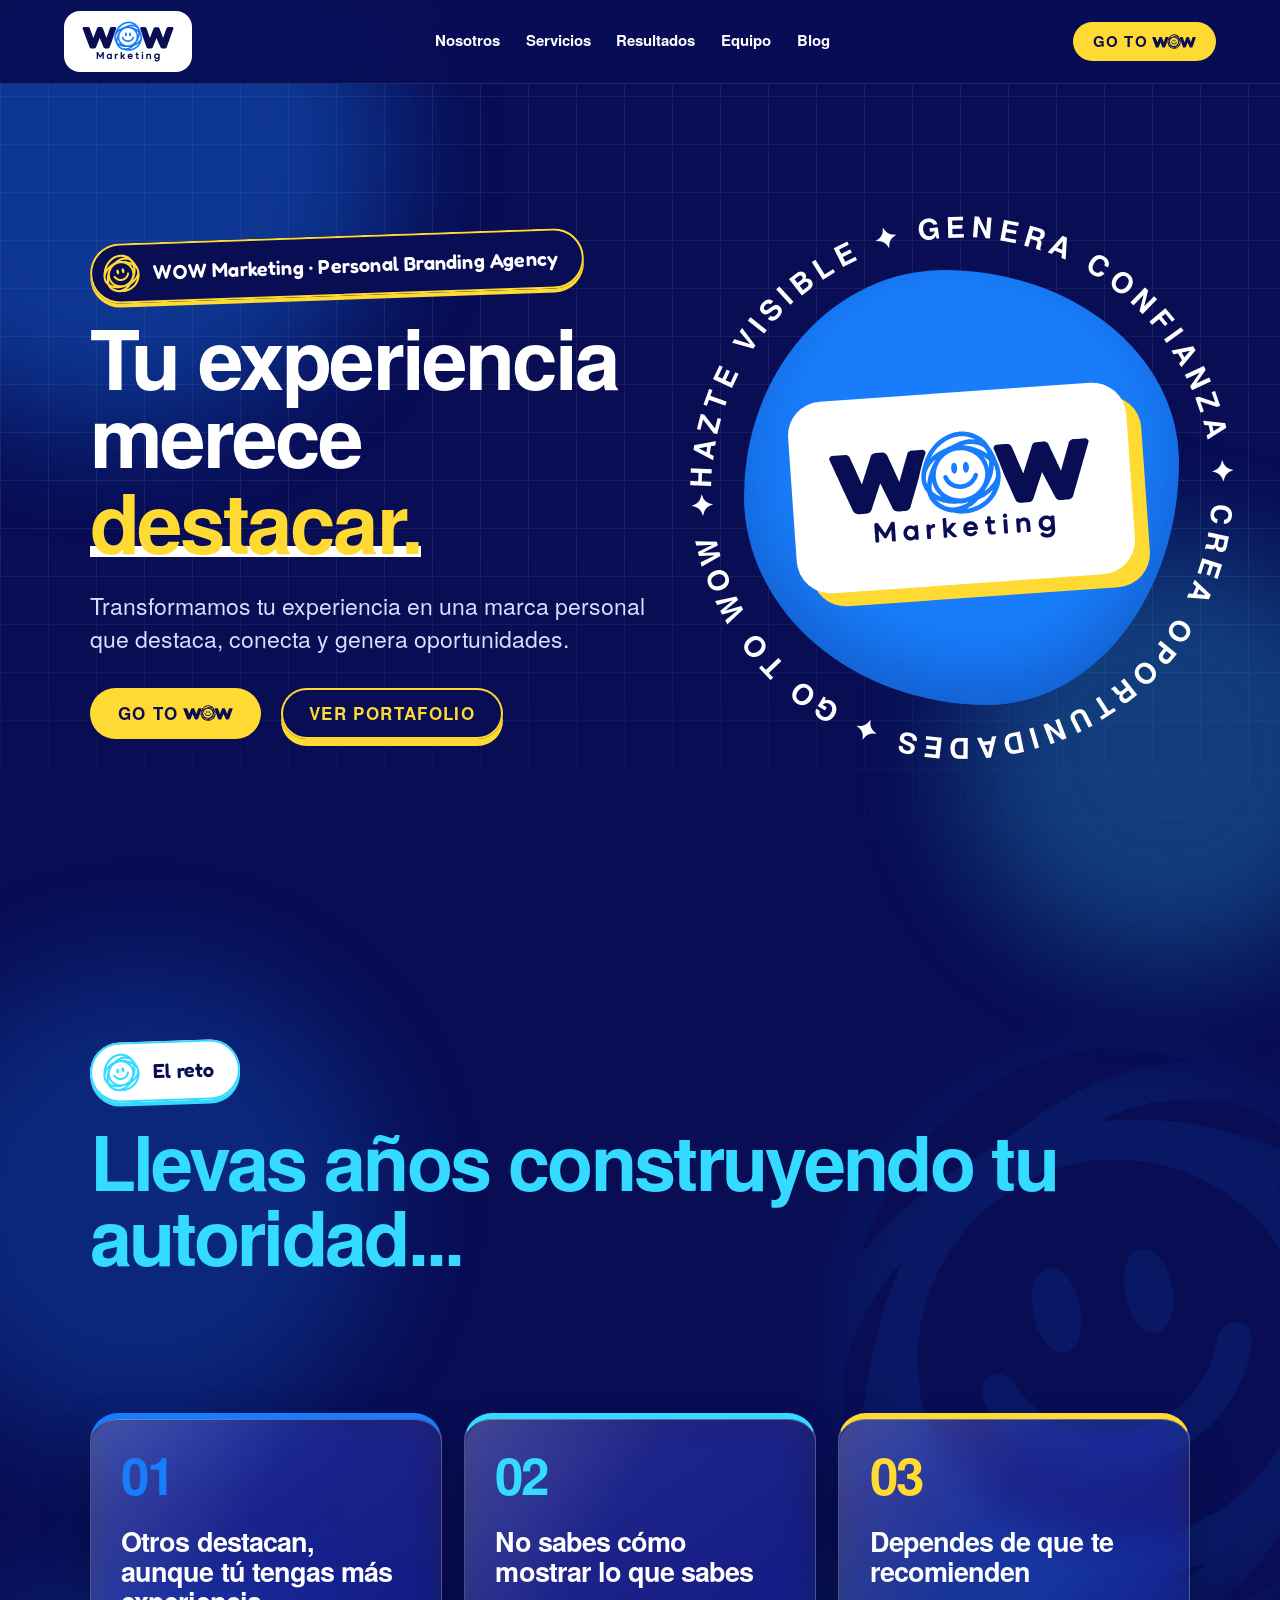
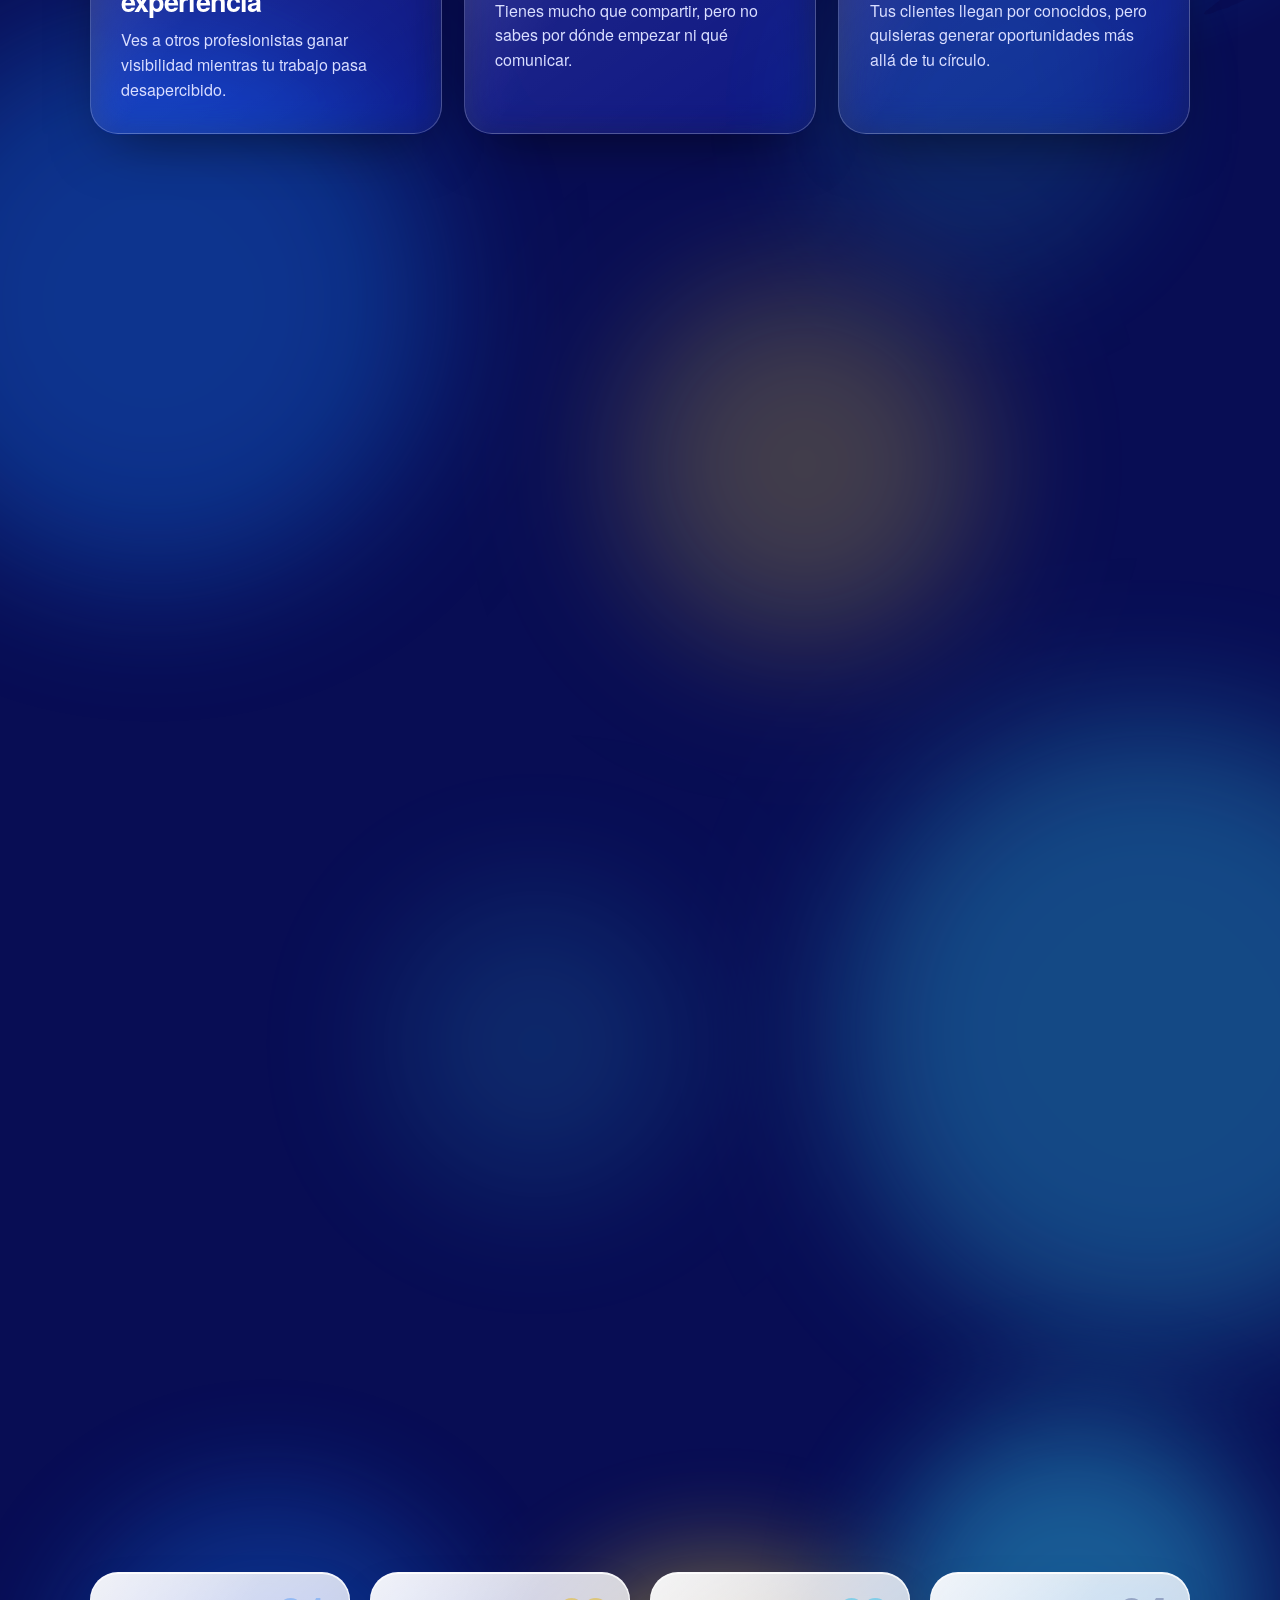
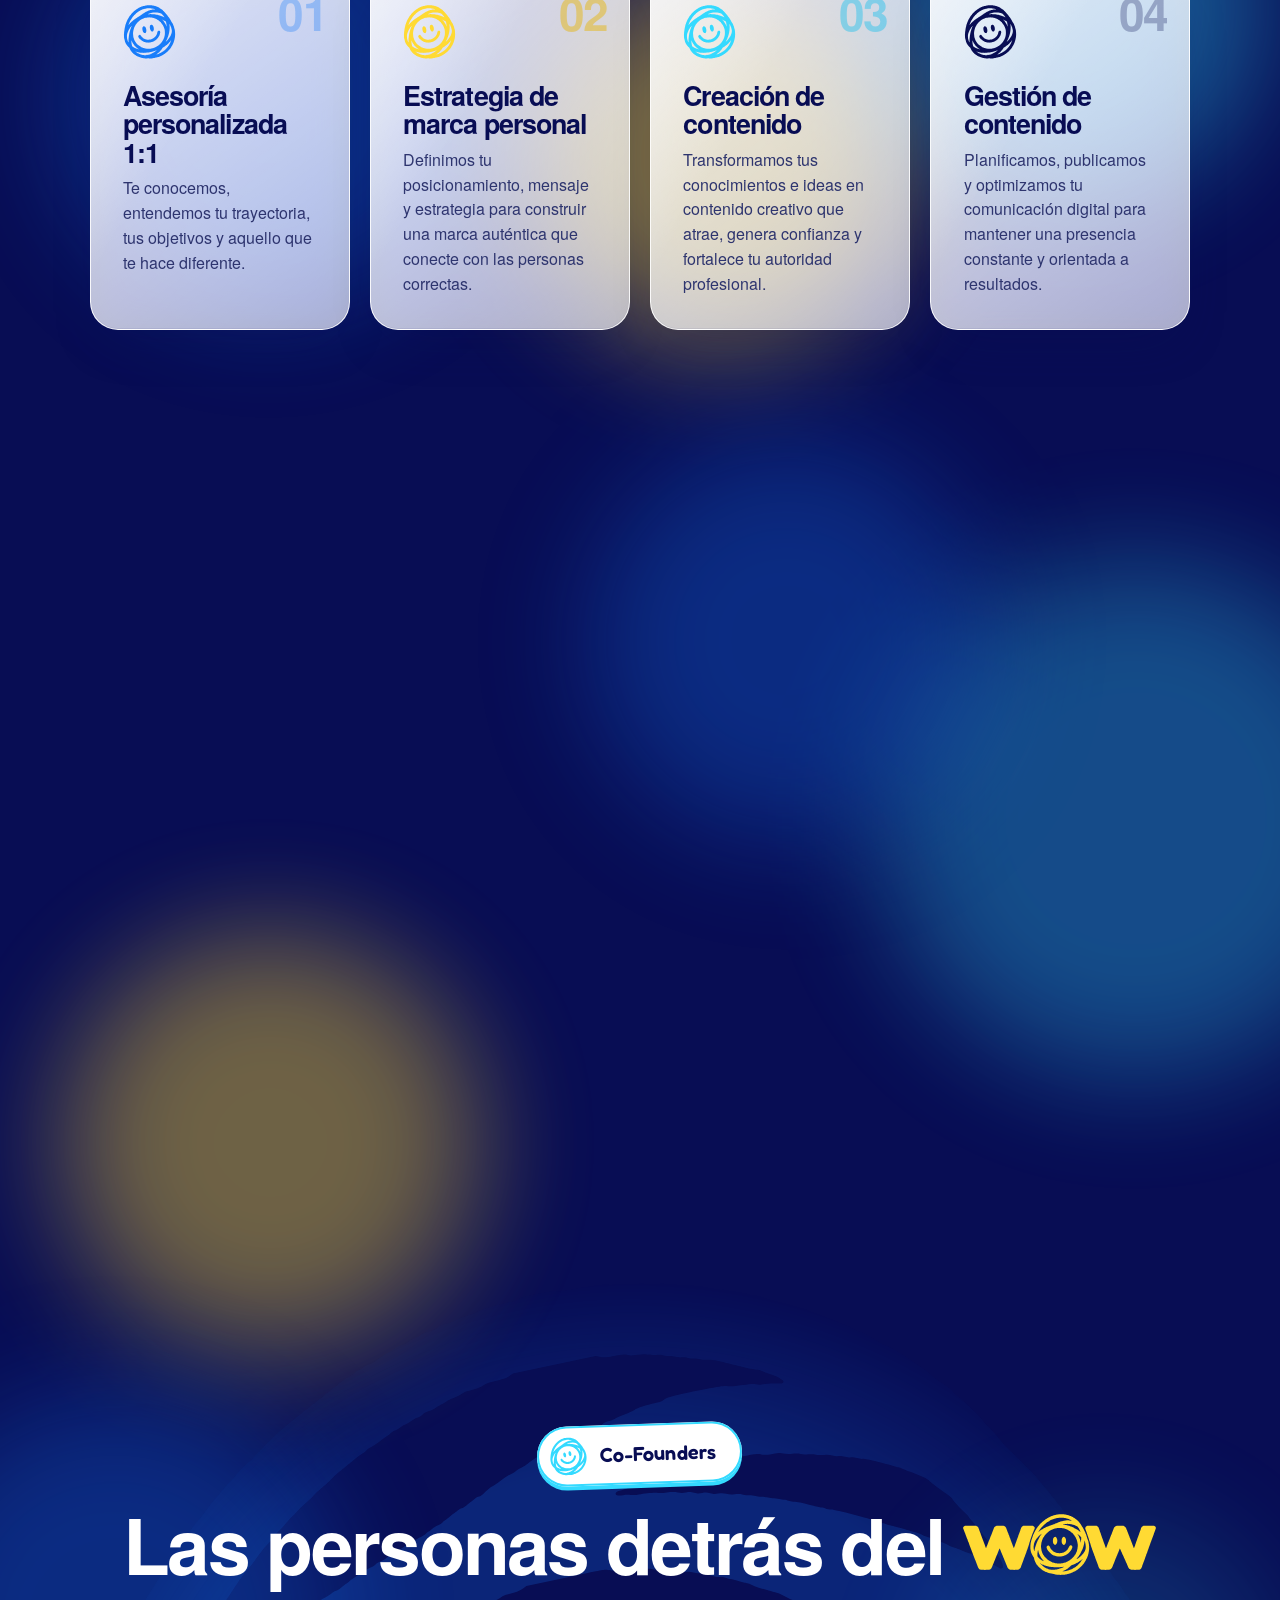
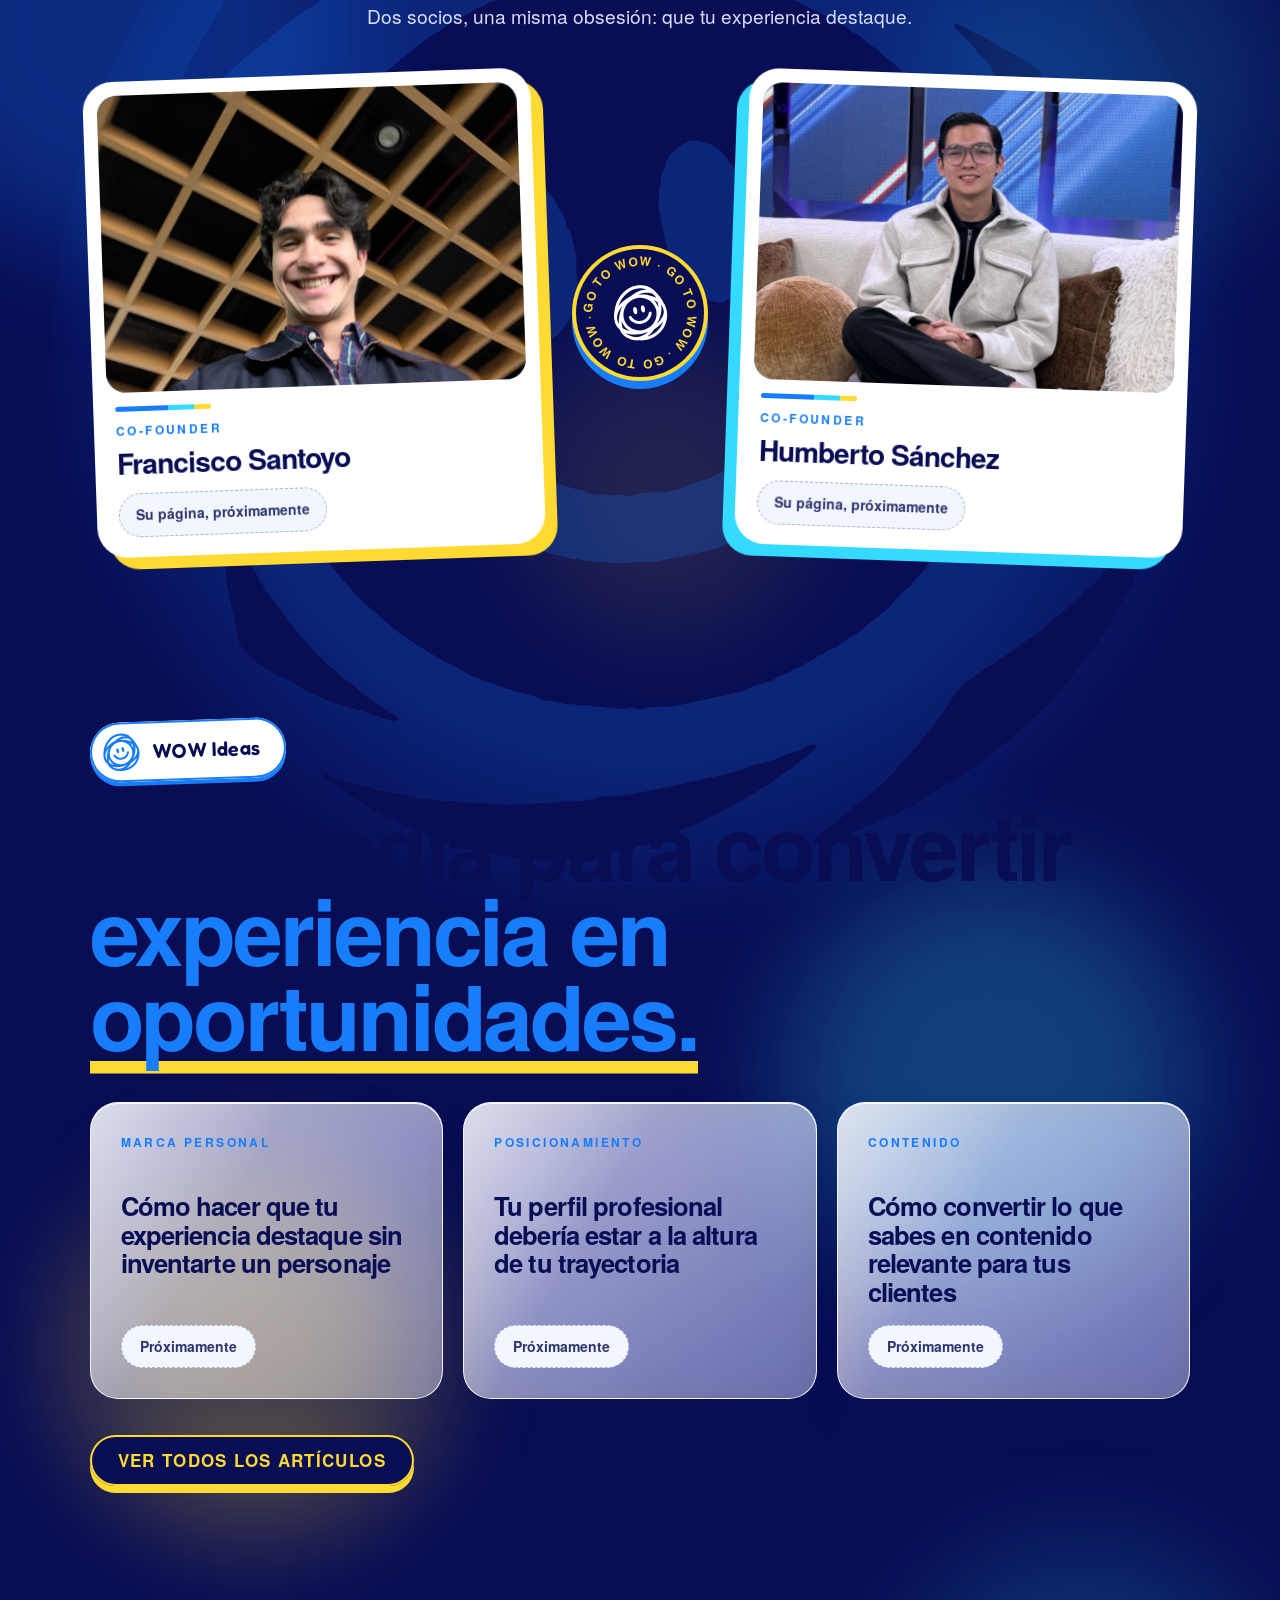
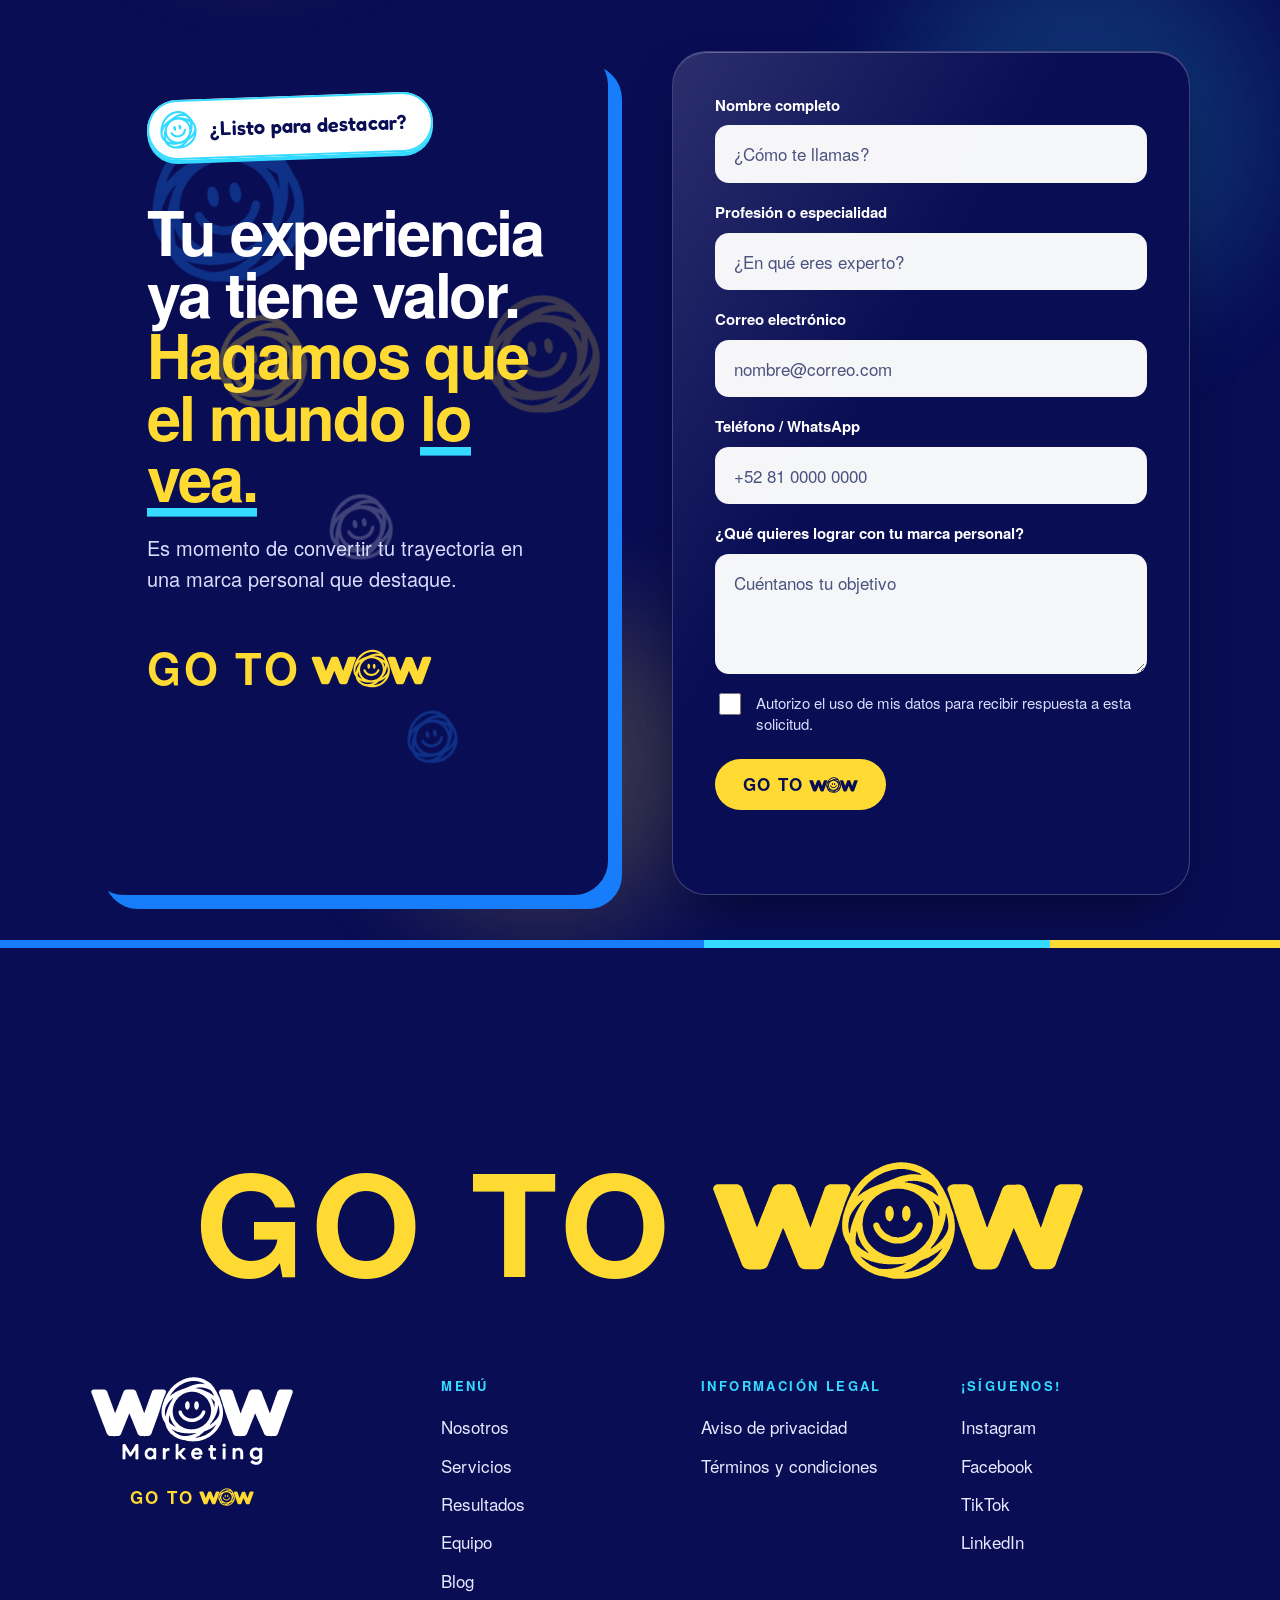
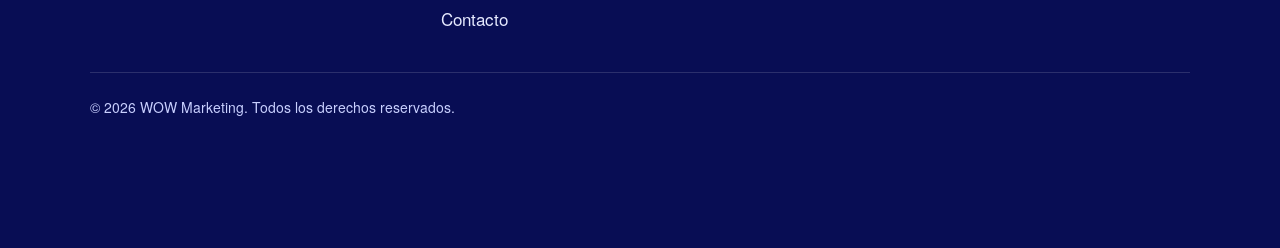
==== index.html @ 813fbf51 "Actualiza la versión de estilos para que los navegadores carguen los cambios Co-Authored-By: Claude " ====
<!doctype html>
<html lang="es-MX">
<head>
  <meta charset="utf-8" />
  <meta name="viewport" content="width=device-width,initial-scale=1" />
  <title>WOW Marketing | Marca personal para profesionistas expertos</title>
  <meta name="description" content="Ayudamos a profesionistas expertos a convertir su conocimiento en una marca personal que conecta, aporta valor y atrae clientes." />
  <link rel="canonical" href="https://franciscosanvel24-code.github.io/paginawow/" />
  <meta property="og:type" content="website" />
  <meta property="og:locale" content="es_MX" />
  <meta property="og:title" content="WOW Marketing | Marca personal para profesionistas expertos" />
  <meta property="og:description" content="Transformamos tu experiencia en una marca personal que destaca, conecta y genera oportunidades." />
  <meta property="og:url" content="https://franciscosanvel24-code.github.io/paginawow/" />
  <meta property="og:image" content="https://franciscosanvel24-code.github.io/paginawow/assets/wow-logo-principal.png" />
  <meta name="twitter:card" content="summary_large_image" />
  <link rel="icon" type="image/svg+xml" href="assets/wow-isotipo.svg" />
  <link rel="apple-touch-icon" href="assets/wow-isotipo-trazo.png" />
  <link rel="preload" href="assets/fonts/wow-helvetica-regular.woff2" as="font" type="font/woff2" crossorigin />
  <link rel="preload" href="assets/fonts/wow-helvetica-bold.woff2" as="font" type="font/woff2" crossorigin />
  <link rel="preconnect" href="https://fonts.googleapis.com" />
  <link rel="preconnect" href="https://fonts.gstatic.com" crossorigin />
  <link rel="stylesheet" href="https://fonts.googleapis.com/css2?family=Fredoka:wght@500;600&display=swap" />
  <link rel="stylesheet" href="styles.css?v=20261120-1" />
  <script type="application/ld+json">
  {"@context":"https://schema.org","@type":"ProfessionalService","name":"WOW Marketing","url":"https://franciscosanvel24-code.github.io/paginawow/","logo":"https://franciscosanvel24-code.github.io/paginawow/assets/wow-logo-principal.png","description":"Agencia de marca personal para profesionistas expertos.","areaServed":"MX"}
  </script>
</head>
<body>
  <a class="skip-link" href="#contenido">Saltar al contenido</a>

  <header class="nav" data-header>
    <a class="brand" href="#inicio" aria-label="WOW Marketing, ir al inicio"><span class="brand-plate"><img src="assets/wow-logo.svg" alt="WOW Marketing" width="1029" height="450" /></span></a>
    <button class="menu-toggle" type="button" aria-expanded="false" aria-controls="nav-menu" aria-label="Abrir menú"><span></span><span></span><span></span></button>
    <nav id="nav-menu" aria-label="Navegación principal"><a href="#quienes-somos">Nosotros</a><a href="#servicios">Servicios</a><a href="#resultados">Resultados</a><a href="#equipo">Equipo</a><a href="#blog">Blog</a></nav>
    <a class="button button-small nav-cta" href="#contacto" aria-label="Go to WOW: contáctanos"><span class="gtw" aria-hidden="true">GO TO <img class="gtw-logo" src="assets/wow-wordmark-azul.svg" alt="" /></span></a>
  </header>

  <main id="contenido">
    <!-- PORTADA -->
    <section class="hero" id="inicio" data-escena="01 · Portada" data-color="azul">
      <span class="blob blob-blue" aria-hidden="true"></span><span class="blob blob-cyan" aria-hidden="true"></span>
      <div class="hero-copy reveal">
        <p class="eyebrow"><span class="eyebrow-pill tono-amarillo"><img class="eyebrow-iso" src="assets/wow-isotipo-amarillo.svg" alt="" />WOW Marketing · Personal Branding Agency</span></p>
        <h1 class="hero-title">Tu experiencia merece<br><span class="gancho gancho-blanco">destacar.</span></h1>
        <p class="hero-lead">Transformamos tu experiencia en una marca personal que destaca, conecta y genera oportunidades.</p>
        <div class="hero-actions">
          <a class="button" href="#contacto" aria-label="Go to WOW: contáctanos"><span class="gtw" aria-hidden="true">GO TO <img class="gtw-logo" src="assets/wow-wordmark-azul.svg" alt="" /></span></a>
        
          <a class="button button-negativo" href="#resultados"><span class="gtw">VER PORTAFOLIO</span></a>
        </div>
      </div>
      <div class="hero-stage">
        <div class="logo-backdrop" aria-hidden="true">
          <svg class="anillo-texto" viewBox="0 0 600 600" aria-hidden="true"><defs><path id="anilloWow" d="M300,300 m-270,0 a270,270 0 1,1 540,0 a270,270 0 1,1 -540,0"/></defs><text><textPath href="#anilloWow" textLength="1690" lengthAdjust="spacing">HAZTE VISIBLE ✦ GENERA CONFIANZA ✦ CREA OPORTUNIDADES ✦ GO TO WOW ✦</textPath></text></svg>
          <div class="logo-plate"><img src="assets/wow-logo.svg" alt="" /></div>
          
        </div>
      </div>
    </section>

    <!-- EL RETO -->
    <section class="problem section" data-escena="02 · El reto" data-color="azul">
      <span class="blob blob-pr1" aria-hidden="true"></span><span class="blob blob-pr2" aria-hidden="true"></span>
      <img class="marca-agua problem-mark" src="assets/wow-isotipo.svg" alt="" aria-hidden="true" />
      <div class="reveal"><p class="eyebrow"><span class="eyebrow-pill tono-cyan"><img class="eyebrow-iso" src="assets/wow-isotipo-cyan.svg" alt="" />El reto</span></p><h2 class="statement"><span>Llevas años construyendo tu autoridad...</span> <strong>y aún pasas <span class="resalte">desapercibido.</span></strong></h2></div>
      <div class="symptom-cards">
        <article class="glass glass-dark reveal"><b>01</b><h3>Otros destacan, aunque tú tengas más experiencia</h3><p>Ves a otros profesionistas ganar visibilidad mientras tu trabajo pasa desapercibido.</p></article>
        <article class="glass glass-dark reveal"><b>02</b><h3>No sabes cómo mostrar lo que sabes</h3><p>Tienes mucho que compartir, pero no sabes por dónde empezar ni qué comunicar.</p></article>
        <article class="glass glass-dark reveal"><b>03</b><h3>Dependes de que te recomienden</h3><p>Tus clientes llegan por conocidos, pero quisieras generar oportunidades más allá de tu círculo.</p></article>
      </div>
    </section>

    <!-- QUIÉNES SOMOS -->
    <section class="brand-moment section" id="quienes-somos" data-escena="03 · Quiénes somos" data-color="azul">
      <span class="luz luz-cyan" aria-hidden="true"></span><span class="luz luz-blue" aria-hidden="true"></span><span class="luz luz-yellow" aria-hidden="true"></span><span class="luz luz-cyan-2" aria-hidden="true"></span>
      <div class="wow-story reveal">
        <p class="eyebrow"><span class="eyebrow-pill tono-amarillo"><img class="eyebrow-iso" src="assets/wow-isotipo-amarillo.svg" alt="" />Quiénes somos</span></p>
        <h2 class="wow-title-lockup wow-title-largo">Tu experiencia merece convertirse en <span class="gancho">una marca</span> <img class="wow-title-logo" src="assets/wow-wordmark-amarillo.svg" alt="WOW" /></h2>
        <p>Convertimos tus conocimientos, trayectoria e ideas en una presencia digital estratégica que te representa, te diferencia y genera oportunidades.</p>
        <a class="button" href="#contacto" aria-label="Go to WOW: contáctanos"><span class="gtw" aria-hidden="true">GO TO <img class="gtw-logo" src="assets/wow-wordmark-azul.svg" alt="" /></span></a>
      </div>
    </section>

    <!-- SERVICIOS -->
    <section class="services section" id="servicios" data-escena="04 · Servicios" data-color="amarillo">
      <span class="blob blob-s1" aria-hidden="true"></span><span class="blob blob-s2" aria-hidden="true"></span><span class="blob blob-s3" aria-hidden="true"></span>
      <div class="section-head reveal"><p class="eyebrow"><span class="eyebrow-pill tono-blue"><img class="eyebrow-iso" src="assets/wow-isotipo.svg" alt="" />Servicios</span></p><h2>Tu experiencia.<br><span>Convertida en impacto.</span></h2></div>
      <div class="service-grid">
        <article class="service-card glass reveal" data-tone="blue"><span class="svc-icon"><img src="assets/wow-isotipo.svg" alt="" /><span class="num">01</span></span><h3>Asesoría personalizada 1:1</h3><p>Te conocemos, entendemos tu trayectoria, tus objetivos y aquello que te hace diferente.</p></article>
        <article class="service-card glass reveal" data-tone="yellow"><span class="svc-icon"><img src="assets/wow-isotipo-amarillo.svg" alt="" /><span class="num">02</span></span><h3>Estrategia de marca personal</h3><p>Definimos tu posicionamiento, mensaje y estrategia para construir una marca auténtica que conecte con las personas correctas.</p></article>
        <article class="service-card glass reveal" data-tone="cyan"><span class="svc-icon"><img src="assets/wow-isotipo-cyan.svg" alt="" /><span class="num">03</span></span><h3>Creación de contenido</h3><p>Transformamos tus conocimientos e ideas en contenido creativo que atrae, genera confianza y fortalece tu autoridad profesional.</p></article>
        <article class="service-card glass reveal" data-tone="navy"><span class="svc-icon"><img src="assets/wow-isotipo-navy.svg" alt="" /><span class="num">04</span></span><h3>Gestión de contenido</h3><p>Planificamos, publicamos y optimizamos tu comunicación digital para mantener una presencia constante y orientada a resultados.</p></article>
      </div>
    </section>

    <!-- Resultados y Co-Founders comparten luces que viajan de una sección a otra -->
    <div class="zona-luces">
      <span class="blob blob-p1 flash" aria-hidden="true"></span><span class="blob blob-p2 flash flash-2" aria-hidden="true"></span><span class="blob blob-p3 flash flash-3" aria-hidden="true"></span>
      <span class="blob blob-t1 flash flash-2" aria-hidden="true"></span><span class="blob blob-t2" aria-hidden="true"></span><span class="blob blob-t3 flash flash-3" aria-hidden="true"></span>
    <!-- RESULTADOS -->
    <section class="portfolio section" id="resultados" data-escena="05 · Resultados" data-color="blanco">
      <div class="section-head reveal"><p class="eyebrow"><span class="eyebrow-pill tono-amarillo"><img class="eyebrow-iso" src="assets/wow-isotipo-amarillo.svg" alt="" />Resultados</span></p><h2 class="titulo-wow">Marcas que ya<br>dijeron <img class="wow-inline" src="assets/wow-wordmark-azul-claro.svg" alt="WOW" /></h2><p class="section-lead">Conoce a los profesionistas y marcas que han confiado en nuestro trabajo.</p></div>
      <!-- Espacio preparado para testimonios, galería de marcas y caso destacado (oculto hasta tener el material) -->
      <div class="portfolio-ready" hidden aria-hidden="true"><section class="testimonials" aria-label="Testimonios de clientes"></section><section class="brand-gallery" aria-label="Marcas personales desarrolladas"></section><article class="featured-case" aria-label="Caso destacado de Juan Pablo Berlanga"></article></div>
      <div class="client-grid">
        <article class="client-card client-next reveal">
          <img class="marca-agua next-mark" src="assets/wow-isotipo-blanco.svg" alt="" aria-hidden="true" />
          <p class="client-tag">PRÓXIMO CASO</p>
          <h3>Tu marca puede ser la siguiente.</h3>
          <p class="client-desc">Cuéntanos tu experiencia y diseñamos la estrategia para que destaque.</p>
          <a class="button" href="#contacto" aria-label="Go to WOW: contáctanos"><span class="gtw" aria-hidden="true">GO TO <img class="gtw-logo" src="assets/wow-wordmark-azul.svg" alt="" /></span></a>
        </article>
      </div>
    </section>

    <!-- CO-FOUNDERS: para enlazar la página de trabajo de cada socio, escribe la URL en data-url de su <article> (ej. data-url="https://...") -->
    <section class="team section" id="equipo" data-escena="06 · Co-Founders" data-color="azul">
      
      <div class="team-heading reveal"><p class="eyebrow"><span class="eyebrow-pill tono-cyan"><img class="eyebrow-iso" src="assets/wow-isotipo-cyan.svg" alt="" />Co-Founders</span></p><h2 class="team-title">Las personas detrás del <img src="assets/wow-wordmark-amarillo.svg" alt="WOW"  /></h2><p class="team-lead">Dos socios, una misma obsesión: que tu experiencia destaque.</p></div>
      <div class="founders">
        <img class="marca-agua team-mark-centro" src="assets/wow-isotipo.svg" alt="" aria-hidden="true" />
        <article class="founder founder-santoyo reveal" data-tilt data-url="">
          <div class="founder-inner">
            <div class="founder-frame founder-photo"><img src="assets/francisco-santoyo.webp" alt="Francisco Santoyo, Co-Founder de WOW Marketing" width="1200" height="1600" loading="lazy" /></div>
            <div class="founder-info"><p class="founder-role">CO-FOUNDER</p><h3>Francisco Santoyo</h3><span class="founder-cta">Su página, próximamente</span></div>
            <span class="glare" aria-hidden="true"></span>
          </div>
        </article>
        <article class="founder founder-humberto reveal" data-tilt data-url="">
          <div class="founder-inner">
            <div class="founder-frame founder-photo"><img src="assets/humberto-sanchez.webp" alt="Humberto Sánchez, Co-Founder de WOW Marketing" width="1000" height="1063" loading="lazy" /></div>
            <div class="founder-info"><p class="founder-role">CO-FOUNDER</p><h3>Humberto Sánchez</h3><span class="founder-cta">Su página, próximamente</span></div>
            <span class="glare" aria-hidden="true"></span>
          </div>
        </article>
        <span class="team-badge" aria-hidden="true">
          <svg class="badge-ring" viewBox="0 0 200 200"><defs><path id="badgeCircle" d="M100,100 m-74,0 a74,74 0 1,1 148,0 a74,74 0 1,1 -148,0"/></defs><text><textPath href="#badgeCircle" textLength="462">GO TO WOW · GO TO WOW · GO TO WOW ·</textPath></text></svg>
          <img class="badge-iso" src="assets/wow-isotipo-blanco.svg" alt="" />
        </span>
      </div>
    </section>

    </div>

    <!-- WOW IDEAS -->
    <section class="blog section" id="blog" data-escena="07 · WOW Ideas" data-color="blanco">
      <span class="blob blob-b1" aria-hidden="true"></span><span class="blob blob-b2" aria-hidden="true"></span>
      <div class="section-head reveal"><p class="eyebrow"><span class="eyebrow-pill tono-blue"><img class="eyebrow-iso" src="assets/wow-isotipo.svg" alt="" />WOW Ideas</span></p><h2>Estrategia para convertir<br><span>experiencia en <span class="gancho">oportunidades.</span></span></h2></div>
      <!-- BLOG_CARDS_START --><div class="article-grid" aria-label="Próximos artículos">
        <article class="glass glass-light reveal"><span>MARCA PERSONAL</span><h3>Cómo hacer que tu experiencia destaque sin inventarte un personaje</h3><p class="soon">Próximamente</p></article><article class="glass glass-light reveal"><span>POSICIONAMIENTO</span><h3>Tu perfil profesional debería estar a la altura de tu trayectoria</h3><p class="soon">Próximamente</p></article><article class="glass glass-light reveal"><span>CONTENIDO</span><h3>Cómo convertir lo que sabes en contenido relevante para tus clientes</h3><p class="soon">Próximamente</p></article>
      </div><!-- BLOG_CARDS_END -->
      <a class="button button-negativo blog-all" href="blog/"><span class="gtw">VER TODOS LOS ARTÍCULOS</span></a>
    </section>

    <!-- CONTACTO -->
    <section class="diagnostic section" id="contacto" data-escena="08 · Contacto" data-color="blanco">
      <span class="blob blob-c1" aria-hidden="true"></span><span class="blob blob-c2" aria-hidden="true"></span>
      <div class="bounce-box reveal" id="bounceBox">
        <img class="bounce-iso bounce-iso-1" src="assets/wow-isotipo.svg" alt="" aria-hidden="true" />
        <img class="bounce-iso bounce-iso-2" src="assets/wow-isotipo-amarillo.svg" alt="" aria-hidden="true" />
        <img class="bounce-iso bounce-iso-3" src="assets/wow-isotipo-blanco.svg" alt="" aria-hidden="true" />
        <img class="bounce-iso bounce-iso-4" src="assets/wow-isotipo.svg" alt="" aria-hidden="true" />
        <img class="bounce-iso bounce-iso-5" src="assets/wow-isotipo-amarillo.svg" alt="" aria-hidden="true" />
        <div class="bounce-copy">
          <p class="eyebrow"><span class="eyebrow-pill tono-cyan"><img class="eyebrow-iso" src="assets/wow-isotipo-cyan.svg" alt="" />¿Listo para destacar?</span></p>
          <h2>Tu experiencia ya tiene valor.<br><span>Hagamos que el mundo <span class="gancho gancho-cian">lo vea.</span></span></h2>
          <p>Es momento de convertir tu trayectoria en una marca personal que destaque.</p>
          <p class="gtw-big" aria-label="Go to WOW">GO TO <img src="assets/wow-wordmark-amarillo.svg" alt="" /></p>
        </div>
      </div>
      <form class="contact-form glass glass-dark reveal" id="contactForm" novalidate>
        <label class="hp" aria-hidden="true" hidden>Sitio web<input name="website" tabindex="-1" autocomplete="off" /></label>
        <label>Nombre completo<input name="nombre" autocomplete="name" required placeholder="¿Cómo te llamas?" /></label>
        <label>Profesión o especialidad<input name="profesion" autocomplete="organization-title" required placeholder="¿En qué eres experto?" /></label>
        <label>Correo electrónico<input type="email" name="email" autocomplete="email" required placeholder="nombre@correo.com" /></label>
        <label>Teléfono / WhatsApp<input type="tel" name="whatsapp" autocomplete="tel" inputmode="tel" required pattern="[+0-9 ()-]{8,20}" placeholder="+52 81 0000 0000" /></label>
        <label>¿Qué quieres lograr con tu marca personal?<textarea name="objetivo" required minlength="10" placeholder="Cuéntanos tu objetivo"></textarea></label>
        <label class="consent"><input type="checkbox" name="consentimiento" required /> <span>Autorizo el uso de mis datos para recibir respuesta a esta solicitud.</span></label>
        <button class="button" type="submit" aria-label="Go to WOW: enviar"><span class="gtw" aria-hidden="true">GO TO <img class="gtw-logo" src="assets/wow-wordmark-azul.svg" alt="" /></span></button>
        <p class="form-note" id="formNote" role="status" aria-live="polite"></p>
      </form>
    </section>
  </main>

  <div class="franja" aria-hidden="true"></div>
  <footer data-escena="09 · Cierre" data-color="azul">
    <p class="cierre-hook" aria-label="Go to WOW">GO TO <img src="assets/wow-wordmark-amarillo.svg" alt="" /></p>
    <div class="footer-brand"><span class="footer-logo"><img src="assets/wow-logo-blanco.svg" alt="WOW Marketing" /></span><p class="go-to-wow" aria-label="Go to WOW">GO TO <img class="gtw-logo" src="assets/wow-wordmark-amarillo.svg" alt="" /></p></div>
    <nav aria-label="Menú del pie de página"><h2>Menú</h2><a href="#quienes-somos">Nosotros</a><a href="#servicios">Servicios</a><a href="#resultados">Resultados</a><a href="#equipo">Equipo</a><a href="#blog">Blog</a><a href="#contacto">Contacto</a></nav>
    <div class="footer-column"><h2>Información legal</h2><span>Aviso de privacidad</span><span>Términos y condiciones</span></div>
    <div class="footer-column"><h2>¡Síguenos!</h2><span>Instagram</span><span>Facebook</span><span>TikTok</span><span>LinkedIn</span></div>
    <p class="copy">© 2026 WOW Marketing. Todos los derechos reservados.</p>
  </footer>
  <script src="script.js?v=20261120-1"></script>
</body>
</html>
---- styles.css ----
/* WOW Marketing — sitio y portafolio. Línea visual: Brandbook WOW 2026 */
@font-face{font-family:'WOW Helvetica';font-weight:100 600;font-display:swap;src:url(assets/fonts/wow-helvetica-regular.woff2) format("woff2")}
@font-face{font-family:'WOW Helvetica';font-weight:700 900;font-display:swap;src:url(assets/fonts/wow-helvetica-bold.woff2) format("woff2")}

:root{
  --navy:#080D54;--blue:#187DFA;--cyan:#34DAFF;--yellow:#FFDA33;--white:#fff;
  --pale:#F2F6FD;--muted-dark:#D9DEFF; /* texto secundario sobre azul profundo (contraste > 11:1) */
  --muted-light:#2E356F;               /* texto secundario sobre claro (contraste > 10:1) */
  --radius:28px;
  --franja:linear-gradient(90deg,var(--blue) 0 55%,var(--cyan) 55% 82%,var(--yellow) 82% 100%);
}
*{box-sizing:border-box}
html{scroll-behavior:smooth;overflow-x:clip}
body{margin:0;background:var(--pale);color:var(--navy);font-family:'WOW Helvetica',Helvetica,Arial,sans-serif;font-size:17px;line-height:1.55;-webkit-font-smoothing:antialiased}
a{color:inherit;text-decoration:none}
img{max-width:100%;display:block}
h1,h2,h3{font-weight:700;letter-spacing:-.035em;margin:0}
p{margin:0}

/* ---------- Componentes de marca ---------- */
.eyebrow{display:flex;align-items:center;gap:.08em;font-size:12px;letter-spacing:2.4px;font-weight:700;text-transform:uppercase;color:var(--blue);margin-bottom:18px}
.eyebrow-iso{width:1.25em;height:auto;display:inline-block;margin:0 .05em}
.franja{height:8px;background:var(--franja)}
.marca-agua{position:absolute;z-index:0;opacity:.08;transform:rotate(-12deg);pointer-events:none;user-select:none;max-width:none}

/* G(isotipo) TO WOW */
.gtw{display:inline-flex;align-items:center;gap:.28em;font-weight:700;letter-spacing:.08em;white-space:nowrap;line-height:1}
.gtw-iso{display:inline-block;height:1.15em;width:auto;margin-left:-.18em;transform:rotate(-12deg)}
.gtw-logo{display:inline-block;height:.95em;width:auto}

/* Botón */
.button{display:inline-flex;align-items:center;justify-content:center;gap:12px;border:0;border-radius:999px;background:var(--yellow);color:var(--navy);padding:17px 28px;font:700 17px 'WOW Helvetica',Helvetica,Arial,sans-serif;cursor:pointer;box-shadow:0 7px 0 var(--navy);transition:transform .2s,box-shadow .2s}
.button:hover{transform:translateY(3px);box-shadow:0 4px 0 var(--navy)}
.button:focus-visible,.social-link:focus-visible,a:focus-visible{outline:3px solid var(--cyan);outline-offset:3px}
.button-small{padding:12px 20px;font-size:15px;box-shadow:0 4px 0 var(--navy)}
.text-link{font-weight:700;color:var(--white);border-bottom:2px solid var(--cyan);padding-bottom:3px}
/* Botón en negativo del amarillo: fondo azul profundo, borde y texto amarillos */
.button-negativo{background:var(--navy);color:var(--yellow);box-shadow:inset 0 0 0 2px var(--yellow),0 7px 0 var(--yellow)}
.button-negativo:hover{box-shadow:inset 0 0 0 2px var(--yellow),0 4px 0 var(--yellow)}

/* Cristal templado */
.glass{position:relative;border-radius:var(--radius);background:linear-gradient(145deg,rgba(255,255,255,.78),rgba(255,255,255,.52));border:1px solid rgba(255,255,255,.9);box-shadow:0 20px 50px -18px rgba(8,13,84,.35),inset 0 1px 0 rgba(255,255,255,.95),inset 0 -1px 0 rgba(8,13,84,.06);-webkit-backdrop-filter:blur(18px) saturate(160%);backdrop-filter:blur(18px) saturate(160%);overflow:hidden}
.glass:before{content:'';position:absolute;inset:0;border-radius:inherit;background:linear-gradient(120deg,rgba(255,255,255,.55) 0%,rgba(255,255,255,0) 38%);pointer-events:none}
.glass>*{position:relative}
.glass-dark{background:linear-gradient(145deg,rgba(255,255,255,.13),rgba(255,255,255,.05));border:1px solid rgba(255,255,255,.22);box-shadow:0 24px 60px -24px rgba(0,0,0,.6),inset 0 1px 0 rgba(255,255,255,.28)}
.glass-dark:before{background:linear-gradient(120deg,rgba(255,255,255,.14) 0%,rgba(255,255,255,0) 40%)}
.glass-light{background:linear-gradient(145deg,rgba(255,255,255,.7),rgba(255,255,255,.4))}

/* Manchas de color detrás del cristal (rebotan entre las paredes de su sección, ver script.js) */
.blob{position:absolute;border-radius:50%;filter:blur(60px);z-index:0;pointer-events:none;will-change:transform}
.blob-pr1{width:480px;height:480px;background:var(--blue);opacity:.35;left:-120px;top:10%}
.blob-pr2{width:340px;height:340px;background:var(--cyan);opacity:.18;right:10%;bottom:-60px}
.blob-t1{width:460px;height:460px;background:var(--blue);opacity:.4;left:-100px;top:20%}
.blob-t2{width:360px;height:360px;background:var(--cyan);opacity:.22;right:0;top:0}
.blob-t3{width:300px;height:300px;background:var(--yellow);opacity:.16;left:40%;bottom:-80px}
.blob-b1{width:420px;height:420px;background:var(--cyan);opacity:.35;right:5%;top:30%}
.blob-b2{width:360px;height:360px;background:var(--yellow);opacity:.45;left:5%;bottom:0}
.blob-c1{width:380px;height:380px;background:var(--cyan);opacity:.25;right:0;top:0}
.blob-c2{width:320px;height:320px;background:var(--yellow);opacity:.3;left:30%;bottom:0}

/* Animación de entrada */
.reveal{opacity:0;transform:translateY(24px);transition:opacity .7s ease,transform .7s ease}
.reveal.visible{opacity:1;transform:none}

.skip-link{position:fixed;left:16px;top:-80px;z-index:99;background:var(--yellow);padding:12px 18px;border-radius:12px;font-weight:700}
.skip-link:focus{top:12px}

/* ---------- Navegación ---------- */
.nav{height:84px;padding:0 clamp(20px,5vw,80px);display:flex;align-items:center;justify-content:space-between;position:fixed;inset:0 0 auto;z-index:20;background:rgba(8,13,84,.72);-webkit-backdrop-filter:blur(18px) saturate(150%);backdrop-filter:blur(18px) saturate(150%);border-bottom:1px solid rgba(255,255,255,.12)}
.brand{display:block;flex:none}
/* Logo sobre su propio fondo (placa blanca con franja de marca) */
.brand-plate{display:flex;align-items:center;justify-content:center;background:var(--white);border-radius:16px;padding:10px 18px;position:relative;overflow:hidden}
.brand-plate img{width:clamp(84px,7.2vw,104px);height:auto}
.nav nav{display:flex;gap:clamp(14px,2vw,30px);font-size:15px;font-weight:700;color:var(--white)}
.nav nav a{padding:6px 0;border-bottom:2px solid transparent}
.nav nav a:hover{border-color:var(--cyan)}

/* ---------- Secciones ---------- */
.section{padding:clamp(88px,10vw,150px) clamp(22px,7vw,110px);position:relative;overflow:hidden}
.section>*:not(.blob):not(.marca-agua):not(.luz){position:relative;z-index:1}
.section-head h2{font-size:clamp(44px,5.8vw,86px);line-height:.98}
.section-head h2 span{color:var(--blue)}
.section-lead{margin-top:22px;font-size:clamp(17px,1.5vw,21px);color:var(--muted-light);max-width:640px}

/* Portada (azul profundo para que el amarillo y el blanco se lean) */
.hero{min-height:100svh;background:var(--navy);color:var(--white);padding:150px clamp(22px,7vw,110px) 120px;position:relative;display:grid;grid-template-columns:1.08fr .92fr;gap:40px;align-items:center;overflow:hidden}
.hero:before{content:'';position:absolute;inset:0;opacity:.07;background-image:linear-gradient(#fff 1px,transparent 1px),linear-gradient(90deg,#fff 1px,transparent 1px);background-size:48px 48px}
.blob-blue{width:560px;height:560px;background:var(--blue);opacity:.55;left:-180px;top:-140px}
.blob-cyan{width:420px;height:420px;background:var(--cyan);opacity:.35;right:-120px;bottom:-60px}
.hero-copy{position:relative;z-index:2;max-width:780px}
.hero .eyebrow{color:var(--cyan)}
.hero-title{font-size:clamp(46px,5.8vw,88px);line-height:.96}
.hero-title span{color:var(--yellow);display:inline-block;margin-top:12px}
.hero-lead{font-size:clamp(18px,1.9vw,24px);line-height:1.45;max-width:640px;margin-top:30px;color:var(--muted-dark)}
.hero-actions{display:flex;align-items:center;gap:20px;margin-top:40px;flex-wrap:wrap}

/* Logo con fondo propio: placa blanca sobre un bloque de color, sello -12° */
.hero-stage{position:relative;z-index:2;display:grid;place-items:center;min-height:520px}
.logo-backdrop{position:relative;width:min(36vw,500px);aspect-ratio:1;border-radius:46% 54% 44% 56%/52% 44% 56% 48%;background:var(--blue);display:grid;place-items:center;box-shadow:inset 0 -30px 60px rgba(8,13,84,.25);animation:morph 12s ease-in-out infinite}
.backdrop-ring{position:absolute;inset:-48px;border:3px dashed rgba(52,218,255,.6);border-radius:50%;animation:spin 40s linear infinite}
.logo-plate{width:78%;background:var(--white);border-radius:34px;padding:clamp(22px,3vw,40px);transform:rotate(-4deg);box-shadow:14px 14px 0 var(--yellow);animation:float 5s ease-in-out infinite}
.logo-plate img{width:100%;height:auto}
/* Frase en arco siguiendo la parte baja del círculo */
.sello-arco{position:absolute;inset:0;width:100%;height:100%;pointer-events:none;overflow:visible}
.sello-arco text{font:700 15px 'WOW Helvetica',Helvetica,Arial,sans-serif;letter-spacing:5px;fill:var(--yellow);dominant-baseline:middle}

.ticker{position:absolute;bottom:0;left:0;width:100%;height:58px;background:var(--blue);color:var(--white);overflow:hidden;font-weight:700;letter-spacing:.14em;font-size:15px;white-space:nowrap;z-index:3}
.ticker-track{display:flex;width:max-content;height:100%;align-items:center;animation:ticker 36s linear infinite}
.ticker-track span{display:inline-flex;align-items:center;gap:.4em;padding-right:.4em}
.ticker-track img{height:1.3em;width:auto;display:inline-block;margin-left:-.25em;transform:rotate(-12deg)}
.ticker i{font-style:normal;color:var(--yellow)}

/* Problema */
.problem{background:var(--navy);color:var(--white)}
.problem-mark{width:min(52vw,640px);right:-12%;top:12%;opacity:.1}
.statement{max-width:1120px;margin-bottom:clamp(64px,7vw,96px);font-size:clamp(38px,5.2vw,76px);line-height:1}
.statement span{color:var(--cyan);display:block}
.statement strong{display:block;margin-top:.12em}
.symptom-cards{display:grid;grid-template-columns:repeat(3,1fr);gap:22px}
.symptom-cards article{padding:32px;min-height:280px;border-top:6px solid}
.symptom-cards article:nth-child(1){border-top-color:var(--blue)}
.symptom-cards article:nth-child(2){border-top-color:var(--cyan)}
.symptom-cards article:nth-child(3){border-top-color:var(--yellow)}
.symptom-cards b{color:var(--cyan);font-size:15px;letter-spacing:2px}
.symptom-cards h3{font-size:27px;line-height:1.1;margin:48px 0 12px}
.symptom-cards p{color:var(--muted-dark)}

/* Quiénes somos */
.brand-moment{background:linear-gradient(160deg,#0B1270 0%,var(--navy) 60%);color:var(--white)}
/* Luces en movimiento con los colores de la marca */
.luz{position:absolute;border-radius:50%;filter:blur(70px);z-index:0;pointer-events:none;mix-blend-mode:screen;will-change:transform}
.luz-cyan{width:620px;height:620px;background:var(--cyan);opacity:.42;right:-200px;bottom:-260px}
.luz-blue{width:560px;height:560px;background:var(--blue);opacity:.5;left:-160px;top:-180px}
.luz-yellow{width:360px;height:360px;background:var(--yellow);opacity:.34;right:22%;top:8%}
.luz-cyan-2{width:300px;height:300px;background:var(--cyan);opacity:.2;left:30%;bottom:-120px}
@keyframes luzA{0%{transform:translate(0,0) scale(1)}50%{transform:translate(-18vw,-14vh) scale(1.15)}100%{transform:translate(-6vw,-30vh) scale(.9)}}
@keyframes luzB{0%{transform:translate(0,0) scale(1)}50%{transform:translate(20vw,16vh) scale(1.2)}100%{transform:translate(8vw,30vh) scale(.95)}}
@keyframes luzC{0%{transform:translate(0,0) scale(1)}50%{transform:translate(-22vw,22vh) scale(1.25)}100%{transform:translate(10vw,36vh) scale(.85)}}
@keyframes luzD{0%{transform:translate(0,0) scale(1)}50%{transform:translate(26vw,-20vh) scale(1.3)}100%{transform:translate(40vw,-6vh) scale(1)}}
.wow-story{max-width:980px}
.wow-story .eyebrow{color:var(--cyan)}
.wow-title-lockup{font-size:clamp(58px,9vw,138px);line-height:.86;margin-bottom:46px}
.wow-title-line{display:inline-flex;align-items:center;gap:.18em;color:var(--yellow)}
.wow-title-logo{height:.78em;width:auto}
.wow-story>p:not(.eyebrow){font-size:clamp(19px,1.9vw,26px);line-height:1.45;max-width:760px;color:var(--muted-dark);margin-bottom:20px}
.wow-story .button{margin-top:26px}

/* Servicios */
.services{background:var(--pale)}
.blob-s1{width:420px;height:420px;background:var(--blue);opacity:.45;left:4%;top:42%}
.blob-s2{width:380px;height:380px;background:var(--yellow);opacity:.7;left:42%;top:52%}
.blob-s3{width:380px;height:380px;background:var(--cyan);opacity:.55;right:2%;top:36%}
.service-grid{display:grid;grid-template-columns:repeat(4,minmax(0,1fr));gap:20px;margin-top:60px}
.service-card{padding:30px;min-height:350px;display:flex;flex-direction:column;transition:transform .3s ease}
.service-card:hover{transform:translateY(-8px)}
.service-card .num{display:grid;place-items:center;width:46px;height:46px;border-radius:50%;font-weight:700;font-size:15px}
.service-card[data-tone=blue] .num{background:var(--blue);color:var(--white)}
.service-card[data-tone=yellow] .num{background:var(--yellow);color:var(--navy)}
.service-card[data-tone=cyan] .num{background:var(--cyan);color:var(--navy)}
.service-card[data-tone=navy] .num{background:var(--navy);color:var(--white)}
.service-card h3{font-size:clamp(23px,2vw,29px);line-height:1.06;margin:auto 0 14px}
.service-card p{font-size:16px;color:var(--muted-light)}

/* Método */
.method{background:var(--yellow);display:grid;grid-template-columns:.9fr 1.1fr;gap:7vw;align-items:center}
.method .eyebrow{color:var(--navy)}
.method-intro h2{font-size:clamp(42px,5.2vw,76px);line-height:1}
.method-intro h2 span{display:inline-block;margin-top:.14em;background:var(--navy);color:var(--white);padding:.08em .18em .14em;line-height:1.02;border-radius:6px}
.method-summary{font-size:19px;margin-top:28px;max-width:560px}
.method-list{list-style:none;margin:0;padding:0;display:grid;gap:16px}
.method-list li{display:grid;grid-template-columns:84px 1fr;gap:16px;padding:26px 28px;align-items:start}
.method-list li>span{font-size:44px;font-weight:700;color:var(--navy);letter-spacing:-.05em;line-height:1}
.method-list h3{font-size:27px;margin-bottom:6px}
.method-list p{font-size:16px;color:var(--muted-light)}
/* Tarjetas del método: cristal en un amarillo más oscuro (tono del amarillo de marca) */
.method-list li.glass{background:linear-gradient(145deg,rgba(232,186,0,.62),rgba(240,196,10,.42));border:1px solid rgba(255,255,255,.45);box-shadow:0 20px 50px -20px rgba(8,13,84,.35),inset 0 1px 0 rgba(255,255,255,.5)}
.method-list li.glass:before{background:linear-gradient(120deg,rgba(255,255,255,.28) 0%,rgba(255,255,255,0) 40%)}
.method-list li.glass p{color:var(--navy)}
/* Números del método en blanco, con sombra azul marino para que se lean sobre el amarillo */
.method-list li>span{color:var(--blue);text-shadow:0 3px 0 var(--white),0 0 1px var(--white)}

/* Portafolio */
.portfolio{background:var(--white)}
.blob-p1{width:520px;height:520px;background:var(--cyan);opacity:.45;right:-120px;top:20%}
.blob-p2{width:420px;height:420px;background:var(--yellow);opacity:.6;left:10%;bottom:-120px}
.blob-p3{width:400px;height:400px;background:var(--blue);opacity:.4;left:45%;top:5%}
/* Destellos: las luces del portafolio se encienden y se apagan mientras rebotan */
.flash{animation:flash 2.6s ease-in-out infinite}
.flash-2{animation-duration:3.4s;animation-delay:-1.2s}
.flash-3{animation-duration:2.2s;animation-delay:-.6s}
@keyframes flash{0%,100%{opacity:.2;filter:blur(70px)}45%{opacity:.75;filter:blur(45px)}55%{opacity:.85;filter:blur(40px)}}
.client-grid{display:grid;grid-template-columns:repeat(auto-fit,minmax(min(100%,340px),1fr));gap:24px;margin-top:60px;max-width:1180px}
.client-card{padding:32px;display:flex;flex-direction:column;gap:18px;min-height:340px;transition:transform .3s ease}
.client-card:hover{transform:translateY(-6px)}
.client-top{display:flex;gap:18px;align-items:center}
.client-avatar{flex:none;width:72px;height:72px;border-radius:50%;display:grid;place-items:center;background:var(--navy);color:var(--yellow);font-weight:700;font-size:24px;letter-spacing:.02em;box-shadow:0 0 0 4px var(--white),0 0 0 7px var(--blue)}
.client-tag{font-size:12px;font-weight:700;letter-spacing:2.4px;color:var(--blue)}
.client-card h3{font-size:clamp(25px,2.3vw,32px);line-height:1.08;margin-top:4px}
.client-handle{color:var(--muted-light);font-weight:700;font-size:15px;margin-top:2px}
.client-desc{font-size:17px;color:var(--muted-light)}
.client-services{list-style:none;padding:0;margin:0;display:flex;flex-wrap:wrap;gap:8px}
.client-services li{font-size:13px;font-weight:700;padding:7px 13px;border-radius:999px;background:rgba(24,125,250,.12);color:var(--navy)}
.client-links{margin-top:auto;display:flex;flex-wrap:wrap;gap:10px}
/* Tarjeta de cliente compacta: todo centrado vertical y horizontalmente */
.client-card.glass{justify-content:center;align-items:center;text-align:center;gap:26px}
.client-card.glass .client-top{flex-direction:column;gap:14px}
.client-card.glass .client-avatar{width:96px;height:96px;font-size:32px}
.client-card.glass .client-links{margin-top:0;justify-content:center}
.social-link{display:inline-flex;align-items:center;gap:10px;padding:13px 20px;border-radius:999px;background:var(--navy);color:var(--white);font-weight:700;font-size:15px;transition:background .2s,transform .2s}
.social-link svg{width:20px;height:20px}
.social-link:hover{background:var(--blue);transform:translateY(-2px)}
.social-pending{background:var(--pale);color:var(--muted-light);border:1px dashed rgba(8,13,84,.3);cursor:default}
.social-pending:hover{background:var(--pale);transform:none}
.client-next{background:var(--navy);color:var(--white);border-radius:var(--radius);position:relative;overflow:hidden;justify-content:flex-end}
.client-next .client-tag{color:var(--cyan)}
.client-next .client-desc{color:var(--muted-dark)}
.client-next .button{align-self:flex-start;margin-top:8px}
.next-mark{width:300px;right:-60px;top:-50px;opacity:.12}

/* Equipo */
.team{background:var(--navy);color:var(--white)}
.team-mark{width:min(60vw,760px);right:-14%;bottom:14%;opacity:.18}
.team-heading{max-width:1180px;margin:0 auto clamp(56px,6vw,84px);text-align:center}
.team .eyebrow{color:var(--cyan);justify-content:center}
.team-title{display:flex;flex-wrap:wrap;align-items:center;justify-content:center;gap:.25em;font-size:clamp(38px,5.2vw,78px);line-height:1}
.team-title img{height:.82em;width:auto}
.team-lead{font-size:clamp(17px,1.5vw,21px);color:var(--muted-dark);margin-top:20px}
.founders{display:grid;grid-template-columns:minmax(0,420px) auto minmax(0,420px);justify-content:center;align-items:center;gap:clamp(24px,3vw,48px);perspective:1100px;position:relative}
.founder-santoyo{order:1}.founder-humberto{order:3}
.founder{--rx:0deg;--ry:0deg;--gx:50%;--gy:50%;--base:0deg}
.founder-santoyo{--base:-2deg}.founder-humberto{--base:2deg}
.founder-inner{position:relative;background:var(--white);color:var(--navy);border-radius:30px;padding:16px 16px 26px;transform:rotate(var(--base)) rotateX(var(--rx)) rotateY(var(--ry));transform-style:preserve-3d;transition:transform .5s cubic-bezier(.2,.8,.2,1),box-shadow .4s;will-change:transform;overflow:hidden}
.founder-santoyo .founder-inner{box-shadow:12px 12px 0 var(--yellow)}
.founder-humberto .founder-inner{box-shadow:-12px 12px 0 var(--cyan)}
.founder.is-active .founder-inner{transition:transform .08s linear,box-shadow .4s}
.founder.is-active.founder-santoyo .founder-inner{box-shadow:20px 22px 0 var(--yellow)}
.founder.is-active.founder-humberto .founder-inner{box-shadow:-20px 22px 0 var(--cyan)}
.founder-frame{aspect-ratio:4/5;border-radius:20px;overflow:hidden;position:relative;transform:translateZ(30px)}
.founder-photo{background:var(--blue)}
.founder-photo img{width:100%;height:100%;object-fit:cover;object-position:50% 45%;transition:transform .6s ease}
.founder.is-active .founder-photo img{transform:scale(1.06)}
.founder-placeholder{background:var(--yellow);display:grid;place-items:center}
.placeholder-mark{position:absolute;width:62%;opacity:.18;transform:rotate(-12deg);transition:transform .6s ease}
.founder.is-active .placeholder-mark{transform:rotate(8deg) scale(1.08)}
.founder-placeholder span{position:relative;font-size:13px;font-weight:700;letter-spacing:2.4px;text-align:center}
.founder-info{padding:22px 10px 0;transform:translateZ(20px)}
.founder-info:before{content:'';display:block;height:5px;width:96px;margin-bottom:18px;border-radius:3px;background:var(--franja);transition:width .5s ease}
.founder.is-active .founder-info:before{width:150px}
.founder-role{font-size:12px;font-weight:700;letter-spacing:2.4px;color:var(--blue)}
.founder h3{font-size:clamp(26px,2.4vw,32px);line-height:1.05;margin-top:8px}
.founder-cta{display:inline-flex;align-items:center;gap:8px;margin-top:16px;padding:10px 16px;border-radius:999px;font-size:14px;font-weight:700;background:var(--pale);color:var(--muted-light);border:1px dashed rgba(8,13,84,.3)}
a.founder-cta{background:var(--navy);color:var(--white);border:0;transition:background .2s}
a.founder-cta:hover{background:var(--blue)}
.founder.has-url{cursor:pointer}
.glare{position:absolute;inset:0;border-radius:inherit;pointer-events:none;background:radial-gradient(circle at var(--gx) var(--gy),rgba(255,255,255,.55),rgba(255,255,255,0) 45%);opacity:0;transition:opacity .4s;mix-blend-mode:soft-light}
.founder.is-active .glare{opacity:1}

/* Insignia giratoria GO TO WOW entre las tarjetas de Co-Founders */
.team-badge{position:relative;order:2;justify-self:center;align-self:center;z-index:3;width:clamp(110px,10vw,140px);aspect-ratio:1;border-radius:50%;background:var(--navy);box-shadow:0 0 0 4px var(--yellow),0 8px 0 4px var(--blue);display:grid;place-items:center;transition:transform .4s ease}
.badge-ring{position:absolute;inset:0;width:100%;height:100%;animation:spin 14s linear infinite}
.badge-ring text{font:700 19px 'WOW Helvetica',Helvetica,Arial,sans-serif;letter-spacing:2px;fill:var(--yellow)}
.badge-iso{width:42%;height:auto;rotate:-12deg;animation:isoBob 2.4s ease-in-out infinite}
.founders:hover .team-badge{transform:scale(1.08)}
.founders:hover .badge-ring{animation-duration:5s}
@keyframes isoBob{0%,100%{rotate:-12deg;scale:1}50%{rotate:8deg;scale:1.08}}

/* Ideas */
.blog{background:var(--pale)}
.article-grid{display:grid;grid-template-columns:repeat(3,1fr);gap:20px;margin-top:60px}
.article-grid article{padding:30px;min-height:260px;display:flex;flex-direction:column}
.article-grid span{font-size:12px;font-weight:700;letter-spacing:2.4px;color:var(--blue)}
.article-grid h3{font-size:clamp(22px,2vw,29px);line-height:1.12;margin:40px 0 18px}
.soon{margin-top:auto;align-self:flex-start;display:inline-flex;align-items:center;padding:10px 18px;border-radius:999px;font-size:14px;font-weight:700;background:var(--pale);color:var(--muted-light);border:1px dashed rgba(8,13,84,.3)}

/* Contacto: caja con isotipo que rebota */
.diagnostic{background:var(--white);display:grid;grid-template-columns:1fr 1fr;gap:clamp(28px,5vw,72px);align-items:stretch}
.bounce-box{position:relative;overflow:hidden;border-radius:34px;background:var(--navy);color:var(--white);padding:clamp(34px,4.5vw,64px);display:flex;align-items:center;min-height:560px;box-shadow:14px 14px 0 var(--blue)}
.bounce-iso{position:absolute;left:0;top:0;width:clamp(110px,12vw,170px);height:auto;opacity:.3;z-index:0;will-change:transform;pointer-events:none}
.bounce-iso-2{width:clamp(70px,7vw,100px);opacity:.28}
.bounce-iso-3{width:clamp(56px,5vw,80px);opacity:.22}
.bounce-iso-4{width:clamp(44px,4vw,64px);opacity:.3}
.bounce-iso-5{width:clamp(90px,9vw,130px);opacity:.2}
.bounce-copy{position:relative;z-index:1}
.bounce-copy .eyebrow{color:var(--cyan)}
.bounce-copy h2{font-size:clamp(40px,4.6vw,70px);line-height:1}
.bounce-copy h2 span{color:var(--yellow)}
.bounce-copy>p:not(.eyebrow):not(.gtw-big){font-size:20px;margin-top:24px;color:var(--muted-dark)}
.gtw-big{display:flex;align-items:center;gap:.25em;margin-top:40px;font-size:clamp(30px,3.4vw,48px);font-weight:700;letter-spacing:.06em;color:var(--yellow)}
.gtw-big img{height:.9em;width:auto}

/* Formulario: campos claros con texto oscuro grande */
.contact-form{background:var(--navy);padding:clamp(28px,3.5vw,42px);color:var(--white);display:grid;gap:18px;border-radius:34px}
.contact-form label{display:grid;gap:8px;font-weight:700;font-size:16px}
.contact-form input,.contact-form textarea{width:100%;border:2px solid transparent;border-radius:14px;background:rgba(255,255,255,.96);color:var(--navy);padding:15px 17px;font:400 17px/1.4 'WOW Helvetica',Helvetica,Arial,sans-serif}
.contact-form input::placeholder,.contact-form textarea::placeholder{color:#4A527F;opacity:1}
.contact-form textarea{min-height:120px;resize:vertical}
.contact-form input:focus,.contact-form textarea:focus{outline:none;border-color:var(--cyan);box-shadow:0 0 0 4px rgba(52,218,255,.35)}
.contact-form input:invalid:not(:placeholder-shown),.contact-form textarea:invalid:not(:placeholder-shown){border-color:var(--yellow)}
.contact-form .button{margin-top:6px;justify-self:start}
.form-note{color:var(--cyan);min-height:24px;font-size:15px}

/* Pie */
footer{background:var(--navy);color:var(--white);padding:56px clamp(22px,7vw,110px);display:grid;grid-template-columns:1.4fr 1fr 1fr auto;gap:30px;align-items:start}
.footer-brand{display:flex;flex-direction:column;align-items:center;justify-self:start;width:max-content}
.footer-logo img{width:clamp(170px,16vw,220px);height:auto}
.go-to-wow{display:flex;align-items:center;gap:.3em;margin-top:18px;color:var(--yellow);font-weight:700;letter-spacing:.12em;font-size:17px}
.go-to-wow .gtw-iso{height:1.35em}
.go-to-wow .gtw-logo{height:1.05em}
footer nav{display:grid;gap:12px}
footer nav a:hover{color:var(--cyan)}
.copy{color:var(--muted-dark)}

/* Animaciones */
@keyframes ticker{to{transform:translateX(-50%)}}
@keyframes float{0%,100%{transform:rotate(-4deg) translateY(0)}50%{transform:rotate(-2deg) translateY(-12px)}}
@keyframes spin{to{transform:rotate(360deg)}}
@keyframes morph{0%,100%{border-radius:46% 54% 44% 56%/52% 44% 56% 48%}50%{border-radius:56% 44% 54% 46%/44% 56% 44% 56%}}
@keyframes wobble{0%,100%{rotate:-12deg}50%{rotate:-6deg}}


/* ---------- Responsivo ---------- */
@media(max-width:1120px){
  .nav nav{display:none}
  .hero{grid-template-columns:1fr}
  .hero-stage{min-height:420px;margin:70px 0 60px}
  .logo-backdrop{width:min(70vw,420px)}
  .service-grid{grid-template-columns:repeat(2,minmax(0,1fr))}
}
@media(max-width:900px){
  .symptom-cards,.article-grid,.method,.diagnostic{grid-template-columns:1fr}
  .symptom-cards article{min-height:0}
  .bounce-box{min-height:460px}
  footer{grid-template-columns:1fr 1fr}
}
@media(max-width:760px){
  .founders{grid-template-columns:minmax(0,380px)}
  .team-badge{margin:4px 0}
  .founder{--base:0deg!important}
  .founder-humberto .founder-inner{box-shadow:12px 12px 0 var(--cyan)}
}
@media(max-width:560px){
  .service-card{min-height:0}
  .nav{height:72px}
  .brand-plate{padding:8px 13px;border-radius:13px}
  .brand-plate img{width:84px}
  .button-small{padding:10px 14px;font-size:13px}
  .hero{padding-top:120px}
  .hero-stage{min-height:340px;margin:60px 0 50px}
  .sello-arco text{font-size:20px;letter-spacing:3px}
  .service-grid{grid-template-columns:1fr}
  .service-card{min-height:0}
  .service-card h3{margin-top:34px}
  .method-list li{grid-template-columns:56px 1fr;padding:22px}
  .method-list li>span{font-size:34px}
  .client-card{padding:26px}
  .bounce-box{min-height:420px}
  footer{grid-template-columns:1fr}
}
@media(prefers-reduced-motion:reduce){
  *{scroll-behavior:auto!important;animation:none!important;transition:none!important}
  .reveal{opacity:1;transform:none}
}

/* ---------- Transiciones degradadas entre secciones ----------
   Cada sección termina fundiéndose en el color con el que empieza la siguiente. */
:root{--fade:clamp(200px,22vw,340px);--glow:#1A3FB8}
/* Degradados con curva suave entre secciones (sin quiebres visibles) */
.hero{background:linear-gradient(to bottom,var(--navy) 0,var(--navy) calc(100% - var(--fade) * 1.0),color-mix(in srgb,var(--blue) 6%,var(--navy)) calc(100% - var(--fade) * 0.8),color-mix(in srgb,var(--blue) 18%,var(--navy)) calc(100% - var(--fade) * 0.62),color-mix(in srgb,var(--blue) 38%,var(--navy)) calc(100% - var(--fade) * 0.45),color-mix(in srgb,var(--blue) 60%,var(--navy)) calc(100% - var(--fade) * 0.3),color-mix(in srgb,var(--blue) 80%,var(--navy)) calc(100% - var(--fade) * 0.17),color-mix(in srgb,var(--blue) 93%,var(--navy)) calc(100% - var(--fade) * 0.07),var(--blue) 100%)}
.problem{background:linear-gradient(to bottom,var(--blue) 0,color-mix(in srgb,var(--blue) 93%,var(--navy)) calc(var(--fade) * 0.07),color-mix(in srgb,var(--blue) 80%,var(--navy)) calc(var(--fade) * 0.17),color-mix(in srgb,var(--blue) 60%,var(--navy)) calc(var(--fade) * 0.3),color-mix(in srgb,var(--blue) 38%,var(--navy)) calc(var(--fade) * 0.45),color-mix(in srgb,var(--blue) 18%,var(--navy)) calc(var(--fade) * 0.62),color-mix(in srgb,var(--blue) 6%,var(--navy)) calc(var(--fade) * 0.8),var(--navy) calc(var(--fade) * 1.0),var(--navy) calc(100% - var(--fade) * 1.0),color-mix(in srgb,var(--glow) 6%,var(--navy)) calc(100% - var(--fade) * 0.8),color-mix(in srgb,var(--glow) 18%,var(--navy)) calc(100% - var(--fade) * 0.62),color-mix(in srgb,var(--glow) 38%,var(--navy)) calc(100% - var(--fade) * 0.45),color-mix(in srgb,var(--glow) 60%,var(--navy)) calc(100% - var(--fade) * 0.3),color-mix(in srgb,var(--glow) 80%,var(--navy)) calc(100% - var(--fade) * 0.17),color-mix(in srgb,var(--glow) 93%,var(--navy)) calc(100% - var(--fade) * 0.07),var(--glow) 100%)}
.brand-moment{background:linear-gradient(to bottom,var(--glow) 0,color-mix(in srgb,var(--glow) 93%,var(--navy)) calc(var(--fade) * 0.07),color-mix(in srgb,var(--glow) 80%,var(--navy)) calc(var(--fade) * 0.17),color-mix(in srgb,var(--glow) 60%,var(--navy)) calc(var(--fade) * 0.3),color-mix(in srgb,var(--glow) 38%,var(--navy)) calc(var(--fade) * 0.45),color-mix(in srgb,var(--glow) 18%,var(--navy)) calc(var(--fade) * 0.62),color-mix(in srgb,var(--glow) 6%,var(--navy)) calc(var(--fade) * 0.8),var(--navy) calc(var(--fade) * 1.0),var(--navy) calc(100% - var(--fade) * 1.0),color-mix(in srgb,var(--pale) 6%,var(--navy)) calc(100% - var(--fade) * 0.8),color-mix(in srgb,var(--pale) 18%,var(--navy)) calc(100% - var(--fade) * 0.62),color-mix(in srgb,var(--pale) 38%,var(--navy)) calc(100% - var(--fade) * 0.45),color-mix(in srgb,var(--pale) 60%,var(--navy)) calc(100% - var(--fade) * 0.3),color-mix(in srgb,var(--pale) 80%,var(--navy)) calc(100% - var(--fade) * 0.17),color-mix(in srgb,var(--pale) 93%,var(--navy)) calc(100% - var(--fade) * 0.07),var(--pale) 100%)}
.services{background:linear-gradient(to bottom,var(--pale) 0,var(--pale) calc(100% - var(--fade) * 1.0),color-mix(in srgb,var(--yellow) 6%,var(--pale)) calc(100% - var(--fade) * 0.8),color-mix(in srgb,var(--yellow) 18%,var(--pale)) calc(100% - var(--fade) * 0.62),color-mix(in srgb,var(--yellow) 38%,var(--pale)) calc(100% - var(--fade) * 0.45),color-mix(in srgb,var(--yellow) 60%,var(--pale)) calc(100% - var(--fade) * 0.3),color-mix(in srgb,var(--yellow) 80%,var(--pale)) calc(100% - var(--fade) * 0.17),color-mix(in srgb,var(--yellow) 93%,var(--pale)) calc(100% - var(--fade) * 0.07),var(--yellow) 100%)}
.method{background:linear-gradient(to bottom,var(--yellow) 0,var(--yellow) calc(100% - var(--fade) * 1.0),color-mix(in srgb,var(--white) 6%,var(--yellow)) calc(100% - var(--fade) * 0.8),color-mix(in srgb,var(--white) 18%,var(--yellow)) calc(100% - var(--fade) * 0.62),color-mix(in srgb,var(--white) 38%,var(--yellow)) calc(100% - var(--fade) * 0.45),color-mix(in srgb,var(--white) 60%,var(--yellow)) calc(100% - var(--fade) * 0.3),color-mix(in srgb,var(--white) 80%,var(--yellow)) calc(100% - var(--fade) * 0.17),color-mix(in srgb,var(--white) 93%,var(--yellow)) calc(100% - var(--fade) * 0.07),var(--white) 100%)}
.portfolio{background:linear-gradient(to bottom,var(--white) 0,var(--white) calc(100% - var(--fade) * 1.0),color-mix(in srgb,var(--navy) 6%,var(--white)) calc(100% - var(--fade) * 0.8),color-mix(in srgb,var(--navy) 18%,var(--white)) calc(100% - var(--fade) * 0.62),color-mix(in srgb,var(--navy) 38%,var(--white)) calc(100% - var(--fade) * 0.45),color-mix(in srgb,var(--navy) 60%,var(--white)) calc(100% - var(--fade) * 0.3),color-mix(in srgb,var(--navy) 80%,var(--white)) calc(100% - var(--fade) * 0.17),color-mix(in srgb,var(--navy) 93%,var(--white)) calc(100% - var(--fade) * 0.07),var(--navy) 100%)}
.team{background:linear-gradient(to bottom,var(--navy) 0,var(--navy) calc(100% - var(--fade) * 1.0),color-mix(in srgb,var(--pale) 6%,var(--navy)) calc(100% - var(--fade) * 0.8),color-mix(in srgb,var(--pale) 18%,var(--navy)) calc(100% - var(--fade) * 0.62),color-mix(in srgb,var(--pale) 38%,var(--navy)) calc(100% - var(--fade) * 0.45),color-mix(in srgb,var(--pale) 60%,var(--navy)) calc(100% - var(--fade) * 0.3),color-mix(in srgb,var(--pale) 80%,var(--navy)) calc(100% - var(--fade) * 0.17),color-mix(in srgb,var(--pale) 93%,var(--navy)) calc(100% - var(--fade) * 0.07),var(--pale) 100%)}
.blog{background:linear-gradient(to bottom,var(--pale) 0,var(--pale) calc(100% - var(--fade) * 1.0),color-mix(in srgb,#D6F6FF 6%,var(--pale)) calc(100% - var(--fade) * 0.8),color-mix(in srgb,#D6F6FF 18%,var(--pale)) calc(100% - var(--fade) * 0.62),color-mix(in srgb,#D6F6FF 38%,var(--pale)) calc(100% - var(--fade) * 0.45),color-mix(in srgb,#D6F6FF 60%,var(--pale)) calc(100% - var(--fade) * 0.3),color-mix(in srgb,#D6F6FF 80%,var(--pale)) calc(100% - var(--fade) * 0.17),color-mix(in srgb,#D6F6FF 93%,var(--pale)) calc(100% - var(--fade) * 0.07),#D6F6FF 100%)}
.diagnostic{background:linear-gradient(to bottom,#D6F6FF 0,color-mix(in srgb,#D6F6FF 93%,var(--white)) calc(var(--fade) * 0.07),color-mix(in srgb,#D6F6FF 80%,var(--white)) calc(var(--fade) * 0.17),color-mix(in srgb,#D6F6FF 60%,var(--white)) calc(var(--fade) * 0.3),color-mix(in srgb,#D6F6FF 38%,var(--white)) calc(var(--fade) * 0.45),color-mix(in srgb,#D6F6FF 18%,var(--white)) calc(var(--fade) * 0.62),color-mix(in srgb,#D6F6FF 6%,var(--white)) calc(var(--fade) * 0.8),var(--white) calc(var(--fade) * 1.0),var(--white) calc(100% - var(--fade) * 1.0),color-mix(in srgb,var(--navy) 6%,var(--white)) calc(100% - var(--fade) * 0.8),color-mix(in srgb,var(--navy) 18%,var(--white)) calc(100% - var(--fade) * 0.62),color-mix(in srgb,var(--navy) 38%,var(--white)) calc(100% - var(--fade) * 0.45),color-mix(in srgb,var(--navy) 60%,var(--white)) calc(100% - var(--fade) * 0.3),color-mix(in srgb,var(--navy) 80%,var(--white)) calc(100% - var(--fade) * 0.17),color-mix(in srgb,var(--navy) 93%,var(--white)) calc(100% - var(--fade) * 0.07),var(--navy) 100%)}
/* La cinta se funde arriba y abajo con el azul que la rodea, sin cortes duros */
.ticker{box-shadow:0 0 50px 22px rgba(24,125,250,.55)}
/* margen extra abajo para que el contenido no quede sobre el degradado */
.services,.method,.portfolio,.team,.brand-moment,.diagnostic,.problem,.blog{padding-bottom:calc(clamp(56px,6vw,96px) + var(--fade) * .25)}

/* ---------- Subtítulos de sección: píldora con isotipo y letra redonda (más casual) ---------- */
.eyebrow{letter-spacing:0;text-transform:none;font-size:inherit;margin-bottom:22px}
.eyebrow-pill{display:inline-flex;align-items:center;gap:10px;padding:7px 18px 7px 8px;border-radius:999px;background:var(--white);color:var(--navy);font:600 19px/1 'Fredoka','WOW Helvetica',Helvetica,Arial,sans-serif;letter-spacing:.01em;rotate:-2deg;box-shadow:inset 0 0 0 2px var(--blue),0 4px 0 var(--blue)}
.eyebrow-pill .eyebrow-iso{width:34px;height:34px;margin:0;rotate:-12deg;transition:rotate .5s ease}
.eyebrow-pill:hover .eyebrow-iso{rotate:20deg}
.team .eyebrow,.hero .eyebrow,.problem .eyebrow,.brand-moment .eyebrow,.method .eyebrow,.bounce-copy .eyebrow{color:inherit}
.method .eyebrow-pill{box-shadow:inset 0 0 0 2px var(--navy),0 4px 0 var(--navy)}

/* Problema: números grandes del color de la línea superior de cada tarjeta */
.symptom-cards b{display:block;font-size:clamp(40px,4vw,56px);line-height:1;letter-spacing:-.04em}
.symptom-cards article:nth-child(1) b{color:var(--blue)}
.symptom-cards article:nth-child(2) b{color:var(--cyan)}
.symptom-cards article:nth-child(3) b{color:var(--yellow)}
.symptom-cards h3{margin-top:30px}
/* Método: títulos en azul marino con sombra blanca (negativo de los números) */
.method-list h3{color:var(--blue);text-shadow:0 2px 0 var(--white),0 0 1px var(--white)}

/* Foto de perfil del cliente dentro del círculo (reemplaza las iniciales cuando hay foto) */
.client-avatar{overflow:hidden}
.client-avatar img{width:100%;height:100%;object-fit:cover;display:block}

/* ---------- Zona compartida Portafolio + Co-Founders ----------
   Las luces viven en el contenedor y cruzan el salto entre ambas secciones. */
.zona-luces{position:relative;overflow:hidden;isolation:isolate}
.zona-luces>.blob{z-index:1;mix-blend-mode:normal}
.zona-luces>.section{overflow:visible;z-index:auto}
.zona-luces>.section>*:not(.blob):not(.marca-agua):not(.luz){z-index:2}
.zona-luces>.section>.marca-agua{z-index:1}
.zona-luces .blob-p1{right:-120px;top:8%}
.zona-luces .blob-p2{left:5%;top:30%}
.zona-luces .blob-p3{left:45%;top:2%}
.zona-luces .blob-t1{left:-100px;top:55%;opacity:.45}
.zona-luces .blob-t2{right:0;top:62%;opacity:.35}
.zona-luces .blob-t3{left:40%;top:85%;opacity:.3}

/* Las marcas de agua se desvanecen en sus orillas para no marcar cortes entre secciones */
.marca-agua{-webkit-mask-image:radial-gradient(closest-side,#000 70%,transparent 100%);mask-image:radial-gradient(closest-side,#000 70%,transparent 100%)}

/* Servicios: tarjetas a la medida de su contenido */
.service-grid{align-items:start}
.service-card{min-height:0;padding:26px 26px 28px}
.service-card h3{margin:22px 0 10px}
/* Capa global de luces: viajan entre secciones vecinas (script.js las mueve aquí) */
main{position:relative}
.capa-luces{position:absolute;inset:0;z-index:1;pointer-events:none;overflow:hidden}
.capa-luces>.blob,.capa-luces>.luz{position:absolute;left:0;top:0;right:auto;bottom:auto}
.section>*:not(.blob):not(.marca-agua):not(.luz){z-index:2}
.zona-luces{overflow:visible;isolation:auto}

/* Portada: "Ver portafolio" a la derecha, centrado bajo el círculo, sin tocar el anillo ni la frase en arco */

/* Servicios: isotipo WOW de color en lugar del círculo, con el número al lado */
.svc-icon{display:flex;align-items:center;gap:12px}
.svc-icon img{width:52px;height:auto;rotate:-12deg;transition:rotate .5s ease}
.service-card:hover .svc-icon img{rotate:12deg}
.service-card .svc-icon .num{display:inline;width:auto;height:auto;background:none!important;color:var(--navy)!important;font-size:15px;font-weight:700;letter-spacing:2px}
/* Co-Founders: marca de agua a ambos lados, fuera del área de las tarjetas */
.team-mark{width:min(34vw,460px);opacity:.2;top:42%;bottom:auto}
.team-mark-izq{left:calc(-1 * min(14vw,200px));right:auto}
.team-mark-der{right:calc(-1 * min(14vw,200px));rotate:24deg}

/* Co-Founders: una sola marca de agua centrada detrás de la insignia */
.team-mark-centro{position:absolute;left:50%;top:50%;width:min(42vw,560px);translate:-50% -50%;opacity:.22;z-index:0}
.founders>.founder,.founders>.team-badge{position:relative;z-index:1}
.team-badge{z-index:3!important}

/* Cada subtítulo usa un isotipo de distinto color; contorno y sombra van del mismo color */
.eyebrow-pill.tono-blue{box-shadow:inset 0 0 0 2px var(--blue),0 4px 0 var(--blue)}
.eyebrow-pill.tono-cyan{box-shadow:inset 0 0 0 2px var(--cyan),0 4px 0 var(--cyan)}
.eyebrow-pill.tono-navy,.method .eyebrow-pill.tono-navy{box-shadow:inset 0 0 0 2px var(--navy),0 4px 0 var(--navy)}
.eyebrow-pill.tono-amarillo{background:var(--navy);color:var(--white);box-shadow:inset 0 0 0 2px var(--yellow),0 4px 0 var(--yellow)}

/* Método: texto de cada tarjeta un poco más grande y en azul marino más intenso */
.method-list li.glass p,.method-summary{font-size:18px;line-height:1.55;color:var(--navy);-webkit-text-stroke:.2px var(--navy)}
/* Palabras clave del método: azul marino en negritas con marcatexto blanco */
.method-list li.glass p strong,.method-summary strong{font-weight:700;color:var(--navy);background:linear-gradient(transparent 55%,rgba(255,255,255,.75) 55%);padding:0 2px;border-radius:2px}
@media(max-width:560px){.method-list li.glass p{font-size:17px}}

/* Separación entre secciones más corta */
.section{padding-top:clamp(64px,7vw,110px)}

/* Servicios: el índice va como número grande y tenue en la esquina superior derecha de cada tarjeta */
.service-card .svc-icon{position:static}
.service-card .svc-icon .num{position:absolute;top:16px;right:22px;font-size:46px!important;font-weight:700;letter-spacing:-.04em!important;line-height:1;color:rgba(8,13,84,.14)!important;pointer-events:none}
.service-card[data-tone=blue] .svc-icon .num{color:rgba(24,125,250,.32)!important}
.service-card[data-tone=yellow] .svc-icon .num{color:rgba(230,180,0,.45)!important}
.service-card[data-tone=cyan] .svc-icon .num{color:rgba(20,190,235,.42)!important}
.service-card[data-tone=navy] .svc-icon .num{color:rgba(8,13,84,.28)!important}

/* Subtítulos: píldora más amplia para que el isotipo respire */
.eyebrow-pill{padding:11px 26px 11px 12px;gap:13px;font-size:20px}
.eyebrow-pill .eyebrow-iso{width:38px;height:38px}
@media(max-width:560px){.eyebrow-pill{padding:9px 20px 9px 10px;font-size:18px}.eyebrow-pill .eyebrow-iso{width:32px;height:32px}}

.founder-santoyo .founder-photo img{object-position:50% 40%}

/* ===================== Fusión con el contenido del sitio (19-nov-2026) ===================== */
/* Menú móvil */
.menu-toggle{display:none;width:46px;height:46px;border:0;border-radius:14px;background:rgba(255,255,255,.1);cursor:pointer;flex-direction:column;align-items:center;justify-content:center;gap:5px}
.menu-toggle span{display:block;width:22px;height:2px;border-radius:2px;background:var(--white);transition:transform .3s,opacity .3s}
.nav.menu-active .menu-toggle span:nth-child(1){transform:translateY(7px) rotate(45deg)}
.nav.menu-active .menu-toggle span:nth-child(2){opacity:0}
.nav.menu-active .menu-toggle span:nth-child(3){transform:translateY(-7px) rotate(-45deg)}
@media(max-width:1120px){
  .menu-toggle{display:flex;margin-left:auto;margin-right:12px}
  .nav.menu-active nav{display:flex;position:fixed;top:84px;left:0;right:0;flex-direction:column;gap:6px;padding:22px clamp(20px,5vw,80px) 30px;background:var(--navy);font-size:22px;height:calc(100svh - 84px);overflow-y:auto}
  .nav.menu-active nav a{padding:12px 0}
  body.menu-open{overflow:hidden}
}
@media(max-width:560px){.nav.menu-active nav{top:72px;height:calc(100svh - 72px)}.nav-cta{display:none}}
/* Compatibilidad con páginas del blog generadas (logos claro/oscuro) */
.nav .brand>.brand-light{display:none}
.nav .brand>.brand-dark{display:block;background:var(--white);border-radius:16px;padding:10px 18px;width:clamp(122px,10vw,140px);height:auto;box-sizing:content-box}

/* Quiénes somos: título largo con logotipo WOW */
.wow-title-largo{font-size:clamp(44px,6vw,92px);line-height:.98;max-width:1000px}
.wow-title-largo .wow-title-logo{display:inline-block;height:.78em;width:auto;vertical-align:-.06em;margin-left:.1em}

/* Resultados: tarjeta "Próximo caso" a lo ancho mientras no haya casos */
.client-grid{grid-template-columns:minmax(0,1180px)}
.client-next{min-height:0;padding:clamp(30px,4vw,48px)}

/* WOW Ideas: botón a todos los artículos y tarjetas generadas por el blog */
.blog-all{margin-top:36px}
.blog-card a{color:inherit}
.blog-card h3 a:hover{color:var(--blue)}
.blog-card-link{margin-top:auto;align-self:flex-start;font-weight:700;color:var(--blue);border-bottom:2px solid var(--cyan);padding-bottom:2px}
.article-grid .blog-card{padding:30px;min-height:260px;display:flex;flex-direction:column;border-radius:var(--radius);background:linear-gradient(145deg,rgba(255,255,255,.78),rgba(255,255,255,.52));border:1px solid rgba(255,255,255,.9);box-shadow:0 20px 50px -18px rgba(8,13,84,.35)}
.blog-card p{color:var(--muted-light);margin-bottom:16px}

/* Formulario: anti-spam oculto y consentimiento */
.contact-form .hp{display:none!important}
.contact-form label.consent{display:flex;align-items:flex-start;gap:12px;font-weight:400;font-size:15px;line-height:1.45;color:var(--muted-dark)}
.contact-form label.consent input{width:22px;height:22px;flex:none;margin-top:1px;padding:0;accent-color:var(--yellow)}

/* Pie de página con columnas */
footer{grid-template-columns:1.4fr 1fr 1fr 1fr;row-gap:40px}
footer h2{font-size:13px;font-weight:700;letter-spacing:2.4px;text-transform:uppercase;color:var(--cyan);margin-bottom:6px}
.footer-column{display:grid;gap:12px;color:var(--muted-dark)}
footer .copy,footer .copyright{grid-column:1/-1;border-top:1px solid rgba(255,255,255,.14);padding-top:24px;color:var(--muted-dark);font-size:14px}
.brand-stripe{height:8px;background:var(--franja)}
@media(max-width:900px){footer{grid-template-columns:1fr 1fr}}
@media(max-width:560px){footer{grid-template-columns:1fr}}

/* ---------- Página WOW Ideas (blog/) y artículos ---------- */
.blog-page{position:relative;overflow:hidden;min-height:80svh;background:linear-gradient(160deg,#0B1270 0%,var(--navy) 65%);color:var(--white);padding:170px clamp(22px,7vw,110px) 110px}
.blog-page>img{position:absolute;right:-8%;top:12%;width:min(48vw,560px);opacity:.14;transform:rotate(-12deg);pointer-events:none}
.blog-page>*:not(img){position:relative;max-width:900px}
.blog-page .eyebrow{color:var(--cyan)}
.blog-page h1{font-size:clamp(44px,6vw,88px);line-height:.98;margin-bottom:24px}
.blog-page>p:not(.eyebrow){font-size:clamp(18px,1.8vw,22px);color:var(--muted-dark);max-width:720px}
.blog-index-empty{margin:40px 0;padding:22px 26px;border-radius:22px;border:1px dashed rgba(255,255,255,.35);background:rgba(255,255,255,.06);color:var(--muted-dark);font-weight:700}
.blog-index-grid{display:grid;grid-template-columns:repeat(auto-fit,minmax(min(100%,300px),1fr));gap:20px;margin:40px 0;max-width:none!important}
.blog-index-grid .blog-card{padding:28px;border-radius:var(--radius);background:var(--white);color:var(--navy);display:flex;flex-direction:column;gap:10px}
.blog-index-grid .blog-card span{font-size:12px;font-weight:700;letter-spacing:2.4px;color:var(--blue)}
.article-page{max-width:820px;margin:0 auto;padding:150px clamp(22px,5vw,40px) 90px}
.article-page header .eyebrow{color:var(--blue)}
.article-page h1{font-size:clamp(38px,5vw,64px);line-height:1.02;margin:10px 0 20px}
.article-excerpt{font-size:21px;color:var(--muted-light)}
.article-meta{margin:16px 0 26px;font-size:14px;font-weight:700;color:var(--muted-light)}
.article-page header img{border-radius:24px;margin-bottom:34px}
.article-content{font-size:18px;line-height:1.7}
.article-content h2{font-size:32px;margin:40px 0 14px}
.article-content p{margin:0 0 18px}
.article-content a{color:var(--blue);text-decoration:underline}

/* Indicador de apartados (avance por secciones) */
.snap-dots{position:fixed;right:22px;top:50%;translate:0 -50%;z-index:30;display:flex;flex-direction:column;gap:12px;padding:12px 8px;border-radius:999px;background:rgba(8,13,84,.35);-webkit-backdrop-filter:blur(10px);backdrop-filter:blur(10px)}
.snap-dots button{width:10px;height:10px;padding:0;border:2px solid var(--white);border-radius:50%;background:transparent;cursor:pointer;transition:background .3s,transform .3s}
.snap-dots button:hover{transform:scale(1.3)}
.snap-dots button.activo{background:var(--yellow);border-color:var(--yellow);transform:scale(1.35)}
@media (max-width:900px),(pointer:coarse){.snap-dots{display:none}}

/* Portada como "pantalla completa": todo cabe entre el menú y la cinta, centrado y con aire */
.hero{height:100svh;min-height:600px;padding:calc(84px + clamp(28px,5vh,56px)) clamp(22px,7vw,110px) calc(58px + clamp(28px,5vh,56px));align-content:center;align-items:center;gap:clamp(24px,4vw,64px)}
.hero-title{font-size:clamp(40px,min(5.6vw,9.6vh),88px);line-height:.96}
.hero-title span{margin-top:.08em}
.hero .eyebrow{margin-bottom:clamp(12px,2.4vh,22px)}
.hero-lead{margin-top:clamp(14px,2.8vh,30px);font-size:clamp(17px,min(1.8vw,2.7vh),24px)}
.hero-actions{margin-top:clamp(18px,3.6vh,40px)}
.hero-stage{min-height:0;margin:0;height:100%;display:grid;place-items:center}
.logo-backdrop{width:min(34vw,52vh,480px)}
.backdrop-ring{inset:calc(-1 * min(3.4vw,5.2vh,48px))}
.sello-arco text{font-size:15px}
@media(max-width:1120px){
  .hero{height:auto;min-height:100svh;padding-top:calc(84px + 48px)}
  .hero-stage{height:auto;margin:60px 0 70px}
  .logo-backdrop{width:min(70vw,420px)}
}
@media(max-width:560px){.hero{padding-top:calc(72px + 36px)}.hero-stage{margin:50px 0 60px}}

/* Tamaños que también se ajustan a la altura de la pantalla, para que cada apartado quepa centrado */
@media(min-width:901px){
  .statement{font-size:clamp(34px,min(5.2vw,8.4vh),76px);margin-bottom:clamp(28px,6vh,90px)}
  .section-head h2{font-size:clamp(38px,min(5.8vw,9vh),86px)}
  .wow-title-largo{font-size:clamp(38px,min(6vw,9.4vh),92px);margin-bottom:clamp(20px,4.5vh,46px)}
  .team-title{font-size:clamp(34px,min(5.2vw,8vh),78px)}
  .team-heading{margin-bottom:clamp(24px,5vh,84px)}
  .bounce-copy h2{font-size:clamp(34px,min(4.6vw,7.4vh),70px)}
  .symptom-cards article{min-height:0;padding:clamp(22px,3.4vh,32px)}
  .symptom-cards h3{margin-top:clamp(14px,3vh,30px)}
  .service-grid,.article-grid{margin-top:clamp(28px,5vh,60px)}
  .founder-frame{aspect-ratio:auto;height:clamp(200px,38vh,500px)}
  .founder-inner{padding-bottom:18px}
  .founder-info{padding-top:14px}
  .founder-info:before{margin-bottom:10px}
  .bounce-box{min-height:min(560px,70vh)}
}

/* Nombre de cada escena al pasar el cursor por su punto */
.snap-dots button{position:relative}
.snap-dots button::after{content:attr(data-nombre);position:absolute;right:calc(100% + 16px);top:50%;translate:0 -50%;white-space:nowrap;padding:6px 12px;border-radius:999px;background:var(--navy);color:var(--white);font:600 13px/1 'Fredoka','WOW Helvetica',sans-serif;box-shadow:0 3px 0 var(--yellow);opacity:0;pointer-events:none;transition:opacity .25s,translate .25s}
.snap-dots button:hover::after,.snap-dots button:focus-visible::after{opacity:1;translate:-4px -50%}

/* ================= CAMBIO DE ESCENA =================
   Las secciones ya no pintan su propio fondo ni degradados: el fondo de toda la página
   cambia de color (con transición suave) según la escena que está al centro de la pantalla.
   Colores: azul (azul marino), amarillo y blanco. */
:root{--escena:var(--navy)}
html,body{background-color:var(--escena);transition:background-color .9s cubic-bezier(.4,0,.2,1)}
body[data-escena-color="azul"]{--escena:var(--navy)}
body[data-escena-color="amarillo"]{--escena:var(--yellow)}
body[data-escena-color="blanco"]{--escena:var(--white)}
main>section,main>.zona-luces>section,footer,.hero,.problem,.brand-moment,.services,.portfolio,.team,.blog,.diagnostic{background:transparent!important}
/* sin el espacio extra que pedían los degradados */
.services,.portfolio,.team,.brand-moment,.diagnostic,.problem,.blog{padding-bottom:clamp(64px,7vw,110px)}
/* la cinta y la franja de marca se quedan como elementos propios, sin halo que ensucie el color */
.ticker{box-shadow:none}
/* menú sólido para que no se mezcle con el color de fondo */
.nav{background:rgba(8,13,84,.94)}
/* Servicios sobre amarillo: el remate del título en bloque azul marino para que se lea */
.services .section-head h2 span{display:inline-block;margin-top:.12em;background:var(--navy);color:var(--yellow);padding:.04em .16em .1em;border-radius:6px;line-height:1.02}
.services .service-card{background:linear-gradient(145deg,rgba(255,255,255,.88),rgba(255,255,255,.66))}
.services .eyebrow-pill.tono-blue{box-shadow:inset 0 0 0 2px var(--navy),0 4px 0 var(--navy)}

/* Cierre: textos claros y legibles sobre azul marino */
footer{color:var(--white)}
footer nav a,footer .footer-column span{color:#E6EAFF}
footer nav a:hover{color:var(--yellow)}
footer h2{color:var(--cyan)}
footer .copy{color:#C9D0FF}

/* Portada sin cinta: las frases giran en un anillo alrededor del círculo del logo */
.hero{padding-bottom:clamp(36px,6vh,64px)}
.anillo-texto{position:absolute;inset:calc(-1 * min(5.4vw,8vh,74px));width:calc(100% + 2 * min(5.4vw,8vh,74px));height:auto;overflow:visible;pointer-events:none;animation:spin 38s linear infinite}
.anillo-texto text{font:700 30px 'WOW Helvetica',Helvetica,Arial,sans-serif;fill:var(--white)}
.anillo-texto textPath{dominant-baseline:middle}
@media(max-width:1120px){.anillo-texto{inset:-48px;width:calc(100% + 96px)}}
@media(max-width:560px){.anillo-texto{inset:-38px;width:calc(100% + 76px)}.anillo-texto text{font-size:32px}}
.hero-lead{max-width:560px}
.hero-stage{padding-left:clamp(0px,2vw,30px)}

/* Luces del fondo más tenues */
.capa-luces{opacity:.7}
.flash{animation-duration:5s}
.flash-2{animation-duration:6.4s}
.flash-3{animation-duration:4.4s}

/* Cada escena ocupa al menos una pantalla completa: al llegar a ella solo se ve su propio contenido,
   centrado bajo el menú, sin que asome el apartado anterior o el siguiente */
@media(min-width:901px){
  main>section:not(.hero),main>.zona-luces>section{min-height:100svh;display:grid;align-content:center;padding-top:calc(84px + clamp(24px,4vh,48px));padding-bottom:clamp(28px,5vh,56px)}
  main>section:not(.hero)>.button,main>section:not(.hero)>a.blog-all{justify-self:start}
  .team{justify-items:stretch}
  .diagnostic{grid-template-columns:1fr 1fr;align-items:stretch}
  /* más presencia del contenido para llenar la escena */
  .service-card h3{font-size:clamp(24px,min(2.1vw,3.6vh),32px)}
  .service-card p{font-size:clamp(16px,min(1.2vw,2.2vh),18px)}
  .service-card{padding:clamp(24px,3.6vh,36px)}
  .symptom-cards p{font-size:clamp(16px,min(1.2vw,2.2vh),18px)}
  .article-grid h3{font-size:clamp(22px,min(2vw,3.4vh),31px)}
}
/* La cuadrícula de la portada se desvanece antes de terminar, para que no asome en la escena siguiente */
.hero:before{-webkit-mask-image:linear-gradient(to bottom,#000 0,#000 60%,transparent 100%);mask-image:linear-gradient(to bottom,#000 0,#000 60%,transparent 100%)}

/* ================= Títulos con presencia y ganchos visuales ================= */
/* Subrayado tipo marcatexto que se dibuja cuando la escena aparece */
.gancho{background-image:linear-gradient(var(--yellow),var(--yellow));background-repeat:no-repeat;background-position:0 92%;background-size:0% .14em;transition:background-size 1.1s .35s cubic-bezier(.6,0,.2,1);padding-bottom:.04em}
.gancho-cian{background-image:linear-gradient(var(--cyan),var(--cyan))}
.gancho-blanco{background-image:linear-gradient(var(--white),var(--white))}
.visible .gancho,.hero .gancho{background-size:100% .14em}
.hero .gancho{animation:trazo 1.2s .6s cubic-bezier(.6,0,.2,1) both}
@keyframes trazo{from{background-size:0% .14em}to{background-size:100% .14em}}
.statement strong .gancho{color:var(--yellow);background-image:linear-gradient(var(--cyan),var(--cyan))}
.wow-inline{display:inline-block;height:.8em;width:auto;vertical-align:-.05em;margin-left:.08em}
/* Cierre: escena propia a pantalla completa con un gancho final enorme */
footer{min-height:100svh;align-content:center;padding-top:calc(84px + clamp(24px,5vh,56px))}
.cierre-hook{grid-column:1/-1;display:flex;align-items:center;justify-content:center;gap:.25em;margin:0 0 clamp(24px,5vh,60px);font-weight:700;letter-spacing:.04em;color:var(--yellow);font-size:clamp(54px,min(11vw,17vh),190px);line-height:1}
.cierre-hook img{height:.86em;width:auto}
@media(min-width:901px){
  .hero-title{font-size:clamp(44px,min(6.4vw,10.6vh),104px)}
  .statement{font-size:clamp(40px,min(6.2vw,9.6vh),104px)}
  .section-head h2{font-size:clamp(44px,min(7vw,10.6vh),120px);line-height:.95}
  .wow-title-largo{font-size:clamp(44px,min(6.4vw,10vh),110px)}
  .team-title{font-size:clamp(40px,min(6vw,8.6vh),96px)}
  .bounce-copy h2{font-size:clamp(38px,min(4.8vw,7.8vh),82px)}
}
@media(max-width:900px){
  .statement,.section-head h2,.wow-title-largo,.team-title{font-size:clamp(40px,11vw,64px);line-height:.98}
  .hero-title{font-size:clamp(46px,13vw,72px)}
  footer{min-height:0;padding-top:64px}
  .cierre-hook{font-size:clamp(44px,14vw,80px)}
}
@media(prefers-reduced-motion:reduce){.gancho{background-size:100% .14em}}
.statement .gancho{display:inline}
@media(min-width:901px){.statement{font-size:clamp(38px,min(6vw,8.4vh),100px)}}

/* El reto: la palabra clave solo cambia de color, sin subrayado */
.statement .resalte{display:inline;color:var(--yellow)}
.cierre-hook{white-space:nowrap}
@media(max-width:900px){.cierre-hook{font-size:clamp(34px,11vw,64px)}}
/* Todas las tarjetas de una misma fila con el mismo largo */
.service-grid,.symptom-cards,.article-grid{align-items:stretch}
.service-card,.symptom-cards article,.article-grid article{height:100%}
/* Contenido que crece con la pantalla para no dejar vacíos */
@media(min-width:901px){
  .section-lead,.wow-story>p:not(.eyebrow){font-size:clamp(18px,min(1.6vw,2.8vh),26px);max-width:820px}
  .client-next{padding:clamp(36px,6vh,72px) clamp(36px,4vw,64px)}
  .client-next h3{font-size:clamp(30px,min(3.4vw,5.6vh),58px)}
  .client-next .client-desc{font-size:clamp(17px,min(1.4vw,2.6vh),22px)}
  .founders{grid-template-columns:minmax(0,480px) auto minmax(0,480px)}
  .contact-form label{font-size:clamp(15px,min(1.1vw,2vh),18px)}
}
/* Sin puntos de navegación lateral (el avance por escenas sigue activo) */
.snap-dots{display:none!important}
/* Recuadro de contacto: el subtítulo queda centrado entre el borde superior y el texto */
.bounce-box{align-items:flex-start;padding-top:0}
.bounce-copy>.eyebrow{margin:0;padding:clamp(28px,5vh,56px) 0}   /* mismo espacio arriba (borde) y abajo (título) */
/* Co-Founders: isotipo de marca de agua que cubre casi todo el fondo de la escena */
.team-mark-centro{width:min(96vw,150vh,1500px);opacity:.22}

/* ================= Celular y iPad ================= */
body{overflow-x:clip}
main,footer{overflow-x:clip}
/* En pantallas táctiles y angostas cada escena lleva su propio color sólido:
   así ningún título queda sobre el color de la escena vecina mientras se desliza con el dedo */
@media (max-width:1180px),(pointer:coarse){
  html,body{transition:none}
  body,body[data-escena-color]{--escena:var(--navy)}
  html body main [data-color="azul"],html body [data-color="azul"]{background:var(--navy)!important}
  html body main [data-color="amarillo"],html body [data-color="amarillo"]{background:var(--yellow)!important}
  html body main [data-color="blanco"],html body [data-color="blanco"]{background:var(--white)!important}
  /* las escenas se recorren libres (sin altura mínima de pantalla completa) */
  main>section:not(.hero),main>.zona-luces>section{min-height:0}
}
/* Portada: el anillo de frases cabe completo en el ancho de la pantalla */
@media(max-width:1120px){
  .hero-stage{margin:clamp(56px,9vw,80px) 0 clamp(64px,10vw,90px)}
  .logo-backdrop{width:min(60vw,400px)}
  .anillo-texto{inset:calc(-1 * min(11vw,52px));width:calc(100% + 2 * min(11vw,52px))}
}
/* iPad vertical (601–900 px) */
@media(min-width:601px) and (max-width:900px){
  .hero-title{font-size:clamp(52px,9vw,80px)}
  .hero-lead{font-size:20px;max-width:560px}
  .symptom-cards{grid-template-columns:1fr}
  .service-grid{grid-template-columns:repeat(2,minmax(0,1fr))}
  .article-grid{grid-template-columns:1fr}
  .founders{grid-template-columns:minmax(0,1fr) auto minmax(0,1fr);gap:20px}
  .founder h3{font-size:24px}
  .founder-frame{aspect-ratio:4/5;height:auto}
  .diagnostic{grid-template-columns:1fr}
  .cierre-hook{font-size:clamp(60px,12vw,110px)}
}
/* iPad horizontal y laptops táctiles (901–1180 px) */
@media(min-width:901px) and (max-width:1180px){
  .service-grid{grid-template-columns:repeat(2,minmax(0,1fr))}
  .founder-frame{aspect-ratio:4/5;height:auto}
}
/* Celular */
@media(max-width:600px){
  .section{padding-top:72px;padding-bottom:72px}
  .hero{padding-top:calc(72px + 28px);padding-bottom:40px}
  .hero-actions{gap:14px}
  .hero-actions .button{width:100%}
  .eyebrow-pill{font-size:16px;padding:8px 16px 8px 9px}
  .eyebrow-pill .eyebrow-iso{width:28px;height:28px}
  .service-card{min-height:0}
  .founder-frame{aspect-ratio:4/5;height:auto}
  .team-badge{width:118px}
  .client-next h3{font-size:30px}
  .bounce-box{min-height:0;padding-bottom:40px}
  .contact-form{padding:24px}
  footer{gap:28px}
}
@media(max-width:600px){.logo-backdrop{width:48vw}.anillo-texto{inset:-11vw;width:calc(100% + 22vw)}}
@media (max-width:1180px),(pointer:coarse){.capa-luces{opacity:.5}.capa-luces>.blob,.capa-luces>.luz{width:min(80vw,420px)!important;height:min(80vw,420px)!important}}
/* Co-Founders: el encabezado (subtítulo y título) por delante de la marca de agua */
.team-heading{position:relative;z-index:5!important}
.team .founders{z-index:1!important}
/* Co-Founders en laptop: fotos centradas en su marco y escena completa en pantallas bajas */
@media(min-width:901px){
  /* el marco ya no se desplaza en 3D: la foto queda con el mismo margen blanco por los cuatro lados */
  .founder-frame,.founder-info{transform:none}
  .founder-inner{padding:14px 14px 20px}
  .founders{grid-template-columns:minmax(0,min(460px,64vh)) auto minmax(0,min(460px,64vh));gap:clamp(24px,3vw,56px)}
  .founder-frame{height:clamp(190px,33vh,460px)}
  /* rostros al centro del encuadre */
  .founder-santoyo .founder-photo img{object-position:50% 52%}
  .founder-humberto .founder-photo img{object-position:50% 22%}
  .founder-info{padding:14px 8px 0}
  .founder h3{font-size:clamp(24px,min(2.2vw,4.4vh),32px)}
  .team-lead{margin-top:clamp(10px,2vh,20px)}
}
@media(min-width:901px) and (max-height:800px){
  .team-heading{margin-bottom:clamp(18px,3.5vh,40px)}
  .team-title{font-size:clamp(34px,min(5.2vw,7.4vh),78px)}
  .founder-info:before{margin-bottom:8px}
  .founder h3{margin-top:4px}
  .founder-cta{margin-top:10px;padding:8px 14px;font-size:13px}
}
@media(min-width:901px) and (max-height:700px){
  .founder-frame{height:clamp(170px,28vh,460px)}
  .team-lead{font-size:16px}
}
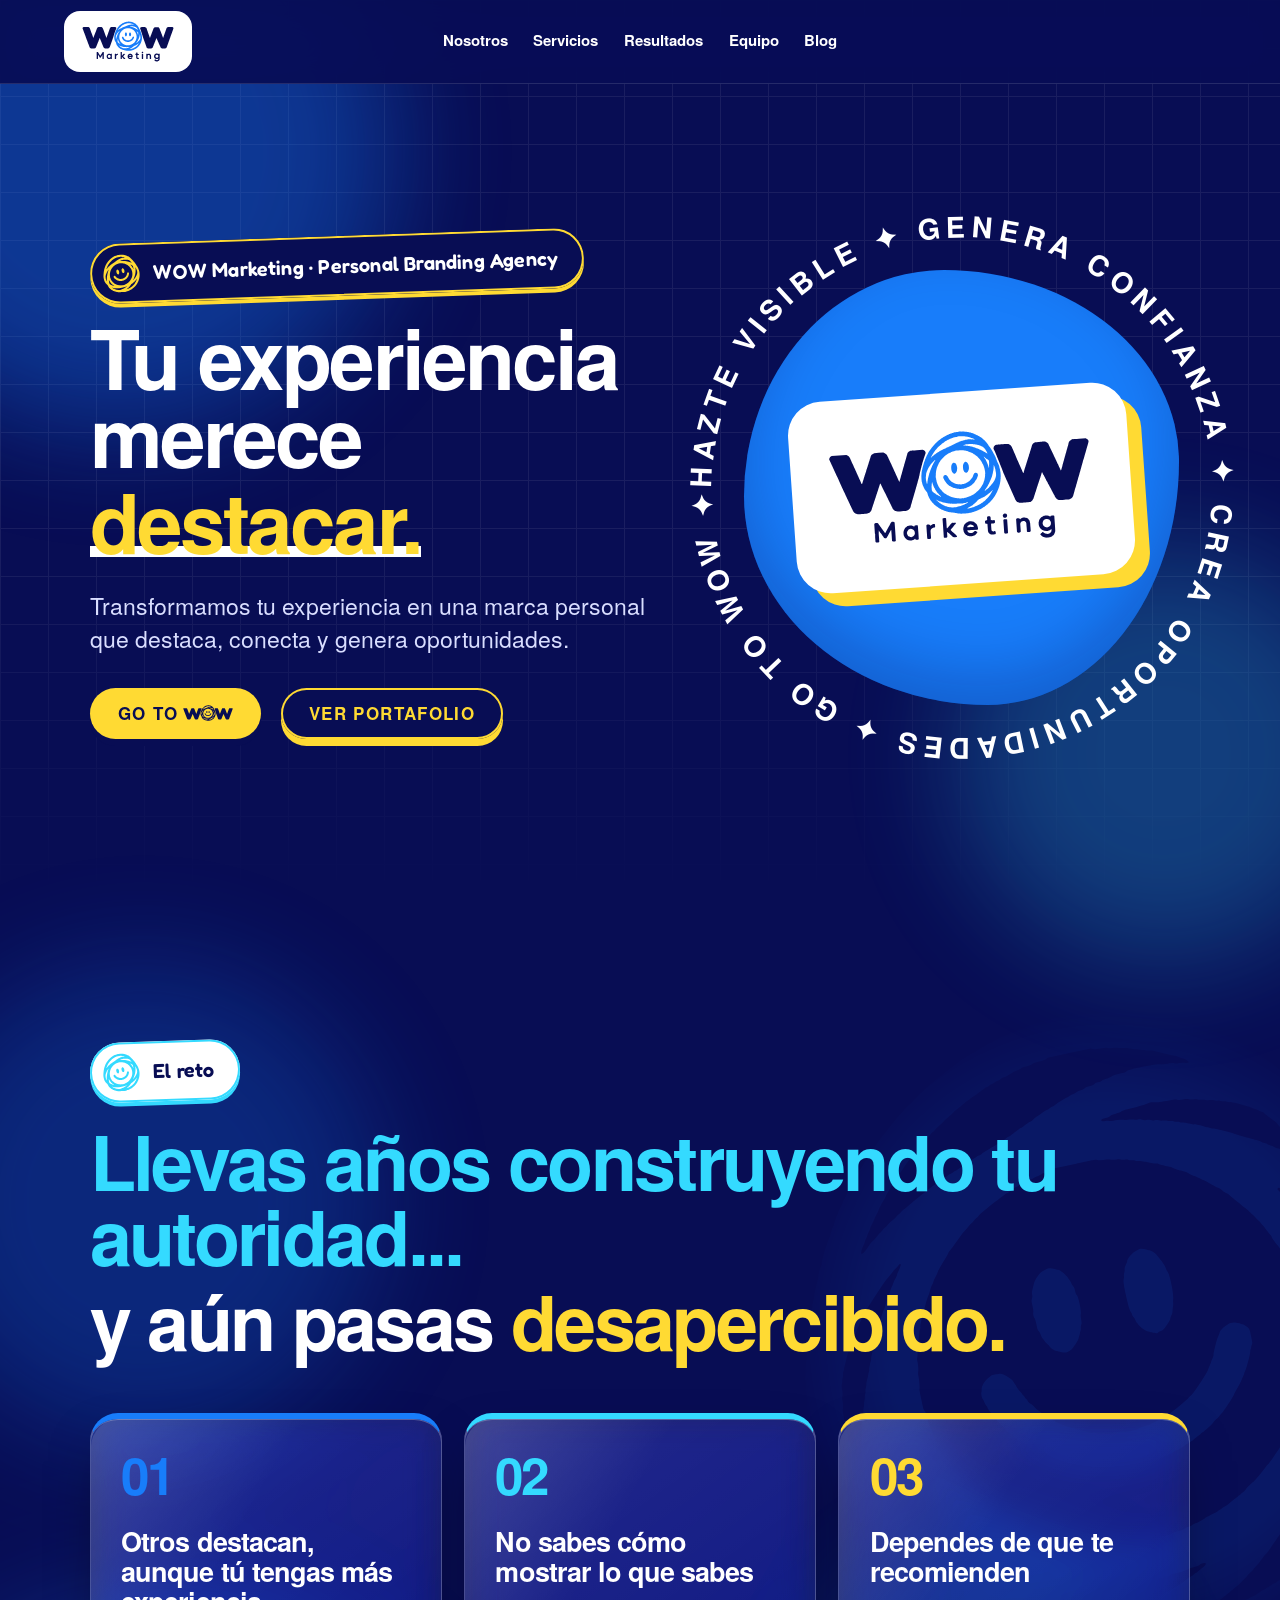
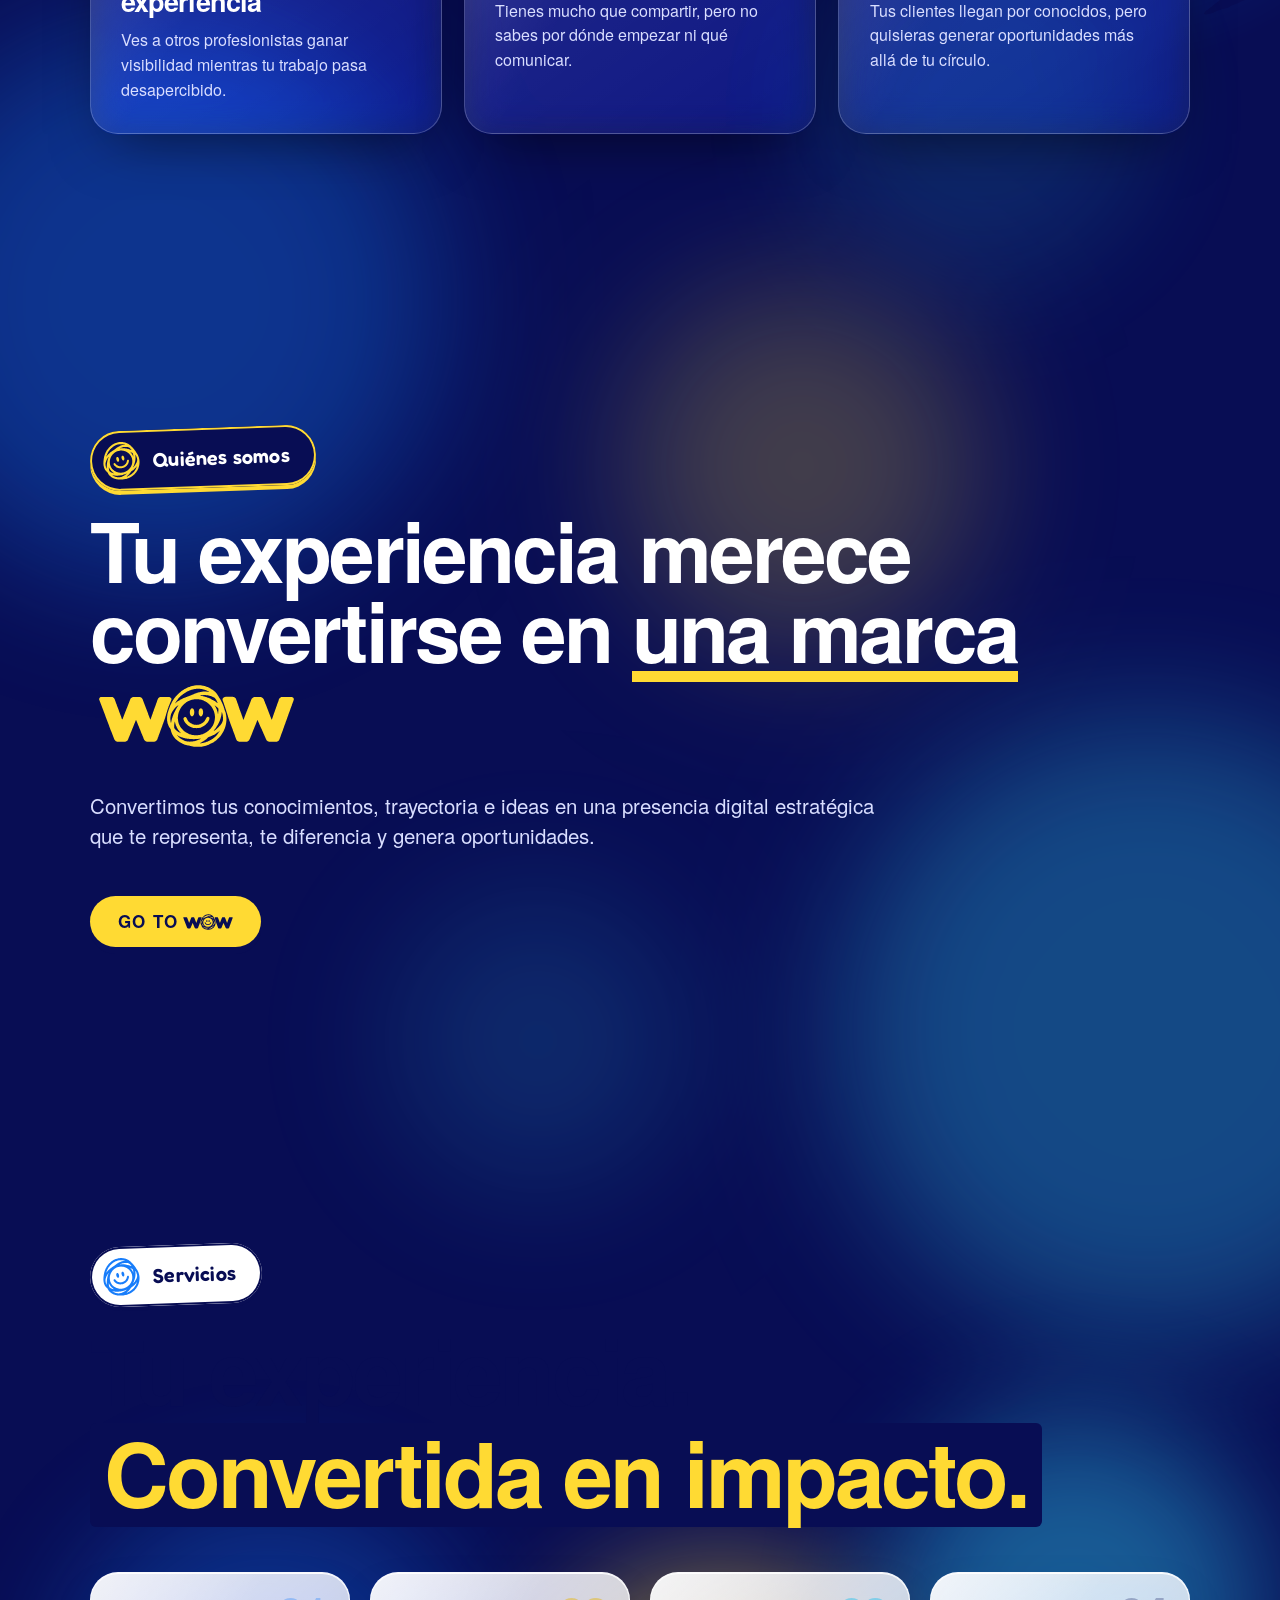
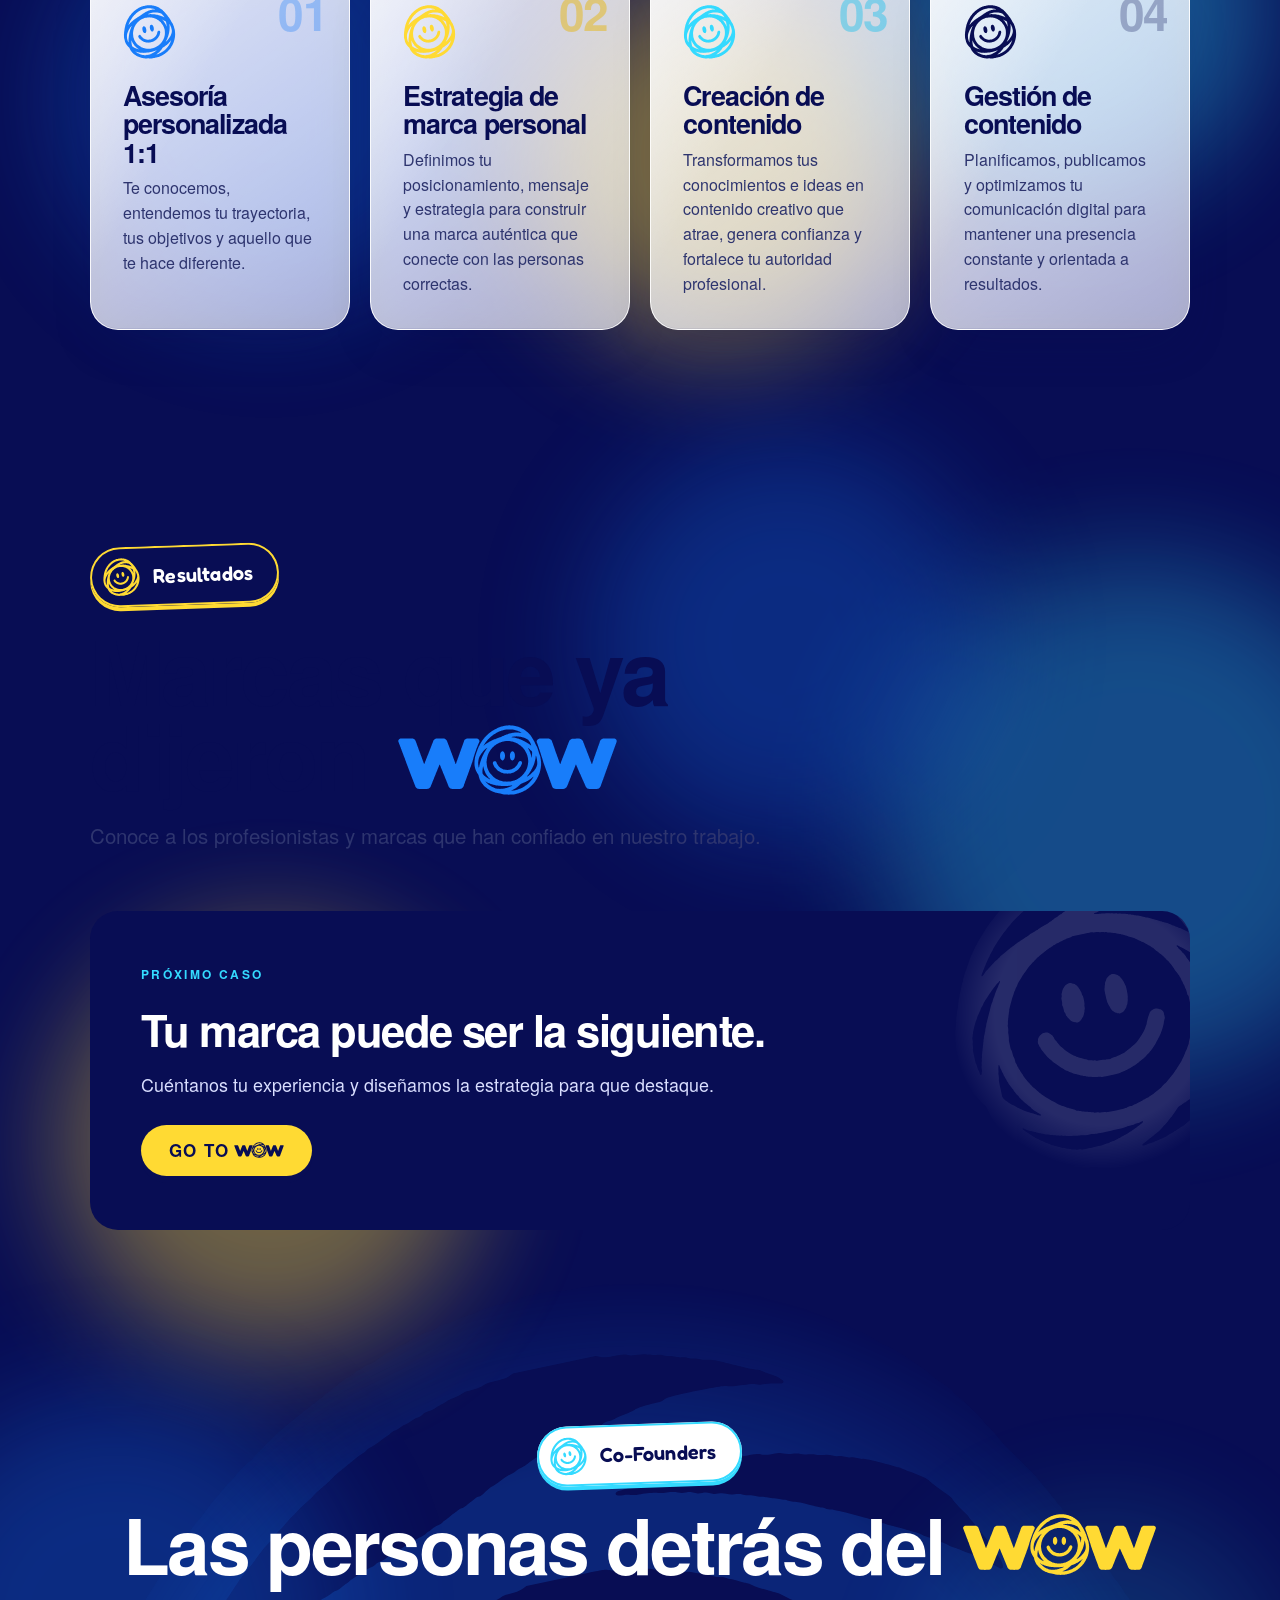
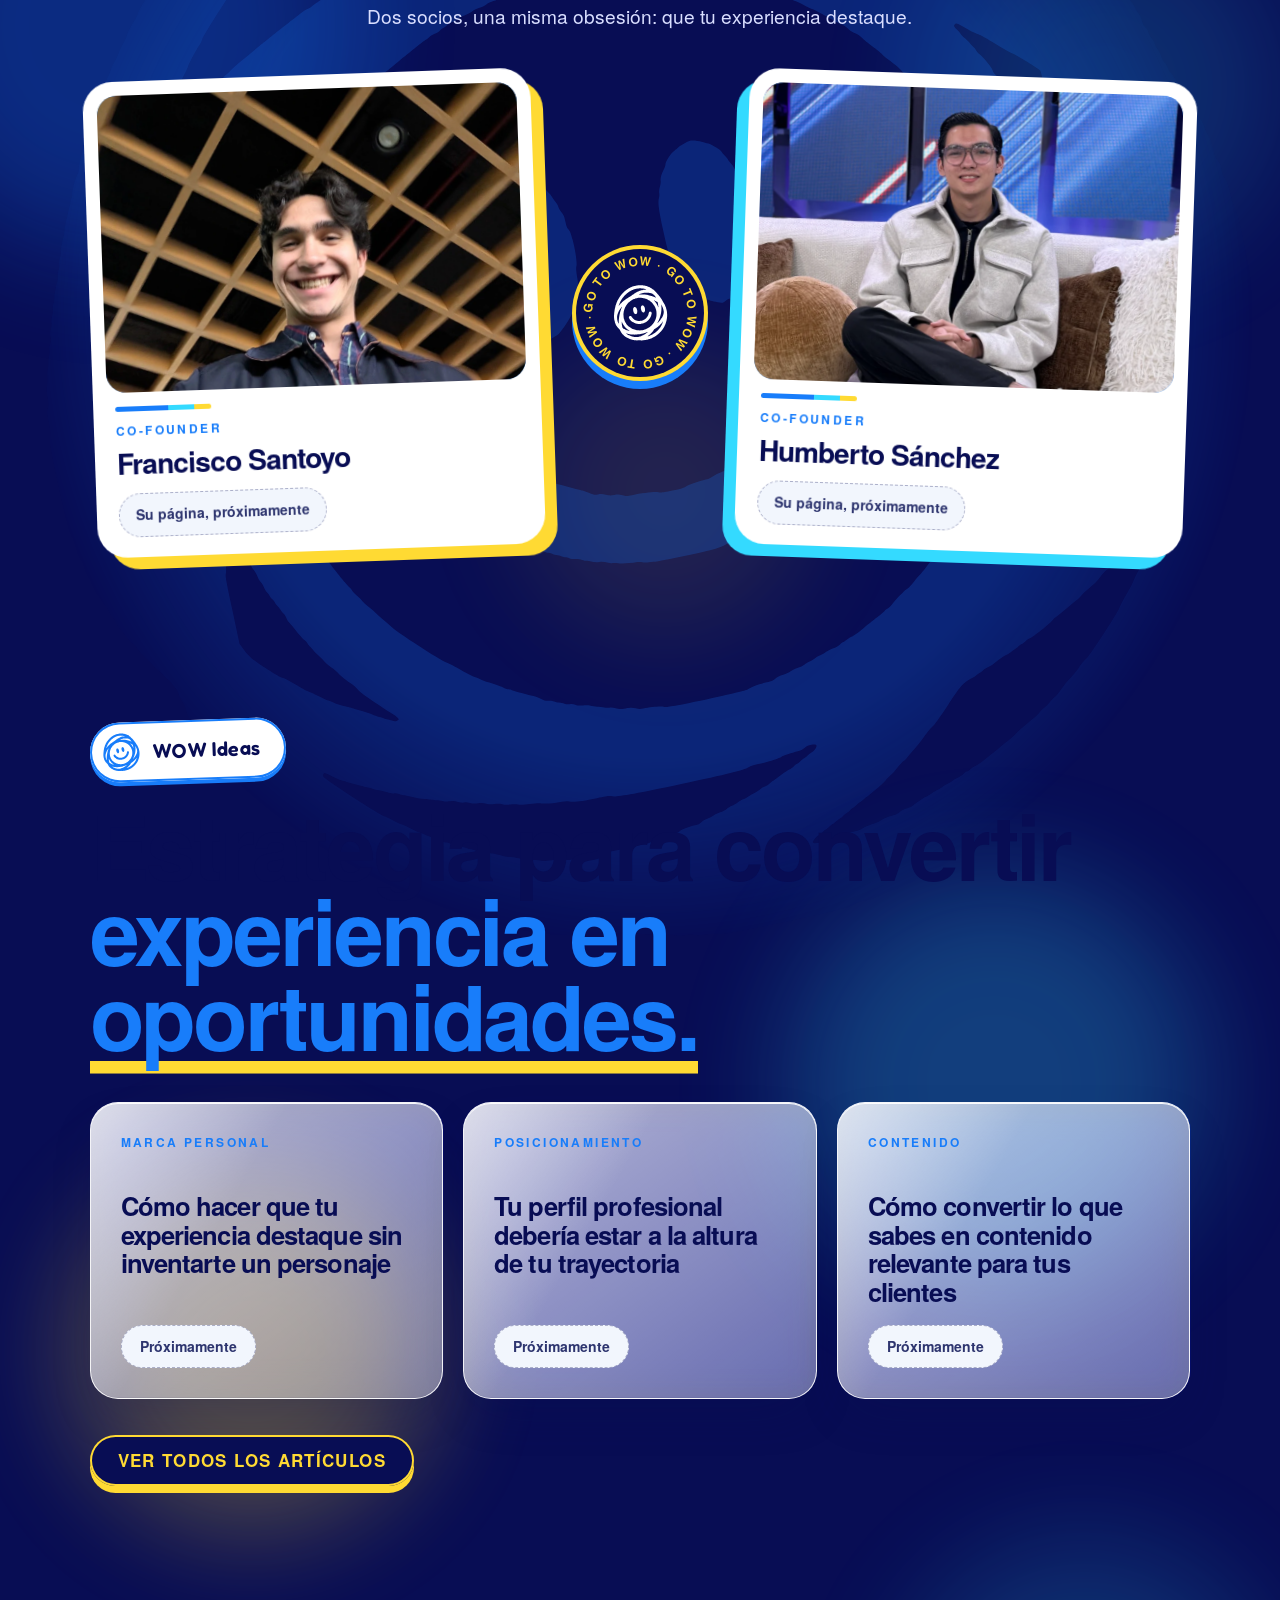
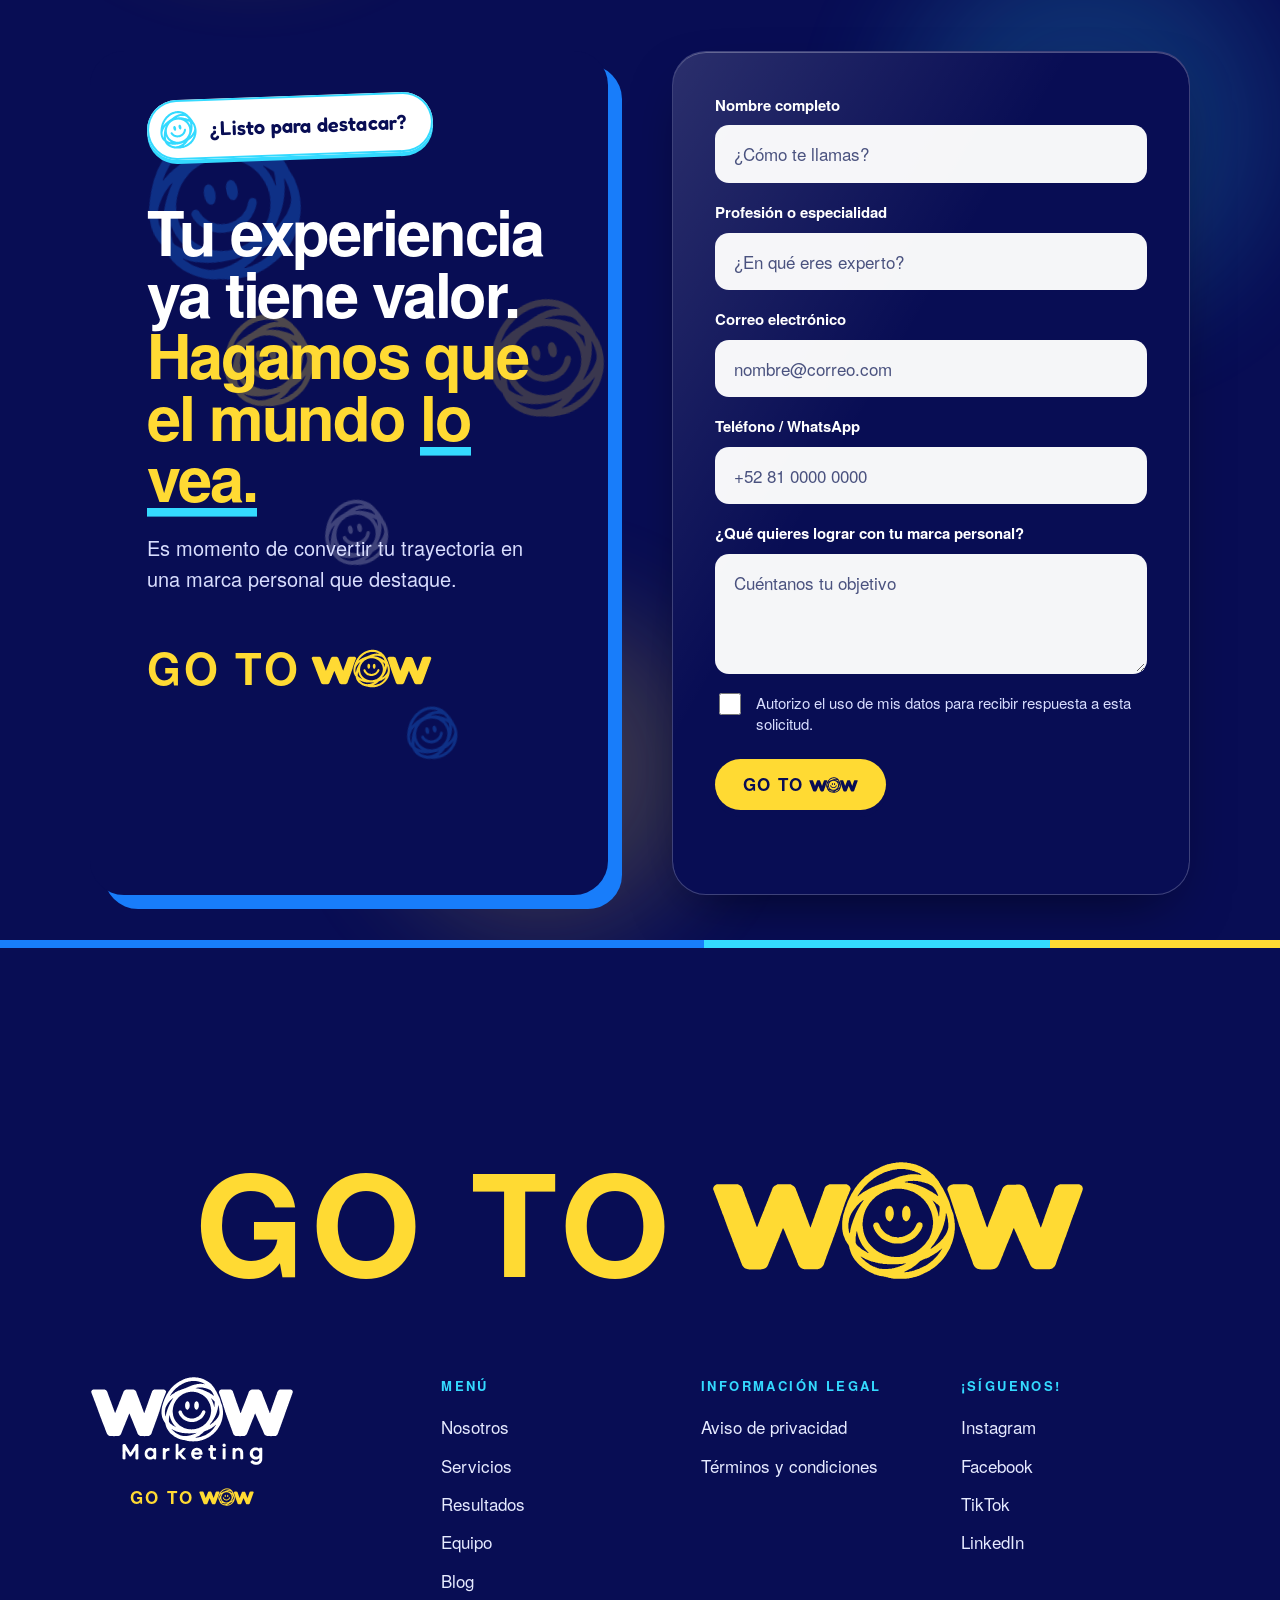
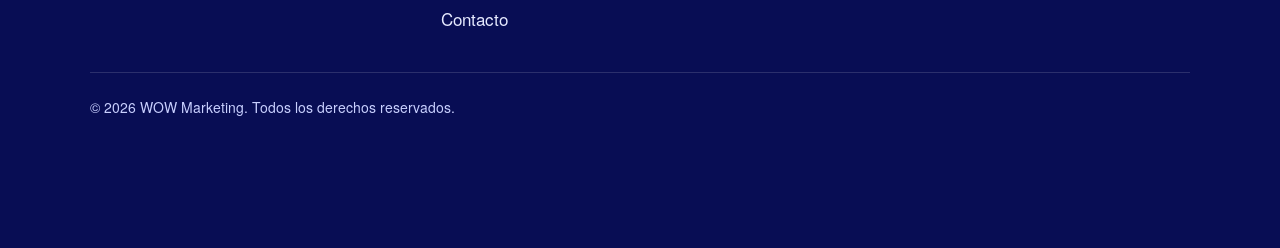
==== commit 6ed7827c: "Prueba: quita el botón GO TO WOW del encabezado Co-Authored-By: Claude Opus 5.5 <noreply@anthropic.c" ====
--- a/index.html
+++ b/index.html
@@ -32,7 +32,6 @@
     <a class="brand" href="#inicio" aria-label="WOW Marketing, ir al inicio"><span class="brand-plate"><img src="assets/wow-logo.svg" alt="WOW Marketing" width="1029" height="450" /></span></a>
     <button class="menu-toggle" type="button" aria-expanded="false" aria-controls="nav-menu" aria-label="Abrir menú"><span></span><span></span><span></span></button>
     <nav id="nav-menu" aria-label="Navegación principal"><a href="#quienes-somos">Nosotros</a><a href="#servicios">Servicios</a><a href="#resultados">Resultados</a><a href="#equipo">Equipo</a><a href="#blog">Blog</a></nav>
-    <a class="button button-small nav-cta" href="#contacto" aria-label="Go to WOW: contáctanos"><span class="gtw" aria-hidden="true">GO TO <img class="gtw-logo" src="assets/wow-wordmark-azul.svg" alt="" /></span></a>
   </header>
 
   <main id="contenido">
--- a/styles.css
+++ b/styles.css
@@ -794,3 +794,10 @@
   .founder-frame{height:clamp(170px,28vh,460px)}
   .team-lead{font-size:16px}
 }
+/* Encabezado sin botón GO TO WOW: el menú queda centrado entre el logo y el borde derecho */
+@media(min-width:1121px){
+  .nav{display:grid;grid-template-columns:1fr auto 1fr}
+  .nav .brand{justify-self:start}
+  .nav nav{justify-self:center}
+}
+@media(max-width:1120px){.menu-toggle{margin-right:0}}
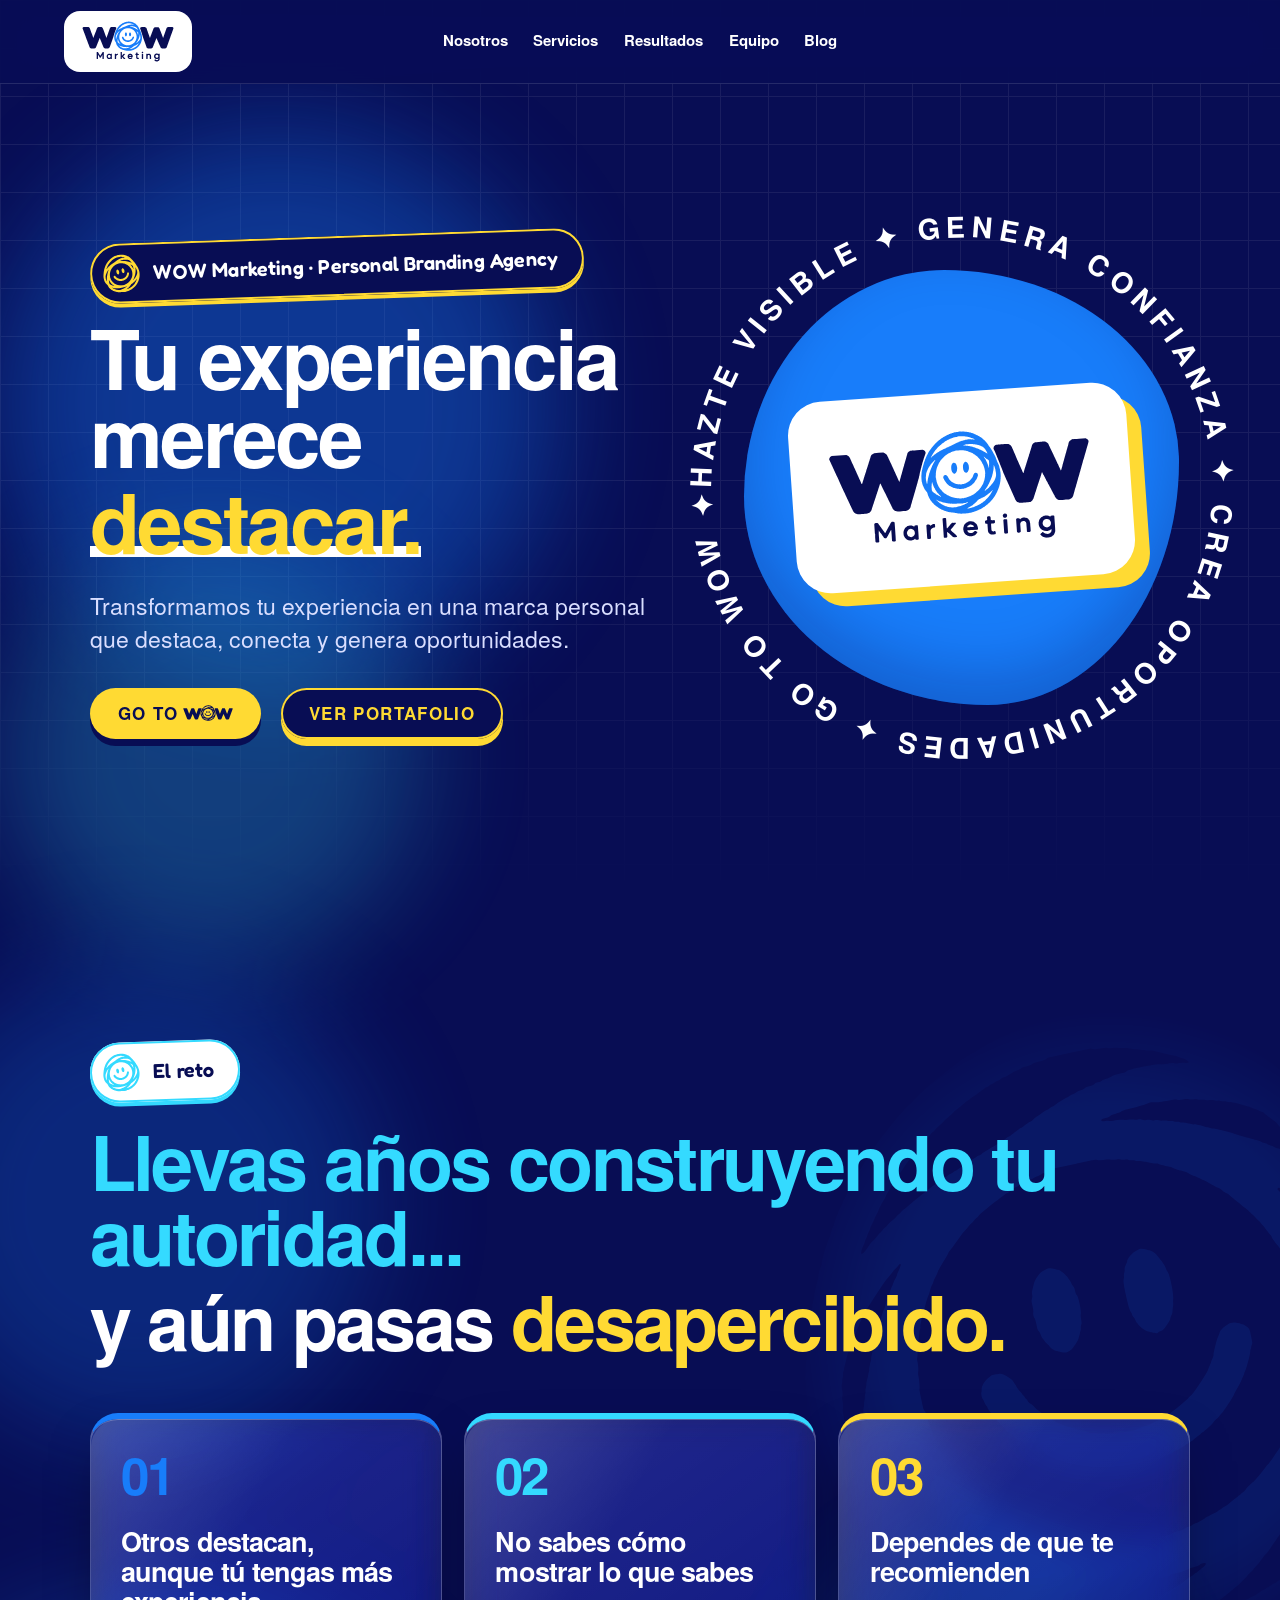
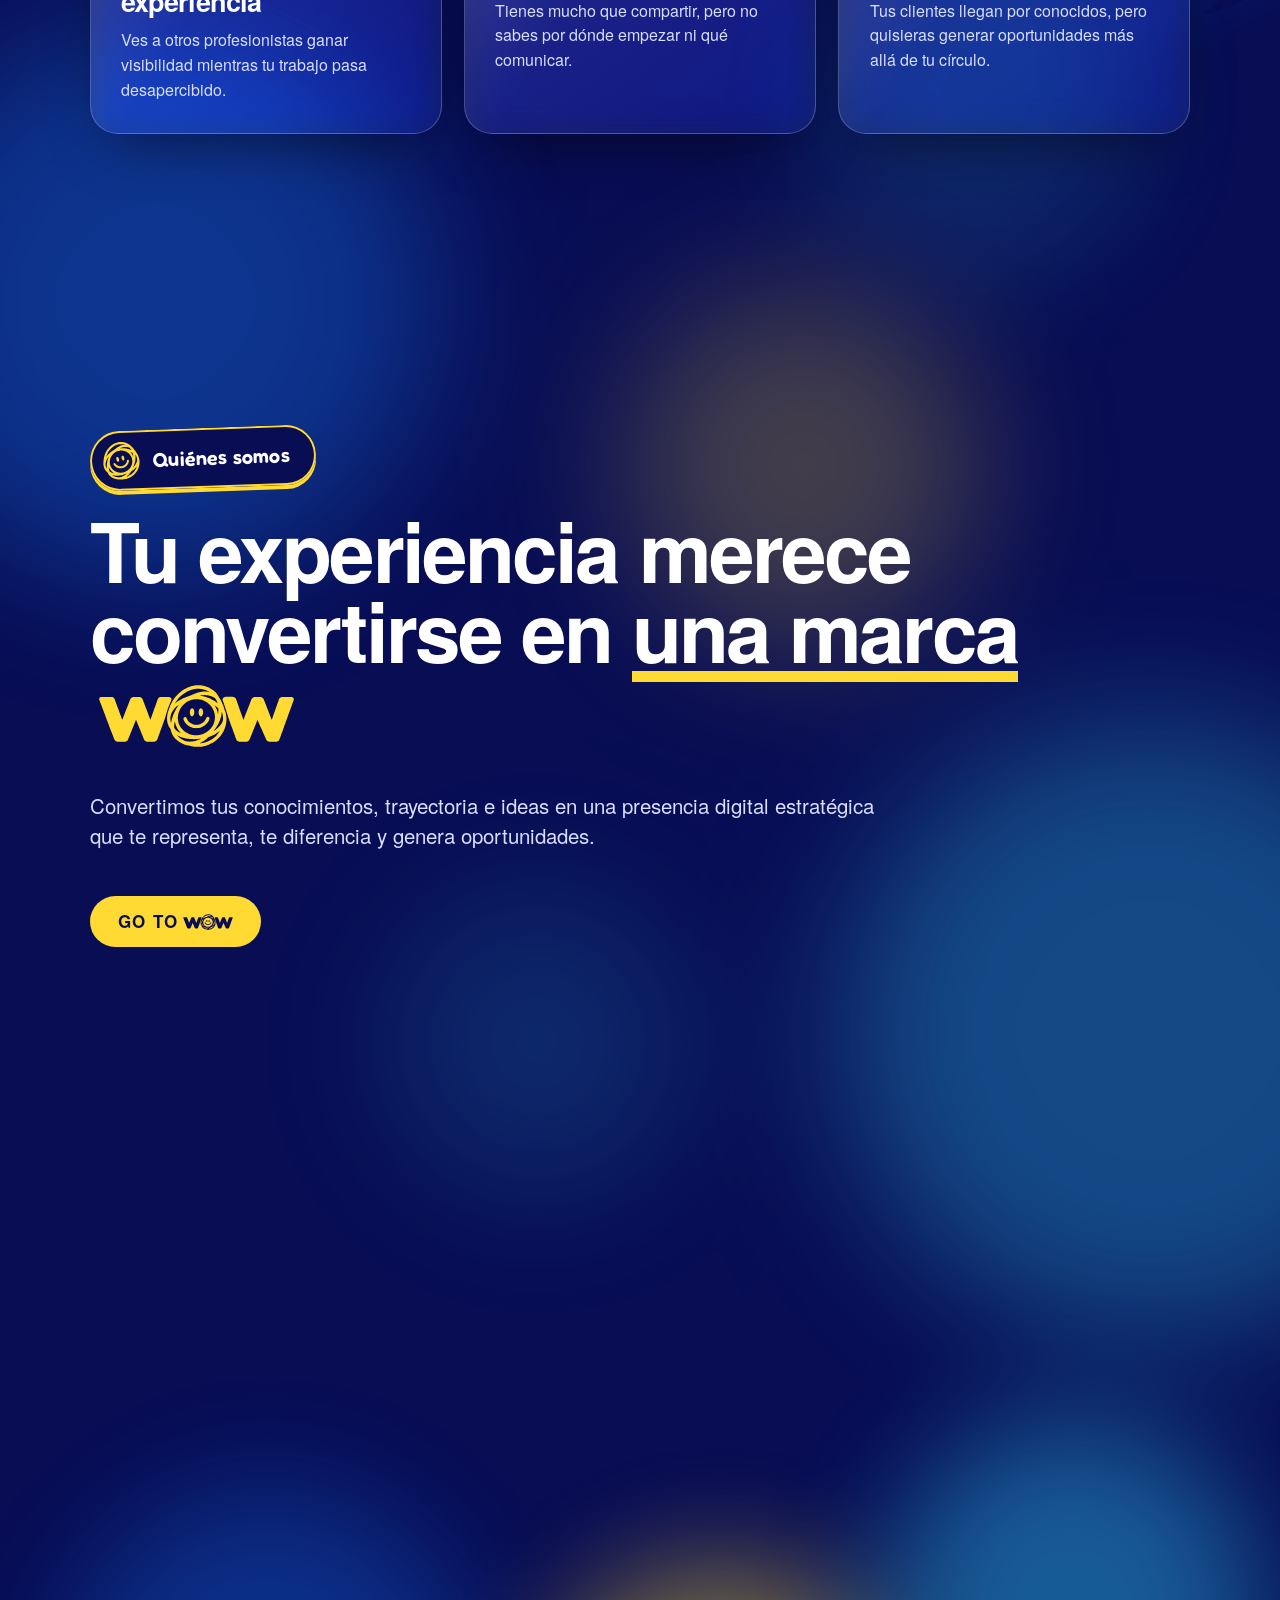
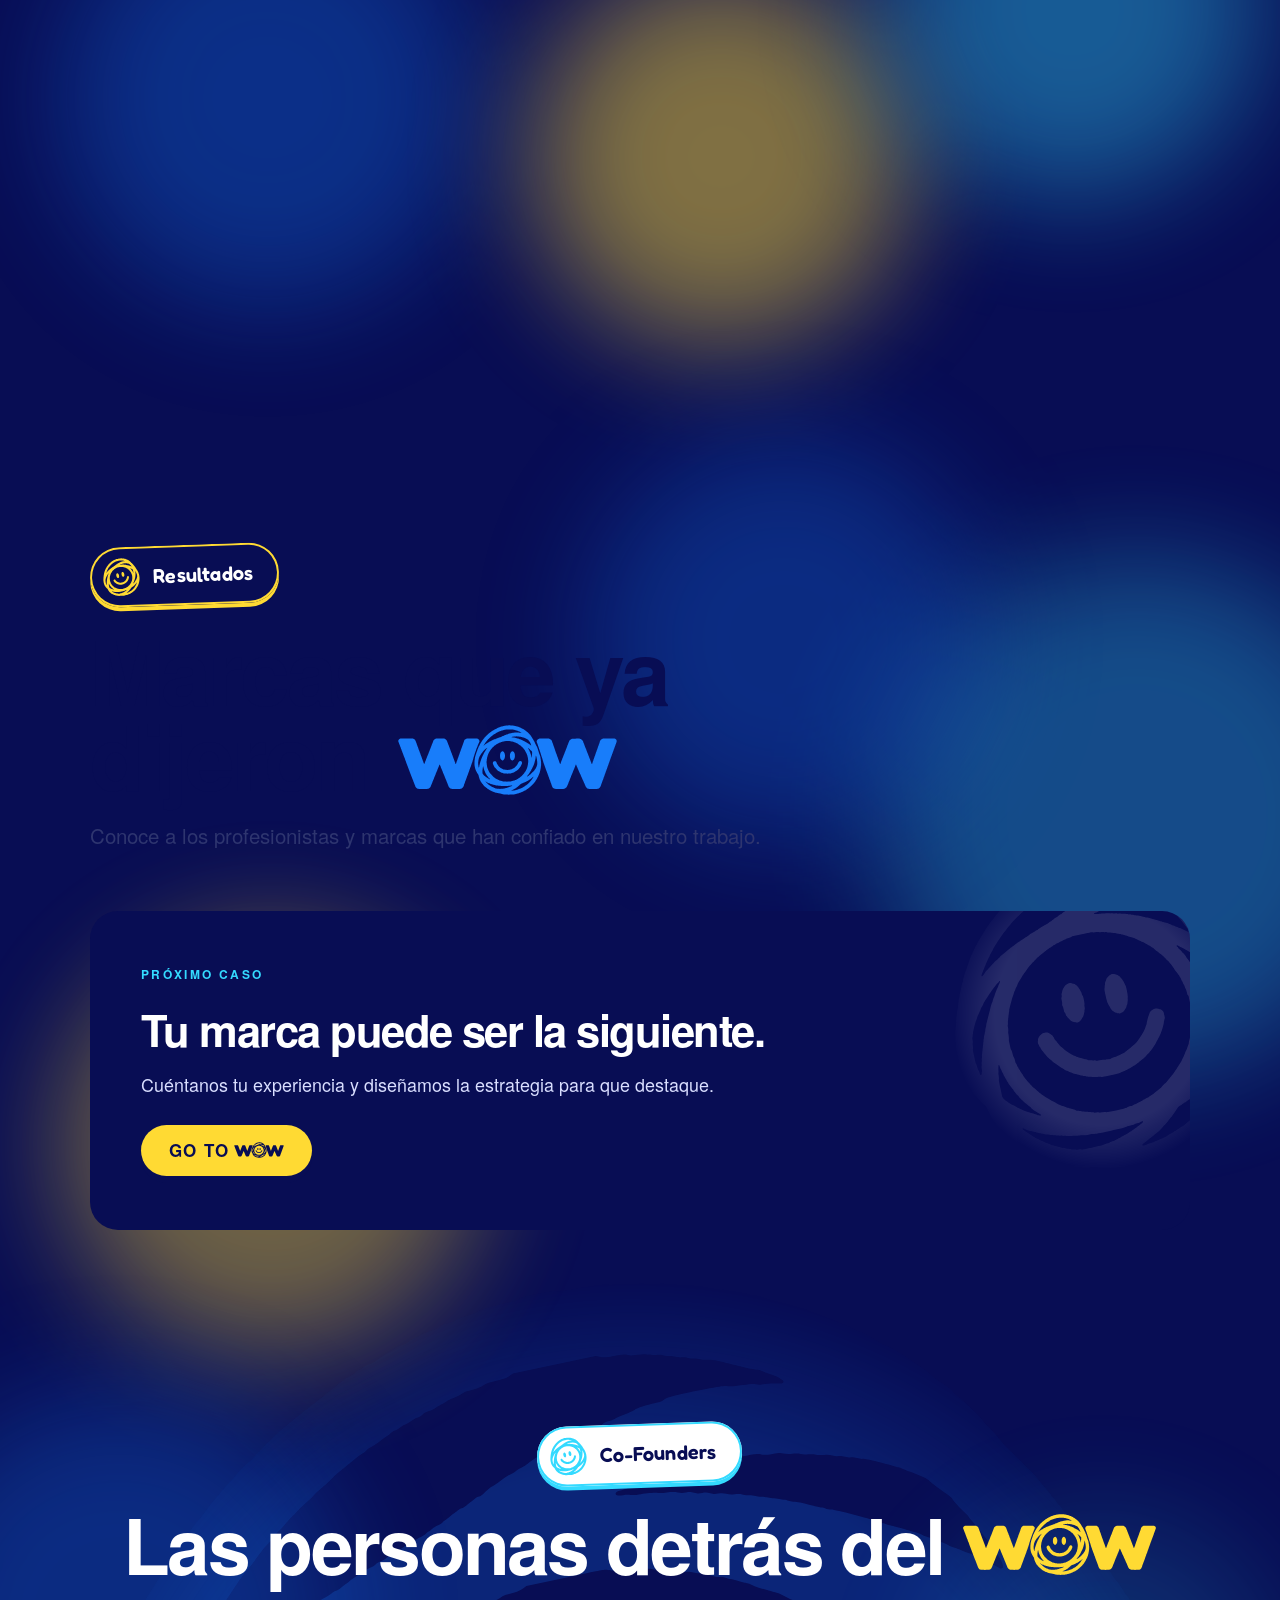
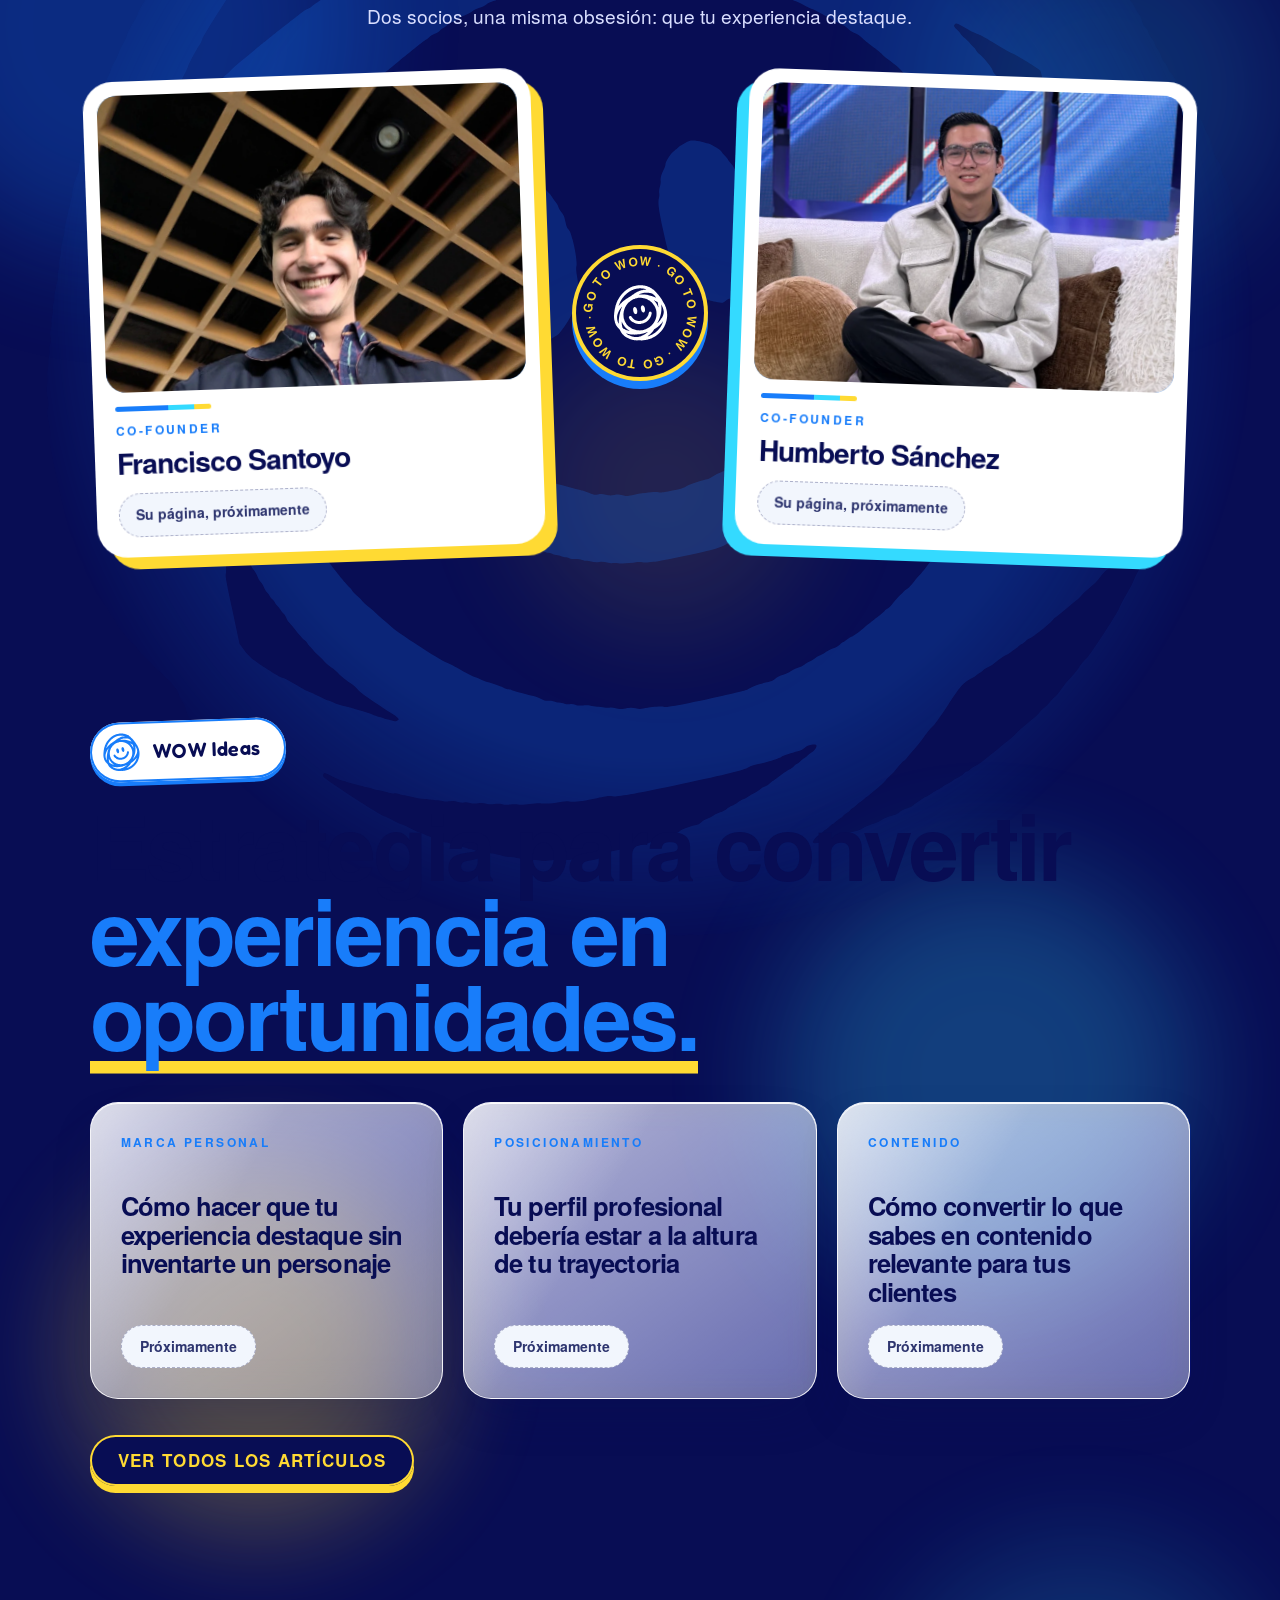
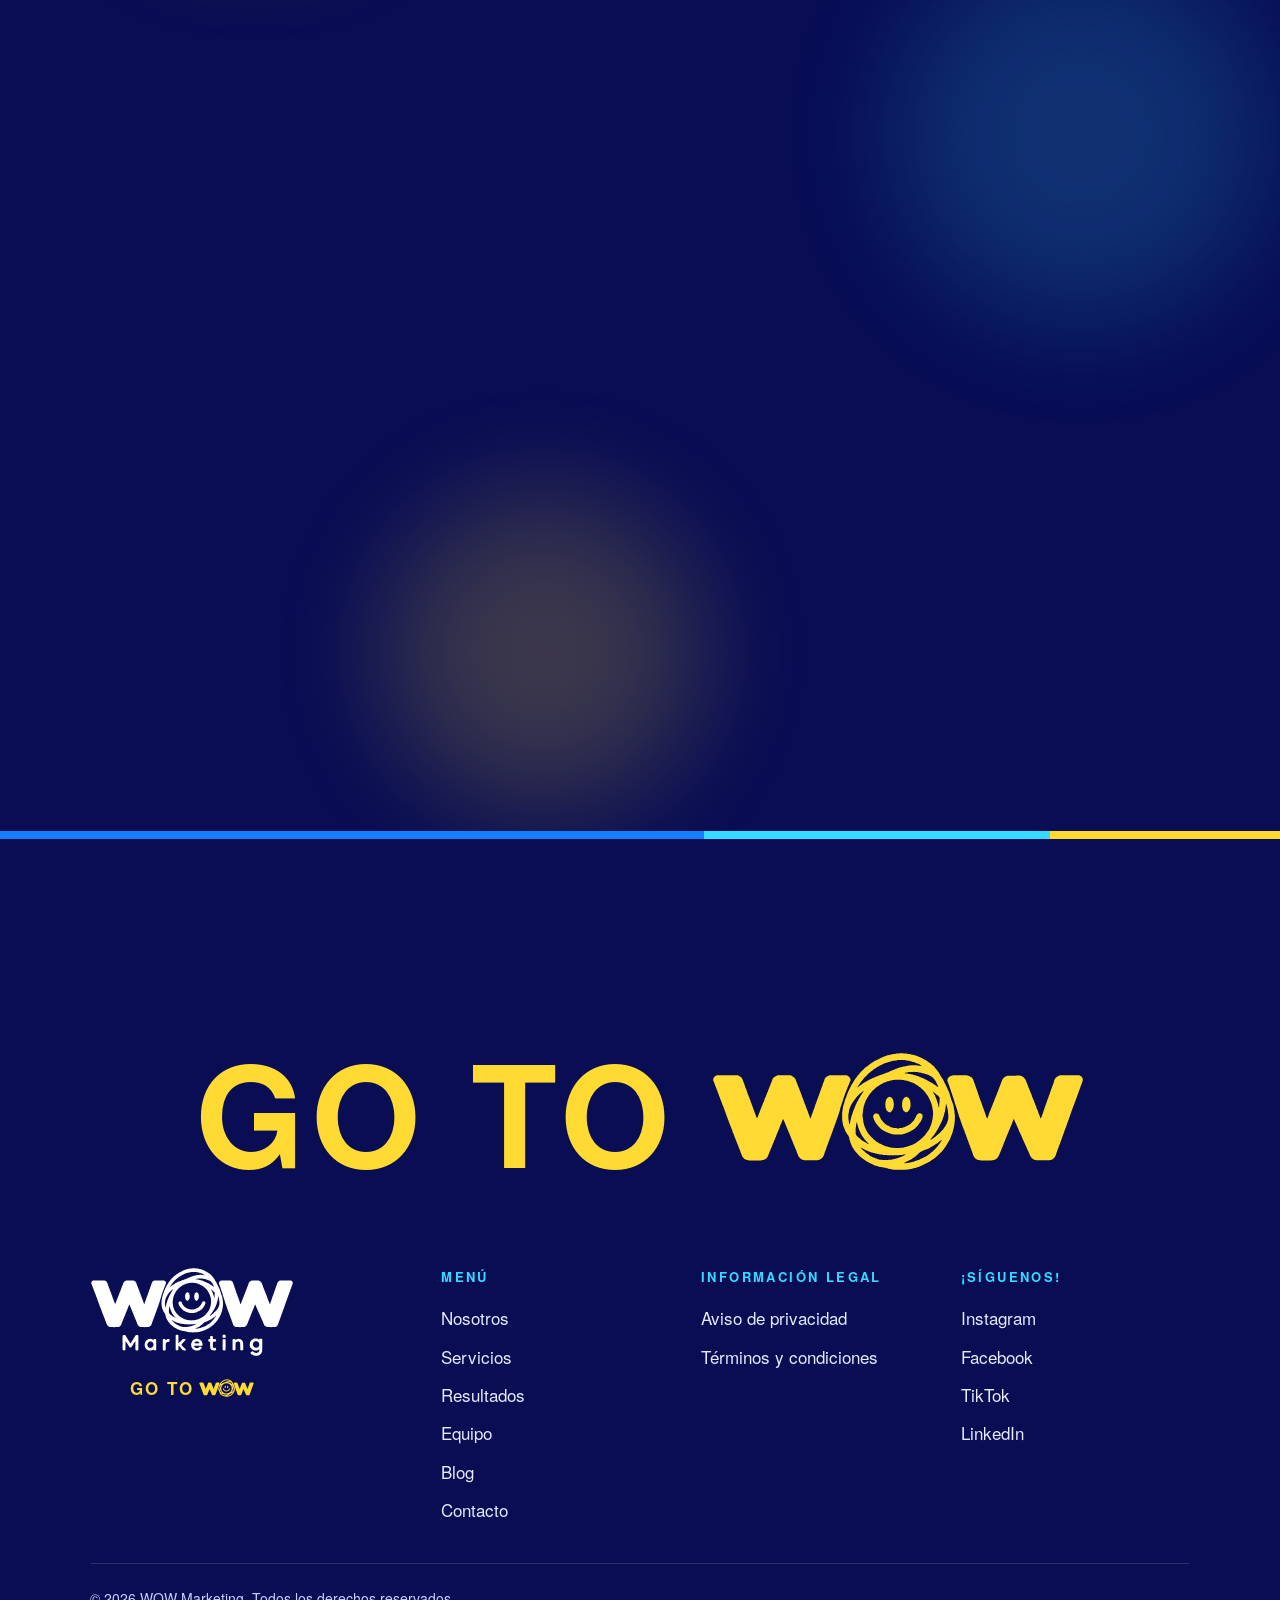
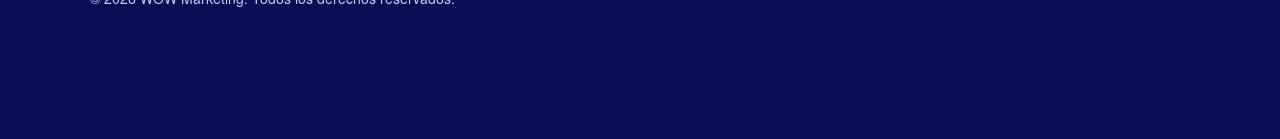
==== commit ded2913d: "Oculta el formulario de contacto (Buzón WOW pendiente) y quita el botón GO TO WOW del encabezado Co-" ====
--- a/index.html
+++ b/index.html
@@ -20,7 +20,7 @@
   <link rel="preconnect" href="https://fonts.googleapis.com" />
   <link rel="preconnect" href="https://fonts.gstatic.com" crossorigin />
   <link rel="stylesheet" href="https://fonts.googleapis.com/css2?family=Fredoka:wght@500;600&display=swap" />
-  <link rel="stylesheet" href="styles.css?v=20261120-1" />
+  <link rel="stylesheet" href="styles.css?v=20261125-1" />
   <script type="application/ld+json">
   {"@context":"https://schema.org","@type":"ProfessionalService","name":"WOW Marketing","url":"https://franciscosanvel24-code.github.io/paginawow/","logo":"https://franciscosanvel24-code.github.io/paginawow/assets/wow-logo-principal.png","description":"Agencia de marca personal para profesionistas expertos.","areaServed":"MX"}
   </script>
@@ -152,7 +152,7 @@
     </section>
 
     <!-- CONTACTO -->
-    <section class="diagnostic section" id="contacto" data-escena="08 · Contacto" data-color="blanco">
+    <section class="diagnostic section sin-formulario" id="contacto" data-escena="08 · Contacto" data-color="blanco">
       <span class="blob blob-c1" aria-hidden="true"></span><span class="blob blob-c2" aria-hidden="true"></span>
       <div class="bounce-box reveal" id="bounceBox">
         <img class="bounce-iso bounce-iso-1" src="assets/wow-isotipo.svg" alt="" aria-hidden="true" />
@@ -167,7 +167,8 @@
           <p class="gtw-big" aria-label="Go to WOW">GO TO <img src="assets/wow-wordmark-amarillo.svg" alt="" /></p>
         </div>
       </div>
-      <form class="contact-form glass glass-dark reveal" id="contactForm" novalidate>
+      <!-- BUZÓN WOW (pendiente): formulario oculto hasta conectar el destino de las respuestas (Google Sheets "Buzón WOW" + aviso por Gmail). Para mostrarlo, quita el atributo hidden y la clase sin-formulario de la sección. -->
+      <form class="contact-form glass glass-dark reveal" id="contactForm" novalidate hidden>
         <label class="hp" aria-hidden="true" hidden>Sitio web<input name="website" tabindex="-1" autocomplete="off" /></label>
         <label>Nombre completo<input name="nombre" autocomplete="name" required placeholder="¿Cómo te llamas?" /></label>
         <label>Profesión o especialidad<input name="profesion" autocomplete="organization-title" required placeholder="¿En qué eres experto?" /></label>
@@ -190,6 +191,6 @@
     <div class="footer-column"><h2>¡Síguenos!</h2><span>Instagram</span><span>Facebook</span><span>TikTok</span><span>LinkedIn</span></div>
     <p class="copy">© 2026 WOW Marketing. Todos los derechos reservados.</p>
   </footer>
-  <script src="script.js?v=20261120-1"></script>
+  <script src="script.js?v=20261125-1"></script>
 </body>
 </html>
--- a/styles.css
+++ b/styles.css
@@ -801,3 +801,7 @@
   .nav nav{justify-self:center}
 }
 @media(max-width:1120px){.menu-toggle{margin-right:0}}
+/* Contacto sin formulario (Buzón WOW pendiente): el recuadro ocupa el ancho completo, centrado */
+.diagnostic.sin-formulario{grid-template-columns:1fr!important}
+.diagnostic.sin-formulario .bounce-box{width:100%;max-width:1180px;margin-inline:auto}
+.contact-form[hidden]{display:none!important}
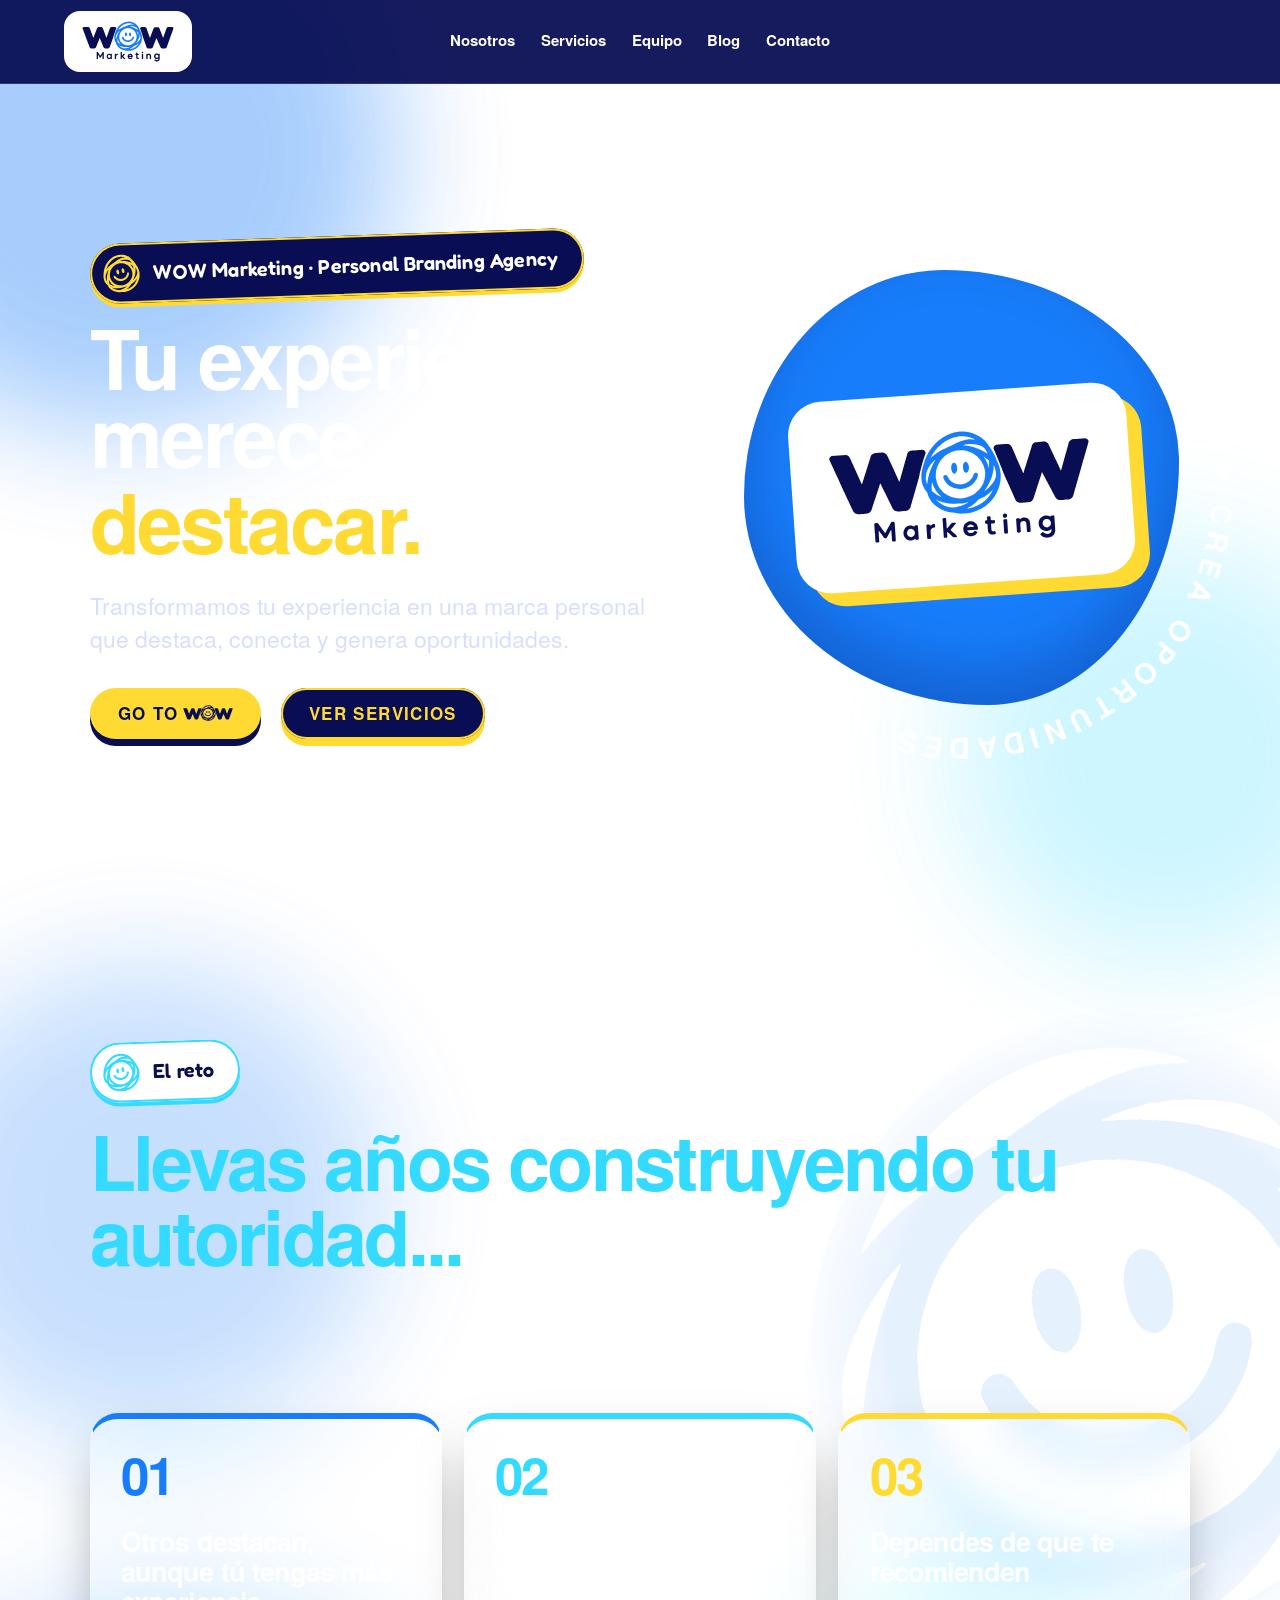
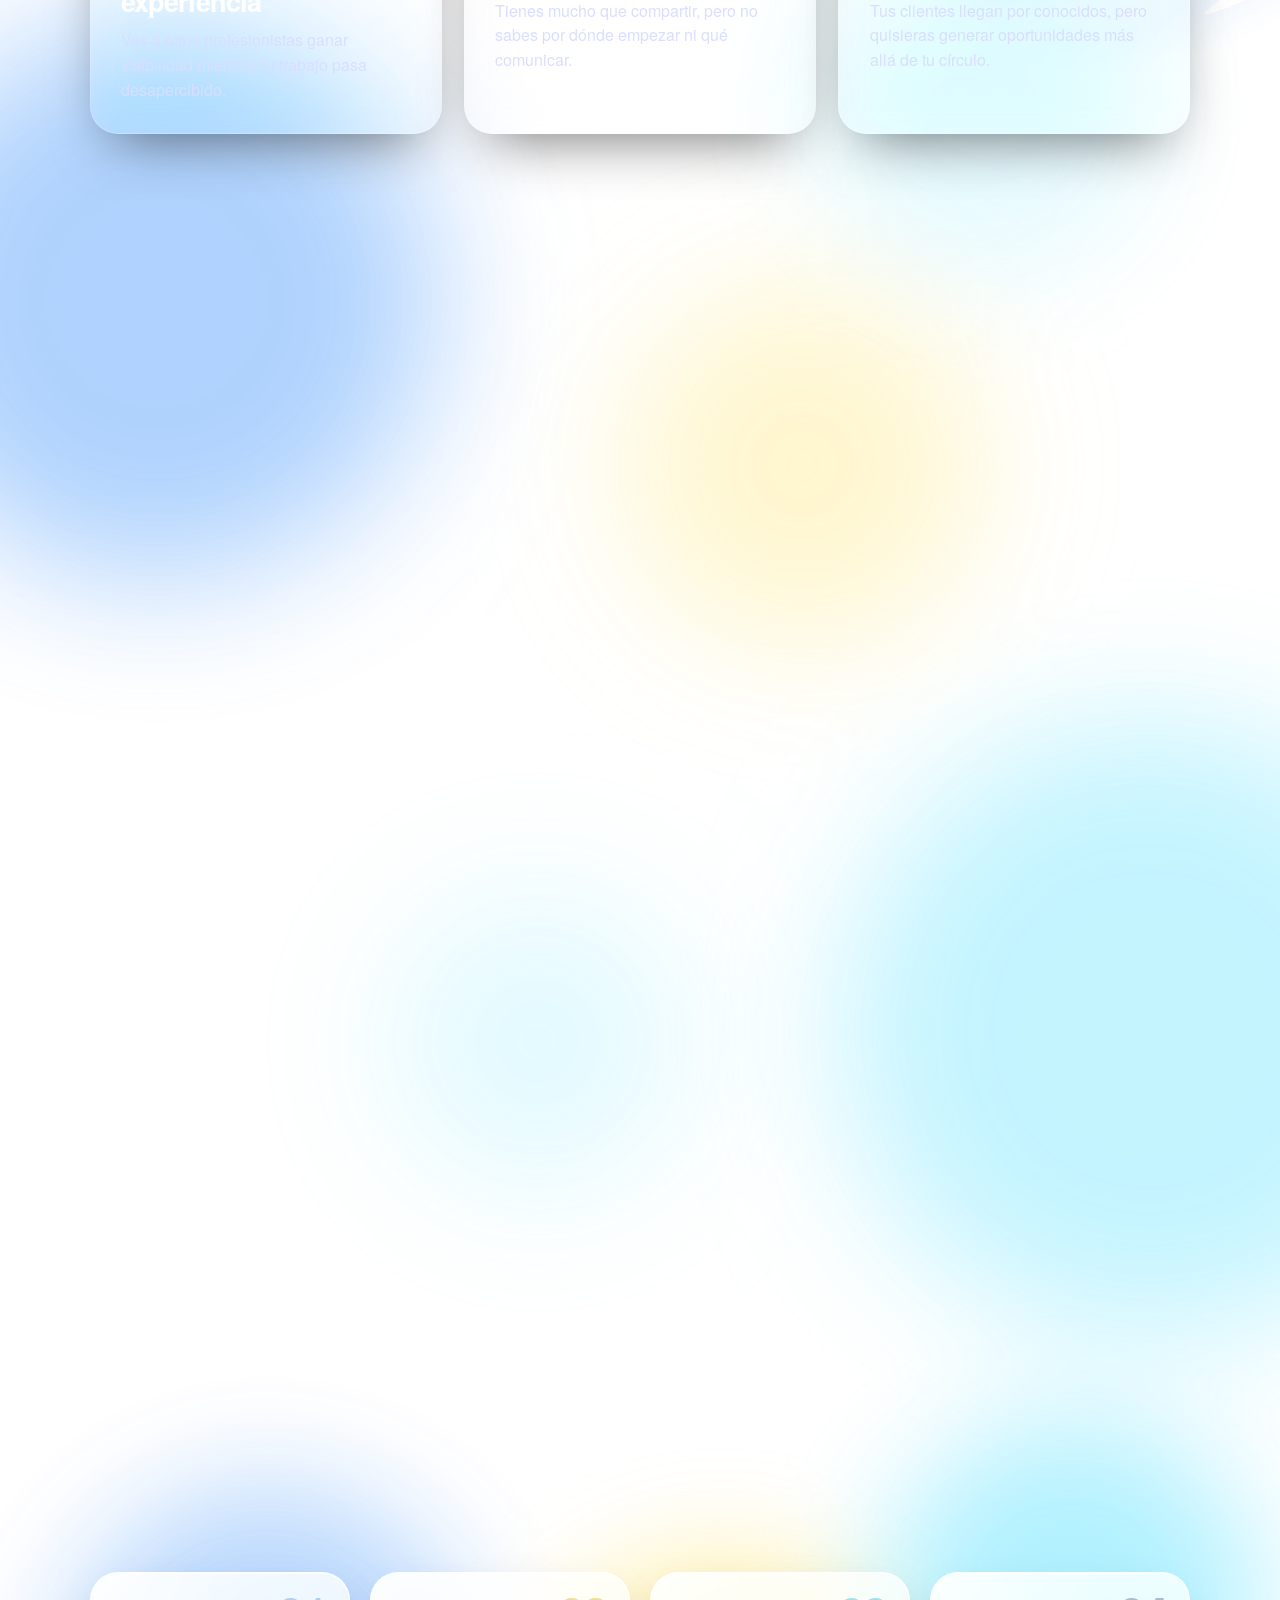
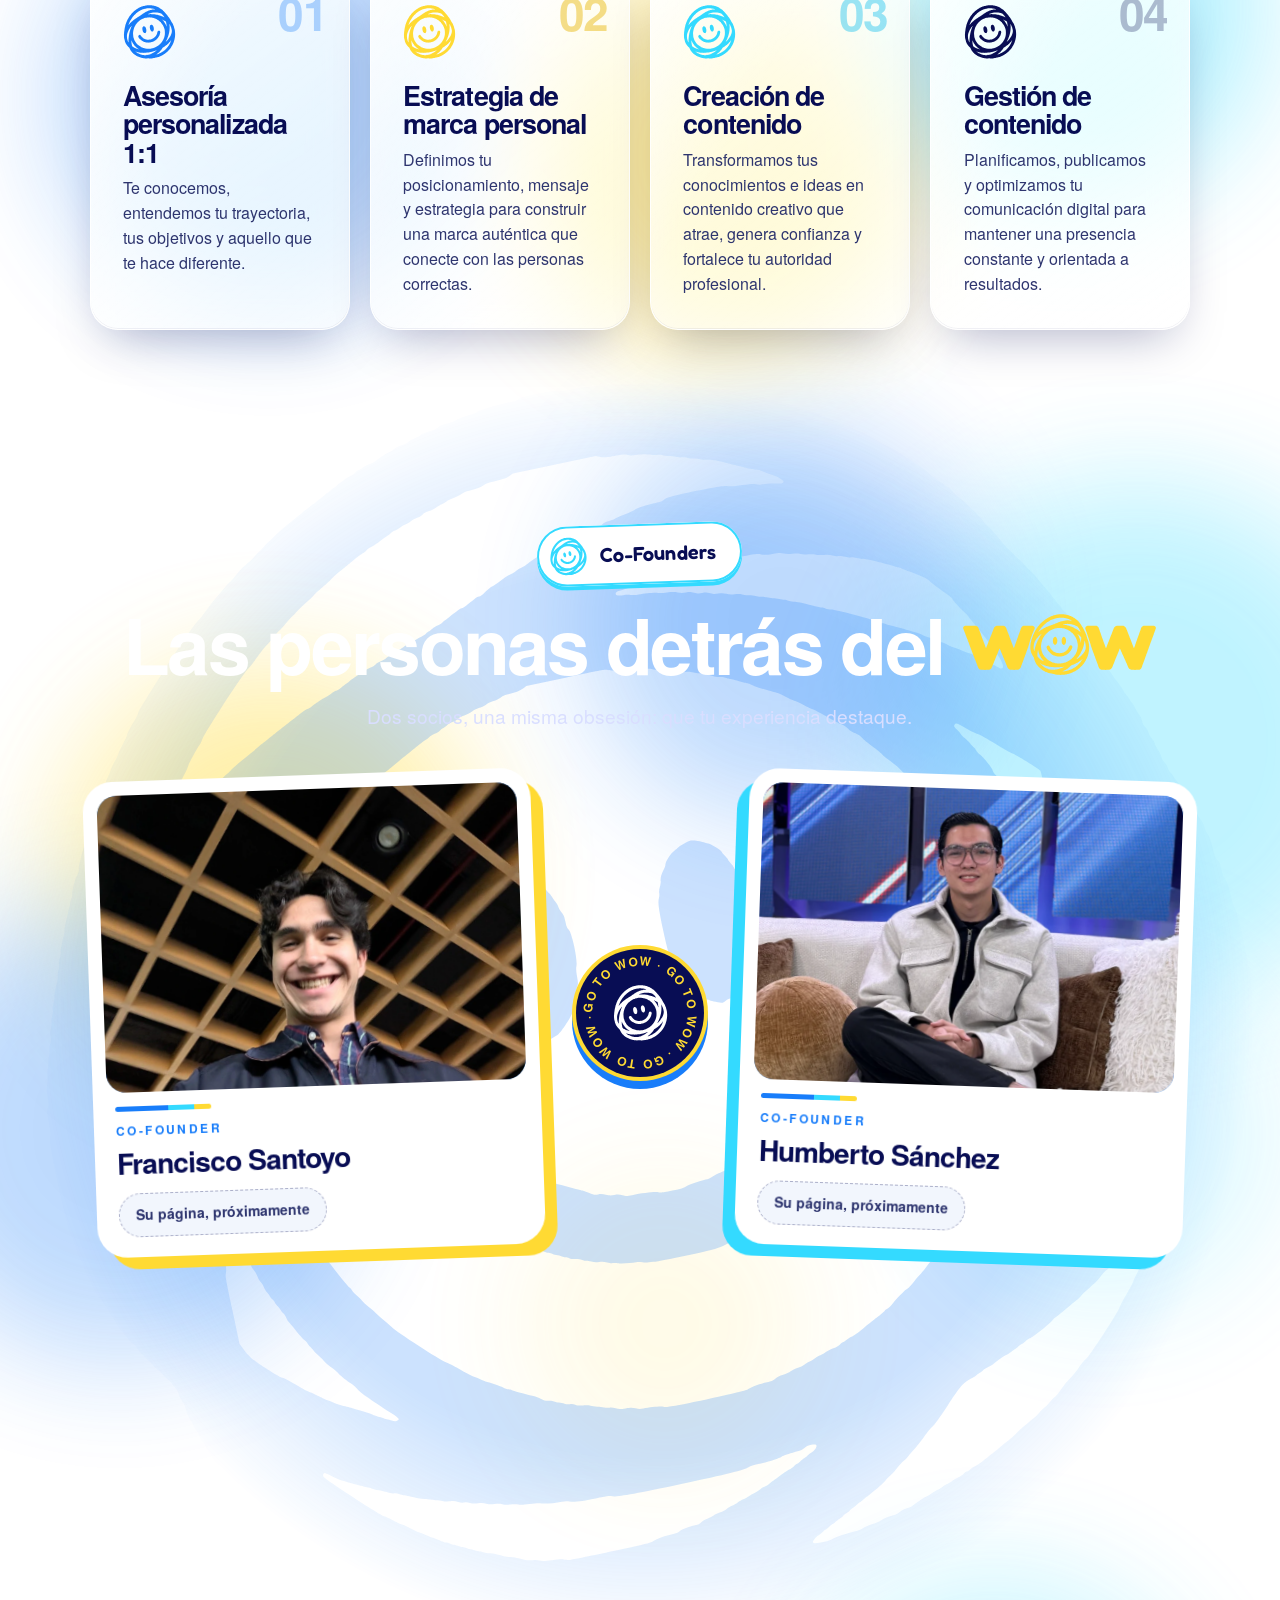
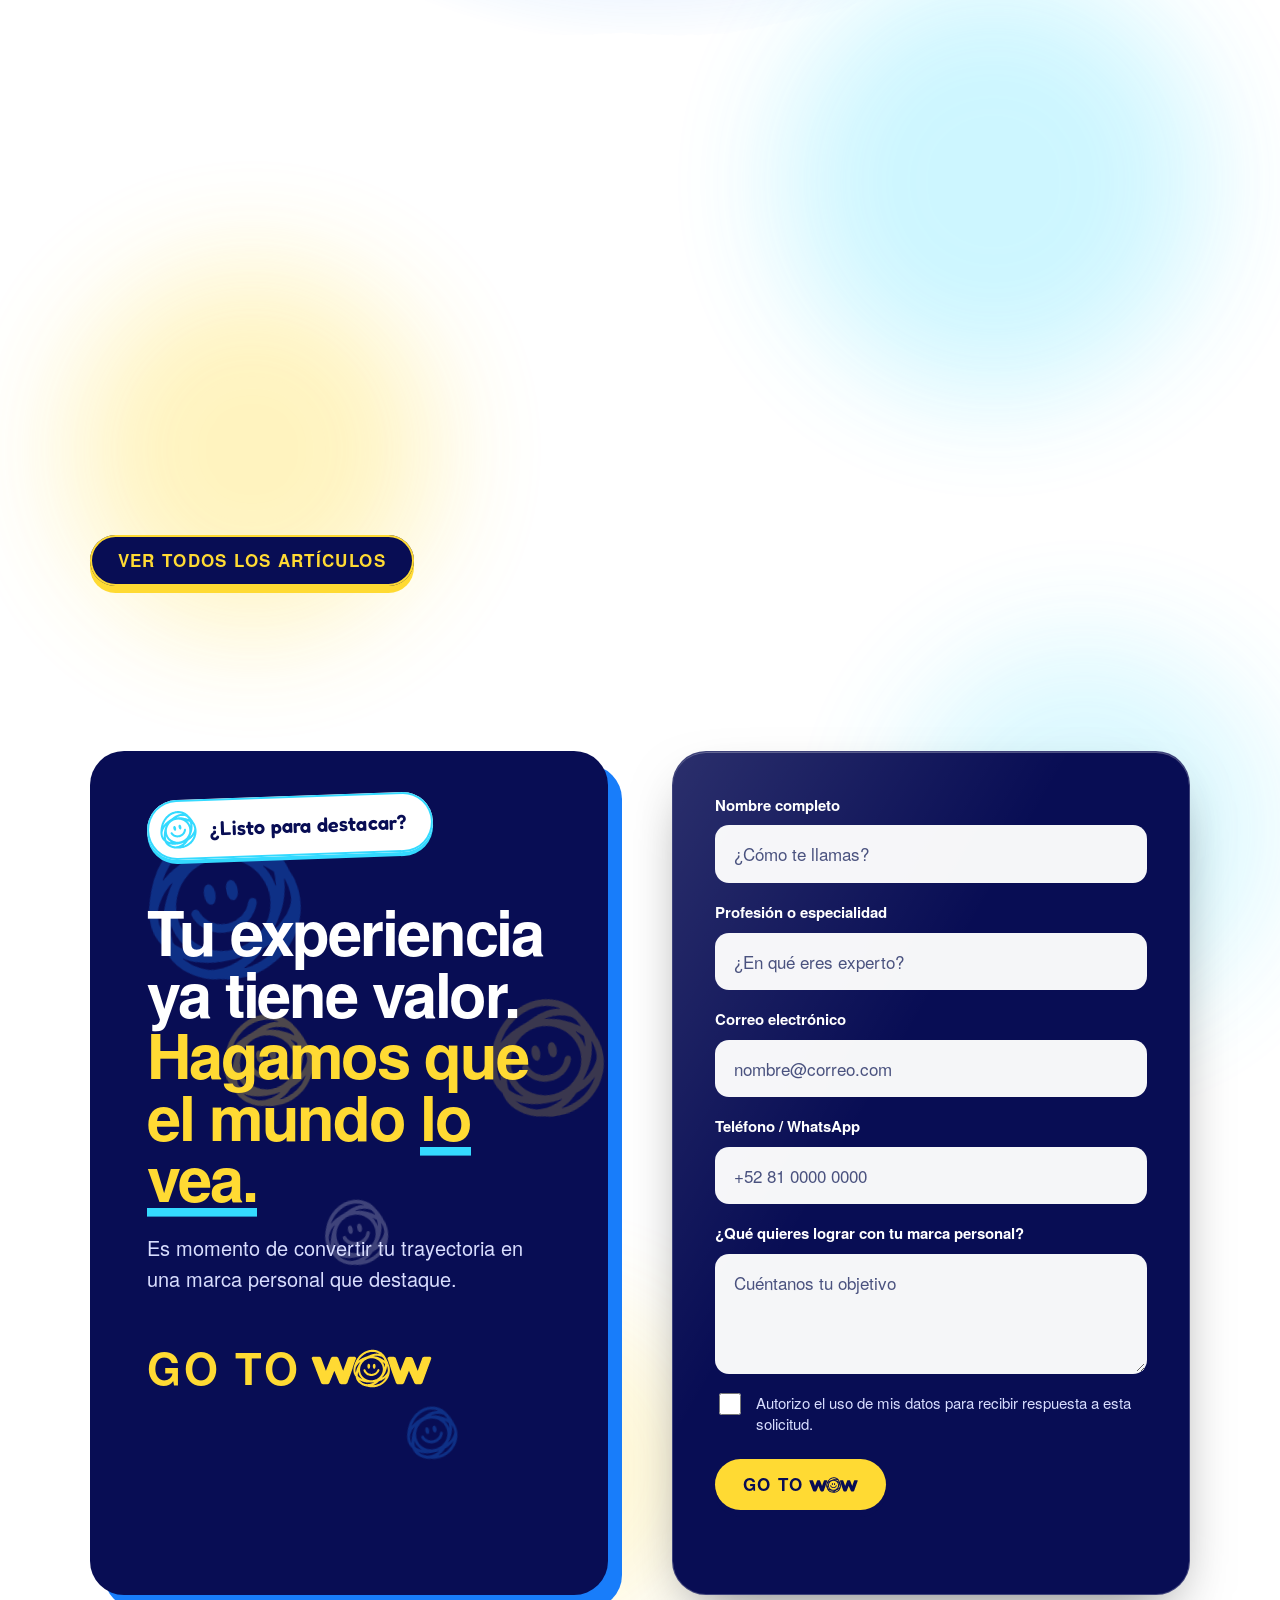
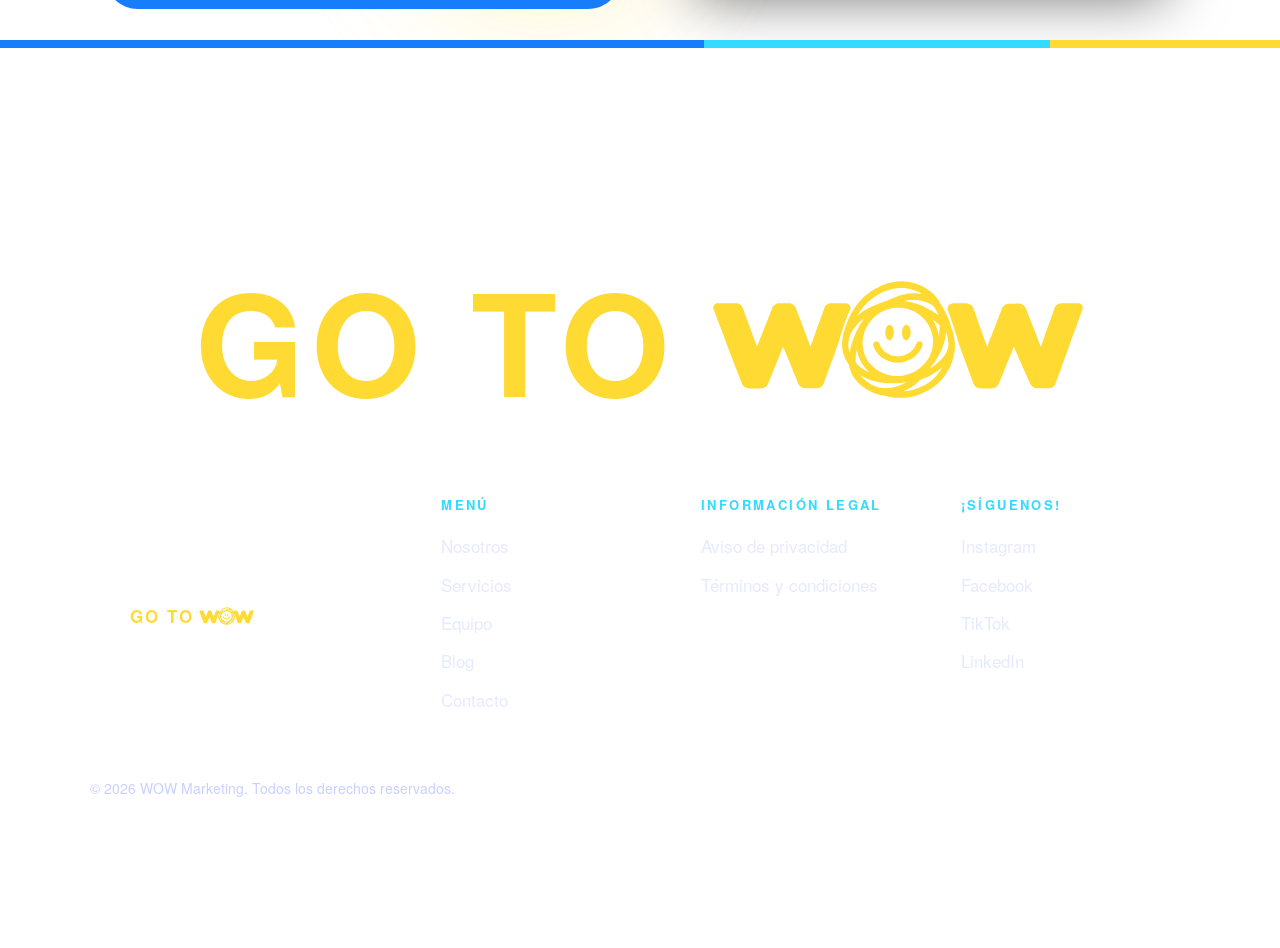
==== commit 00f7015c: "Prueba: oculta Resultados, regresa el formulario y agrega Contacto al menú Co-Authored-By: Claude Op" ====
--- a/index.html
+++ b/index.html
@@ -31,7 +31,7 @@
   <header class="nav" data-header>
     <a class="brand" href="#inicio" aria-label="WOW Marketing, ir al inicio"><span class="brand-plate"><img src="assets/wow-logo.svg" alt="WOW Marketing" width="1029" height="450" /></span></a>
     <button class="menu-toggle" type="button" aria-expanded="false" aria-controls="nav-menu" aria-label="Abrir menú"><span></span><span></span><span></span></button>
-    <nav id="nav-menu" aria-label="Navegación principal"><a href="#quienes-somos">Nosotros</a><a href="#servicios">Servicios</a><a href="#resultados">Resultados</a><a href="#equipo">Equipo</a><a href="#blog">Blog</a></nav>
+    <nav id="nav-menu" aria-label="Navegación principal"><a href="#quienes-somos">Nosotros</a><a href="#servicios">Servicios</a><a href="#equipo">Equipo</a><a href="#blog">Blog</a><a href="#contacto">Contacto</a></nav>
   </header>
 
   <main id="contenido">
@@ -45,7 +45,7 @@
         <div class="hero-actions">
           <a class="button" href="#contacto" aria-label="Go to WOW: contáctanos"><span class="gtw" aria-hidden="true">GO TO <img class="gtw-logo" src="assets/wow-wordmark-azul.svg" alt="" /></span></a>
         
-          <a class="button button-negativo" href="#resultados"><span class="gtw">VER PORTAFOLIO</span></a>
+          <a class="button button-negativo" href="#servicios"><span class="gtw">VER SERVICIOS</span></a>
         </div>
       </div>
       <div class="hero-stage">
@@ -97,7 +97,8 @@
       <span class="blob blob-p1 flash" aria-hidden="true"></span><span class="blob blob-p2 flash flash-2" aria-hidden="true"></span><span class="blob blob-p3 flash flash-3" aria-hidden="true"></span>
       <span class="blob blob-t1 flash flash-2" aria-hidden="true"></span><span class="blob blob-t2" aria-hidden="true"></span><span class="blob blob-t3 flash flash-3" aria-hidden="true"></span>
     <!-- RESULTADOS -->
-    <section class="portfolio section" id="resultados" data-escena="05 · Resultados" data-color="blanco">
+    <!-- RESULTADOS: sección oculta por ahora (volverá cuando haya casos reales). Para mostrarla, quita el atributo hidden y regresa el enlace "Resultados" al menú y al pie de página. -->
+    <section hidden class="portfolio section" id="resultados" data-escena="05 · Resultados" data-color="blanco">
       <div class="section-head reveal"><p class="eyebrow"><span class="eyebrow-pill tono-amarillo"><img class="eyebrow-iso" src="assets/wow-isotipo-amarillo.svg" alt="" />Resultados</span></p><h2 class="titulo-wow">Marcas que ya<br>dijeron <img class="wow-inline" src="assets/wow-wordmark-azul-claro.svg" alt="WOW" /></h2><p class="section-lead">Conoce a los profesionistas y marcas que han confiado en nuestro trabajo.</p></div>
       <!-- Espacio preparado para testimonios, galería de marcas y caso destacado (oculto hasta tener el material) -->
       <div class="portfolio-ready" hidden aria-hidden="true"><section class="testimonials" aria-label="Testimonios de clientes"></section><section class="brand-gallery" aria-label="Marcas personales desarrolladas"></section><article class="featured-case" aria-label="Caso destacado de Juan Pablo Berlanga"></article></div>
@@ -152,7 +153,7 @@
     </section>
 
     <!-- CONTACTO -->
-    <section class="diagnostic section sin-formulario" id="contacto" data-escena="08 · Contacto" data-color="blanco">
+    <section class="diagnostic section" id="contacto" data-escena="08 · Contacto" data-color="blanco">
       <span class="blob blob-c1" aria-hidden="true"></span><span class="blob blob-c2" aria-hidden="true"></span>
       <div class="bounce-box reveal" id="bounceBox">
         <img class="bounce-iso bounce-iso-1" src="assets/wow-isotipo.svg" alt="" aria-hidden="true" />
@@ -167,8 +168,8 @@
           <p class="gtw-big" aria-label="Go to WOW">GO TO <img src="assets/wow-wordmark-amarillo.svg" alt="" /></p>
         </div>
       </div>
-      <!-- BUZÓN WOW (pendiente): formulario oculto hasta conectar el destino de las respuestas (Google Sheets "Buzón WOW" + aviso por Gmail). Para mostrarlo, quita el atributo hidden y la clase sin-formulario de la sección. -->
-      <form class="contact-form glass glass-dark reveal" id="contactForm" novalidate hidden>
+      <!-- BUZÓN WOW (pendiente): el formulario está visible pero aún no envía; falta conectar el destino de las respuestas (Google Sheets "Buzón WOW" + aviso por Gmail). -->
+      <form class="contact-form glass glass-dark reveal" id="contactForm" novalidate>
         <label class="hp" aria-hidden="true" hidden>Sitio web<input name="website" tabindex="-1" autocomplete="off" /></label>
         <label>Nombre completo<input name="nombre" autocomplete="name" required placeholder="¿Cómo te llamas?" /></label>
         <label>Profesión o especialidad<input name="profesion" autocomplete="organization-title" required placeholder="¿En qué eres experto?" /></label>
@@ -186,7 +187,7 @@
   <footer data-escena="09 · Cierre" data-color="azul">
     <p class="cierre-hook" aria-label="Go to WOW">GO TO <img src="assets/wow-wordmark-amarillo.svg" alt="" /></p>
     <div class="footer-brand"><span class="footer-logo"><img src="assets/wow-logo-blanco.svg" alt="WOW Marketing" /></span><p class="go-to-wow" aria-label="Go to WOW">GO TO <img class="gtw-logo" src="assets/wow-wordmark-amarillo.svg" alt="" /></p></div>
-    <nav aria-label="Menú del pie de página"><h2>Menú</h2><a href="#quienes-somos">Nosotros</a><a href="#servicios">Servicios</a><a href="#resultados">Resultados</a><a href="#equipo">Equipo</a><a href="#blog">Blog</a><a href="#contacto">Contacto</a></nav>
+    <nav aria-label="Menú del pie de página"><h2>Menú</h2><a href="#quienes-somos">Nosotros</a><a href="#servicios">Servicios</a><a href="#equipo">Equipo</a><a href="#blog">Blog</a><a href="#contacto">Contacto</a></nav>
     <div class="footer-column"><h2>Información legal</h2><span>Aviso de privacidad</span><span>Términos y condiciones</span></div>
     <div class="footer-column"><h2>¡Síguenos!</h2><span>Instagram</span><span>Facebook</span><span>TikTok</span><span>LinkedIn</span></div>
     <p class="copy">© 2026 WOW Marketing. Todos los derechos reservados.</p>
--- a/styles.css
+++ b/styles.css
@@ -805,3 +805,27 @@
 .diagnostic.sin-formulario{grid-template-columns:1fr!important}
 .diagnostic.sin-formulario .bounce-box{width:100%;max-width:1180px;margin-inline:auto}
 .contact-form[hidden]{display:none!important}
+/* Menú desplegable: al pasar el cursor, todo el recuadro del título se ilumina con los colores WOW en secuencia
+   (azul eléctrico, amarillo, blanco, cian), sin sombra y cubriendo el ancho y alto completos del botón */
+@media(max-width:1120px){
+  .nav.menu-active nav{gap:6px}
+  .nav.menu-active nav a{display:block;width:100%;box-sizing:border-box;padding:14px 18px;border-radius:16px;border-bottom:0;transition:background .25s,color .25s}
+  .nav.menu-active nav a:nth-child(4n+1){--menu-c:var(--blue);--menu-t:var(--white)}
+  .nav.menu-active nav a:nth-child(4n+2){--menu-c:var(--yellow);--menu-t:var(--navy)}
+  .nav.menu-active nav a:nth-child(4n+3){--menu-c:var(--white);--menu-t:var(--navy)}
+  .nav.menu-active nav a:nth-child(4n+4){--menu-c:var(--cyan);--menu-t:var(--navy)}
+  .nav.menu-active nav a:hover,.nav.menu-active nav a:focus-visible{background:var(--menu-c);color:var(--menu-t);box-shadow:none;outline:none}
+}
+/* Menú desplegable como panel lateral izquierdo: ocupa 1/3 del ancho de la pantalla */
+@media(max-width:1120px){
+  .nav.menu-active nav{left:0!important;right:auto!important;width:max(33.333vw,300px);box-sizing:border-box;padding:22px 24px 30px!important;border-right:1px solid rgba(255,255,255,.12);box-shadow:24px 0 60px rgba(4,7,40,.45)}
+  body.menu-open::after{content:'';position:fixed;inset:84px 0 0 0;background:rgba(4,7,40,.45);z-index:19}
+}
+@media(max-width:560px){body.menu-open::after{top:72px}}
+@media(max-width:600px){.nav.menu-active nav{width:100%;border-right:0}}
+/* Menú lateral: el color de cada opción cubre todo el renglón del panel, de orilla a orilla y sin espacios entre opciones */
+@media(max-width:1120px){
+  .nav.menu-active nav{padding:0!important;gap:0!important}
+  .nav.menu-active nav a{border-radius:0;padding:22px clamp(24px,3vw,40px);margin:0}
+}
+section[hidden]{display:none!important}
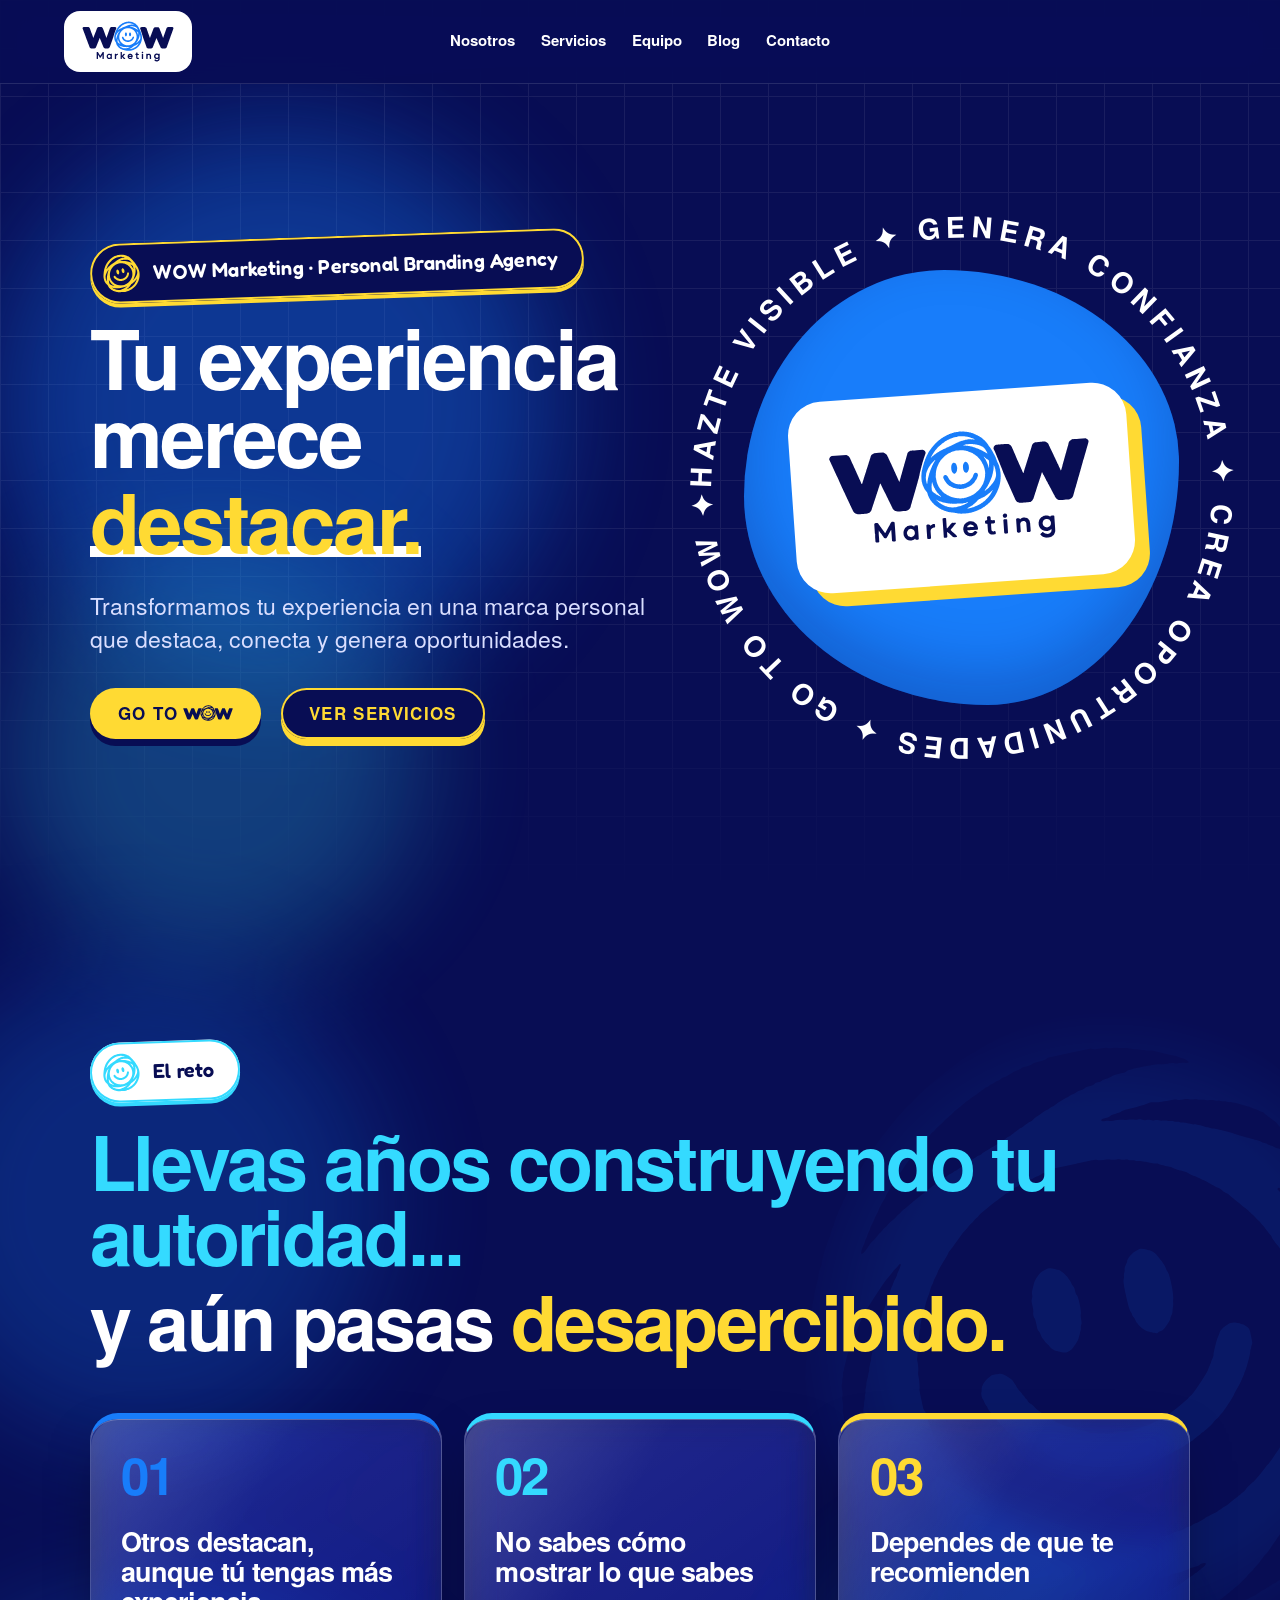
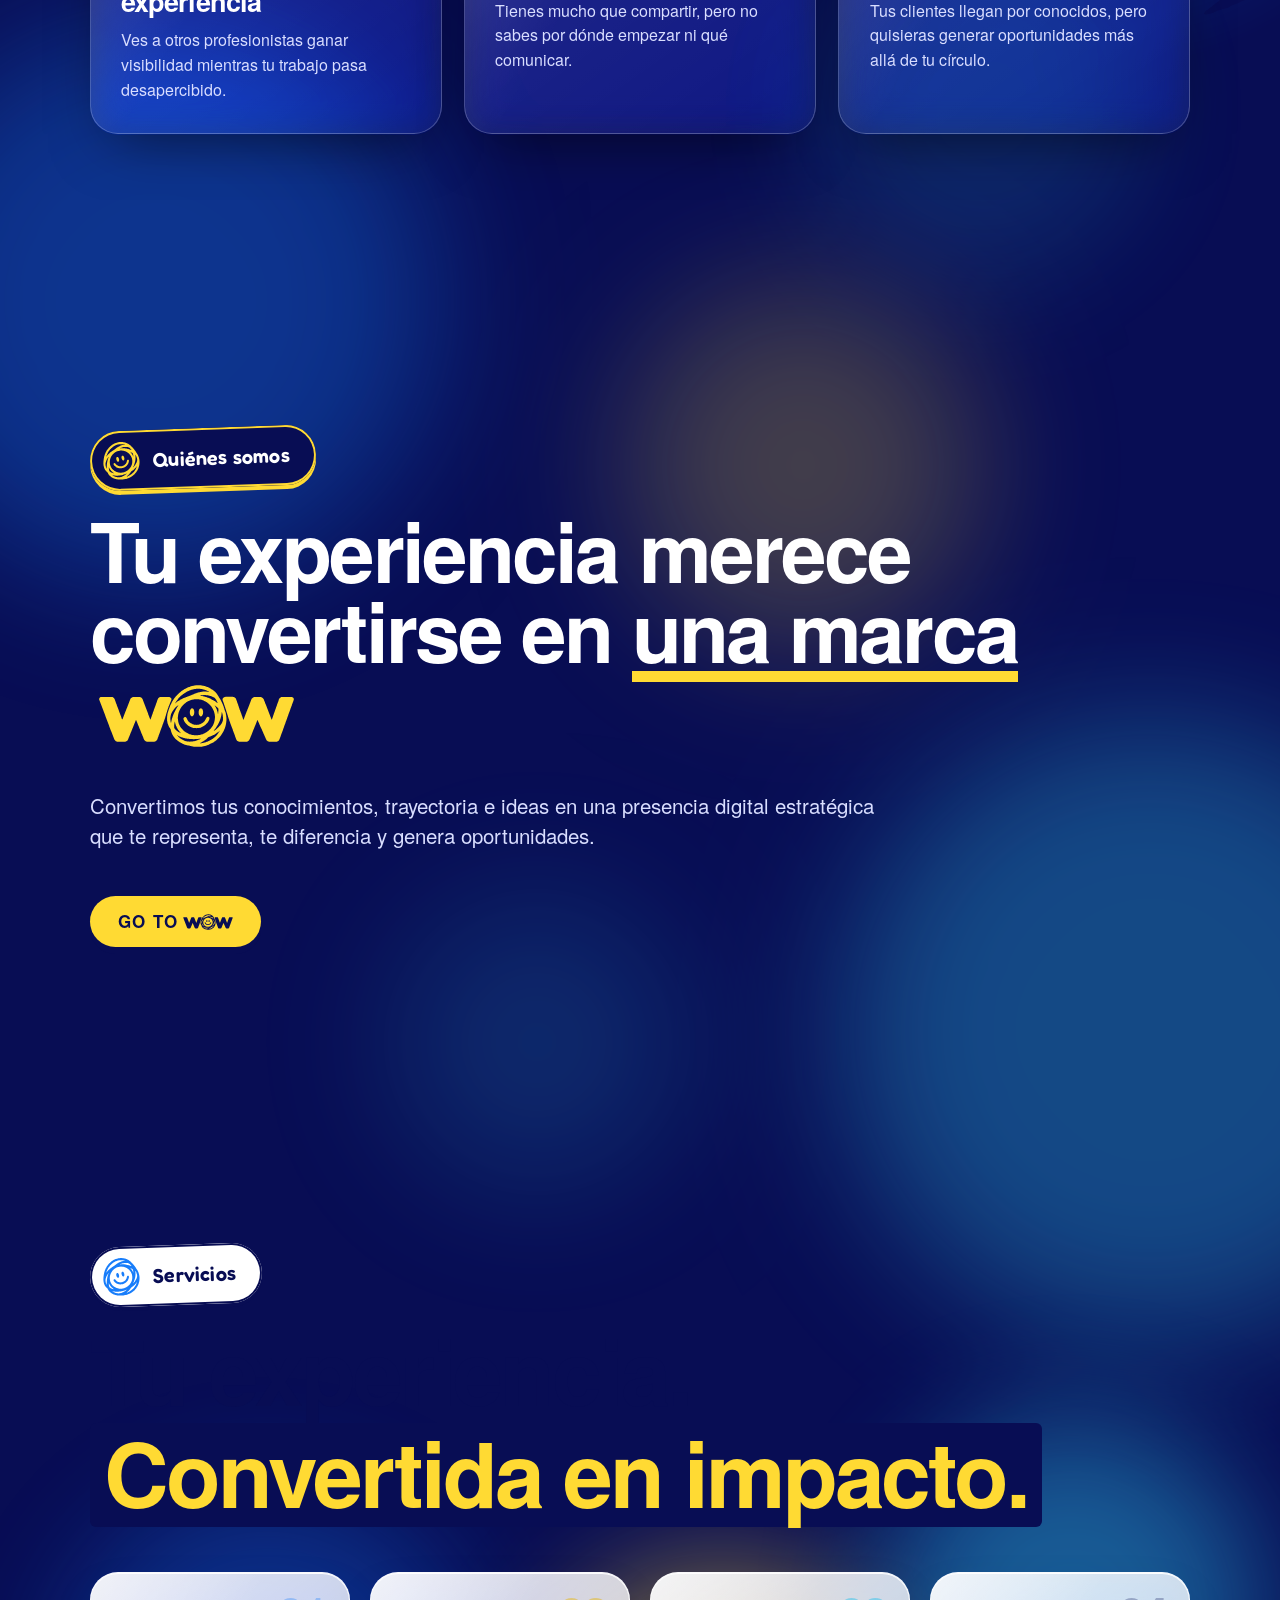
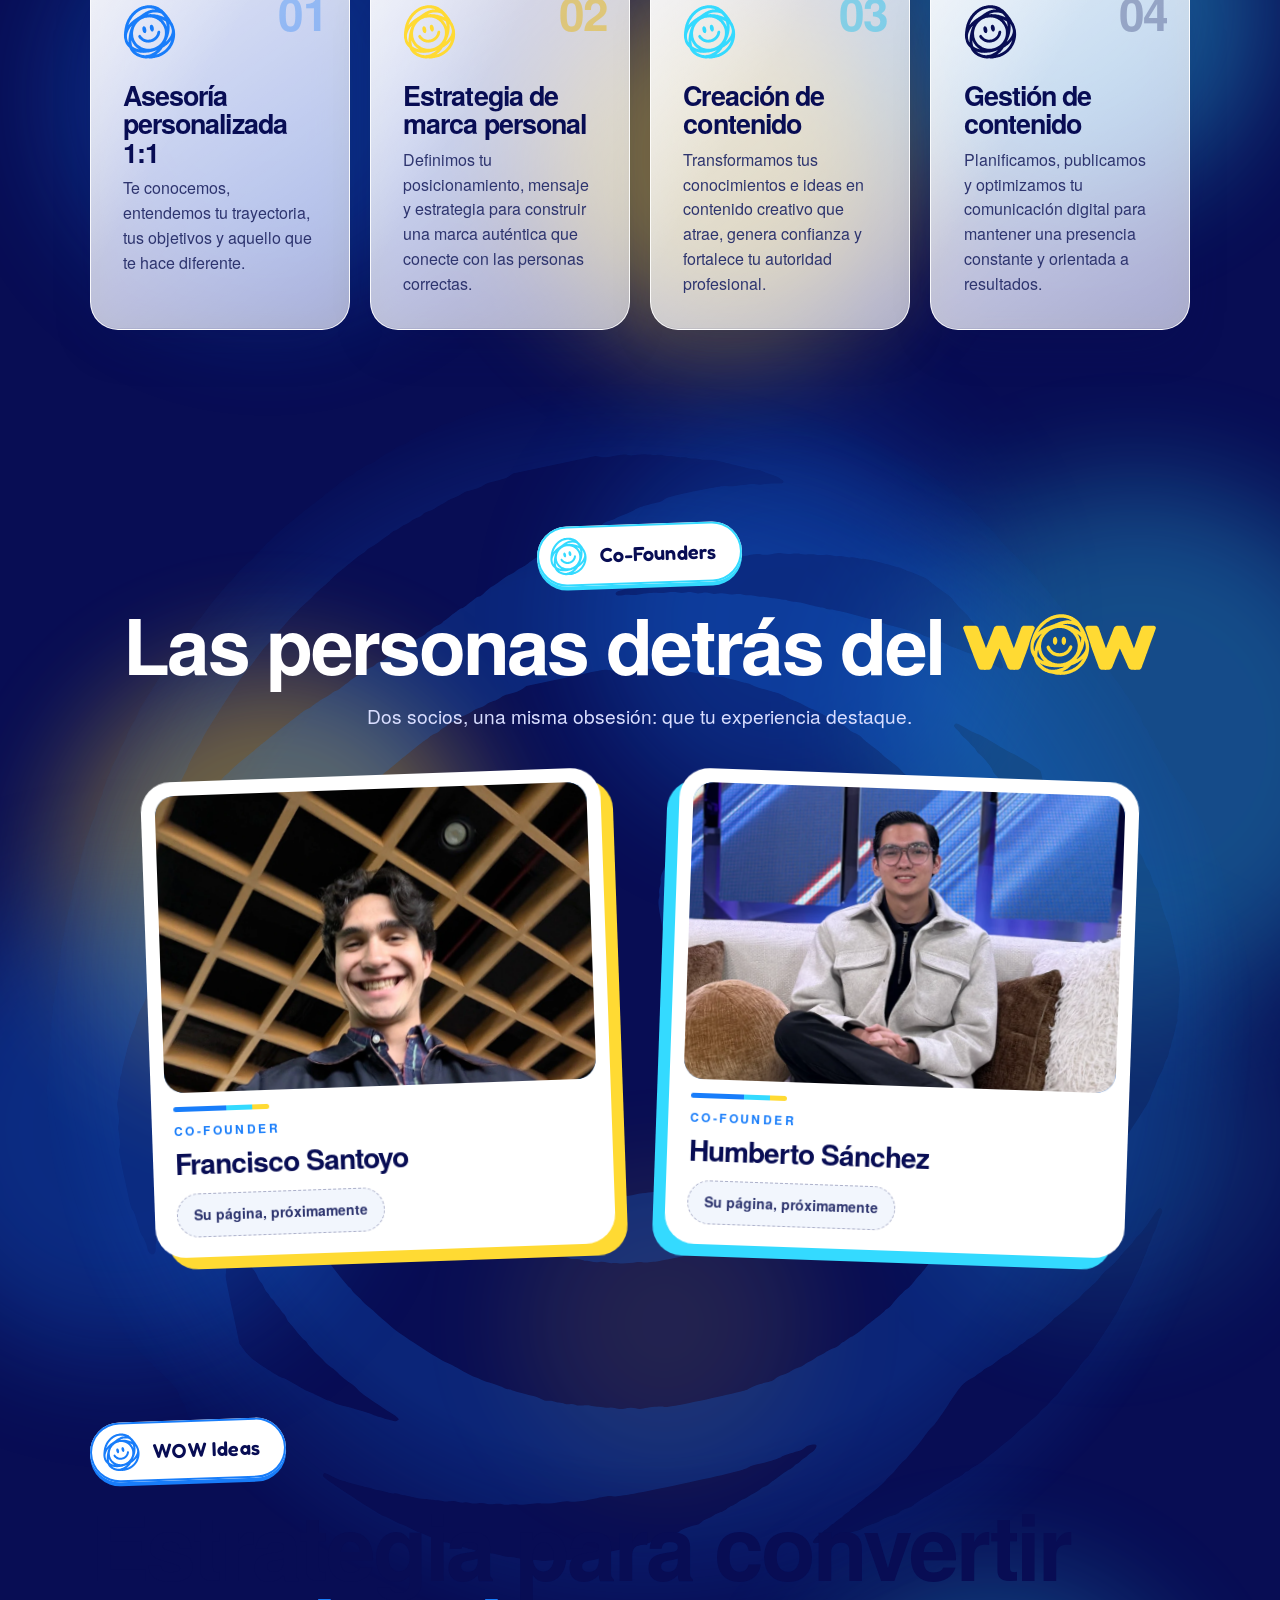
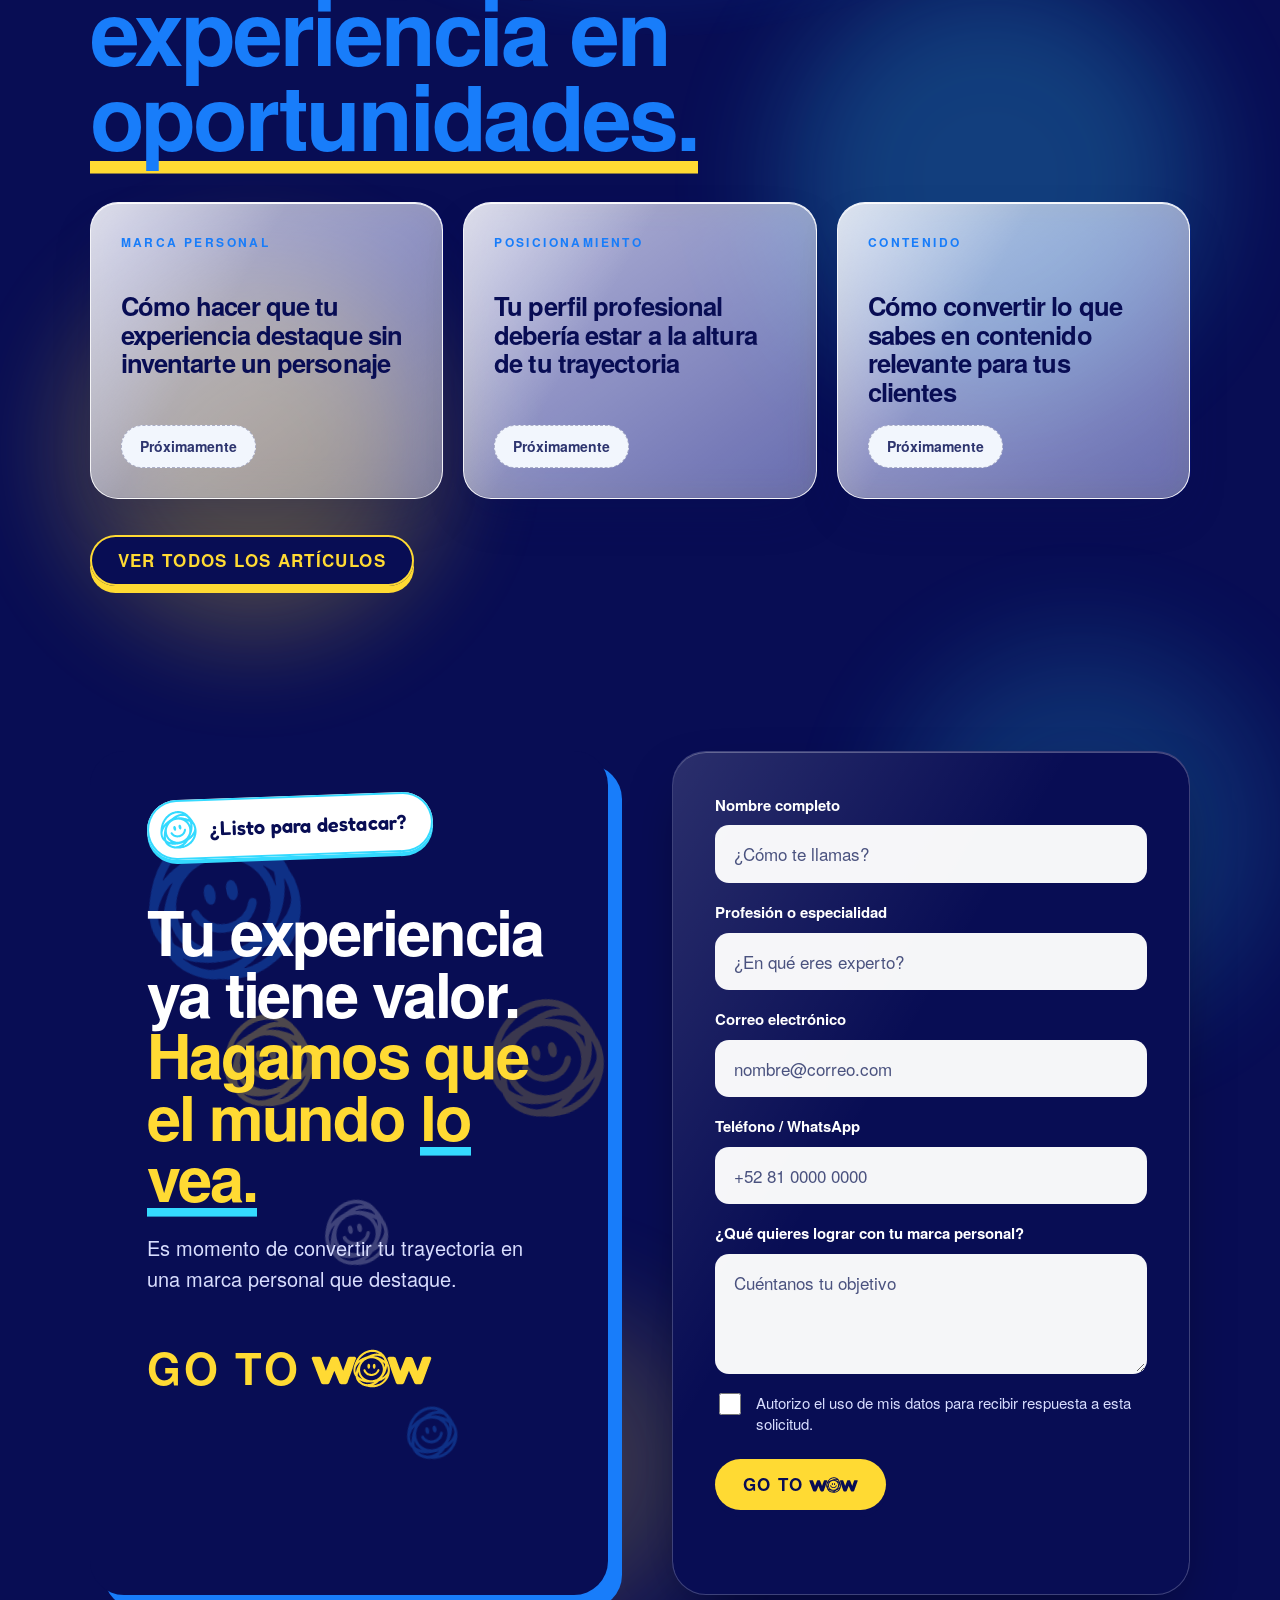
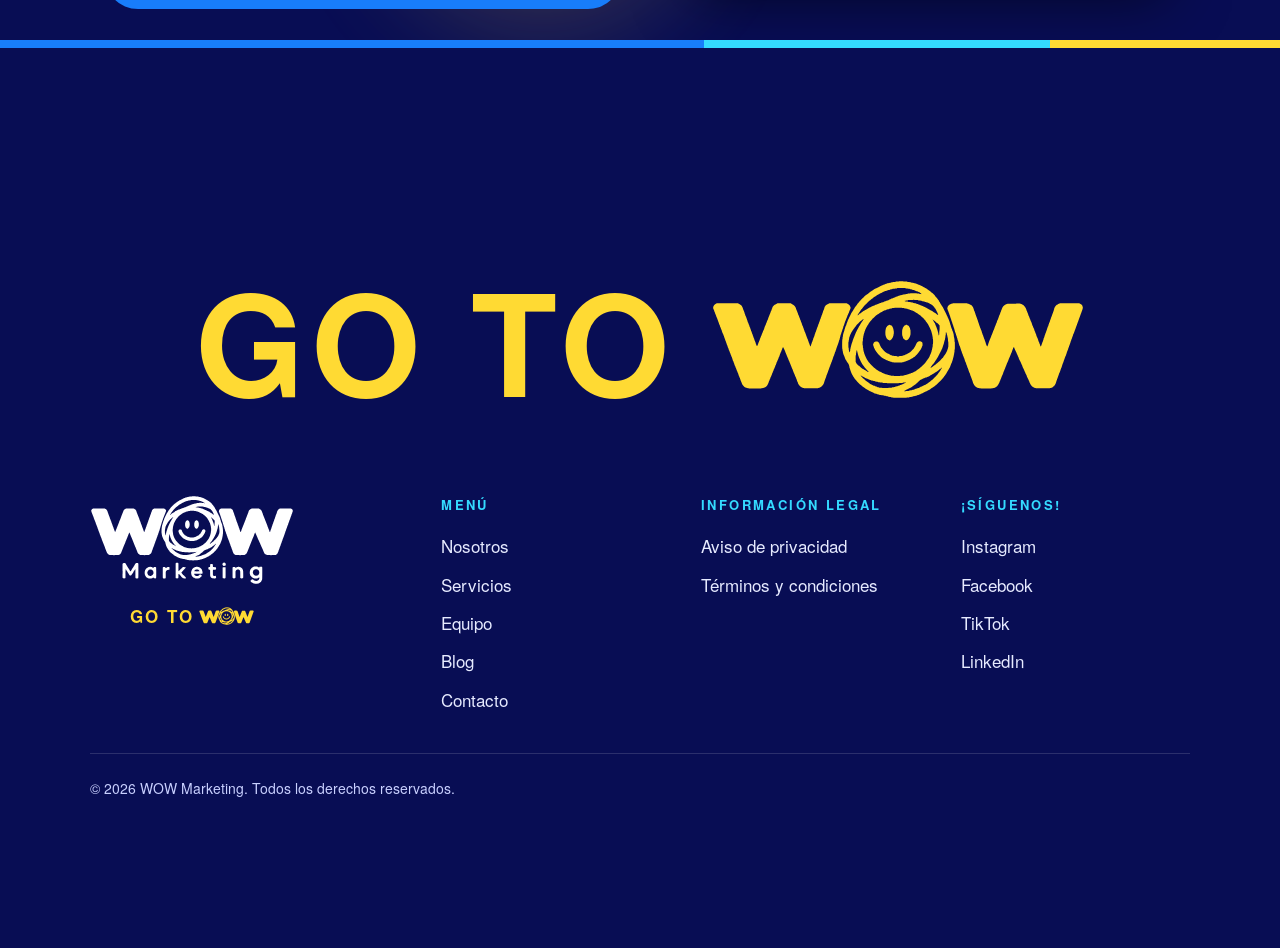
==== commit 047abac5: "Prueba: quita el sello central de Co-Founders y corrige escenas con Resultados oculto Co-Authored-By" ====
--- a/index.html
+++ b/index.html
@@ -133,10 +133,6 @@
             <span class="glare" aria-hidden="true"></span>
           </div>
         </article>
-        <span class="team-badge" aria-hidden="true">
-          <svg class="badge-ring" viewBox="0 0 200 200"><defs><path id="badgeCircle" d="M100,100 m-74,0 a74,74 0 1,1 148,0 a74,74 0 1,1 -148,0"/></defs><text><textPath href="#badgeCircle" textLength="462">GO TO WOW · GO TO WOW · GO TO WOW ·</textPath></text></svg>
-          <img class="badge-iso" src="assets/wow-isotipo-blanco.svg" alt="" />
-        </span>
       </div>
     </section>
 
--- a/styles.css
+++ b/styles.css
@@ -829,3 +829,6 @@
   .nav.menu-active nav a{border-radius:0;padding:22px clamp(24px,3vw,40px);margin:0}
 }
 section[hidden]{display:none!important}
+/* Co-Founders sin el sello central: las dos tarjetas quedan lado a lado (en celular, una debajo de otra) */
+@media(min-width:601px){.founders{grid-template-columns:repeat(2,minmax(0,min(460px,64vh)))!important;justify-content:center;gap:clamp(32px,5vw,96px)!important}}
+@media(min-width:601px) and (max-width:900px){.founders{grid-template-columns:repeat(2,minmax(0,1fr))!important;gap:24px!important}}
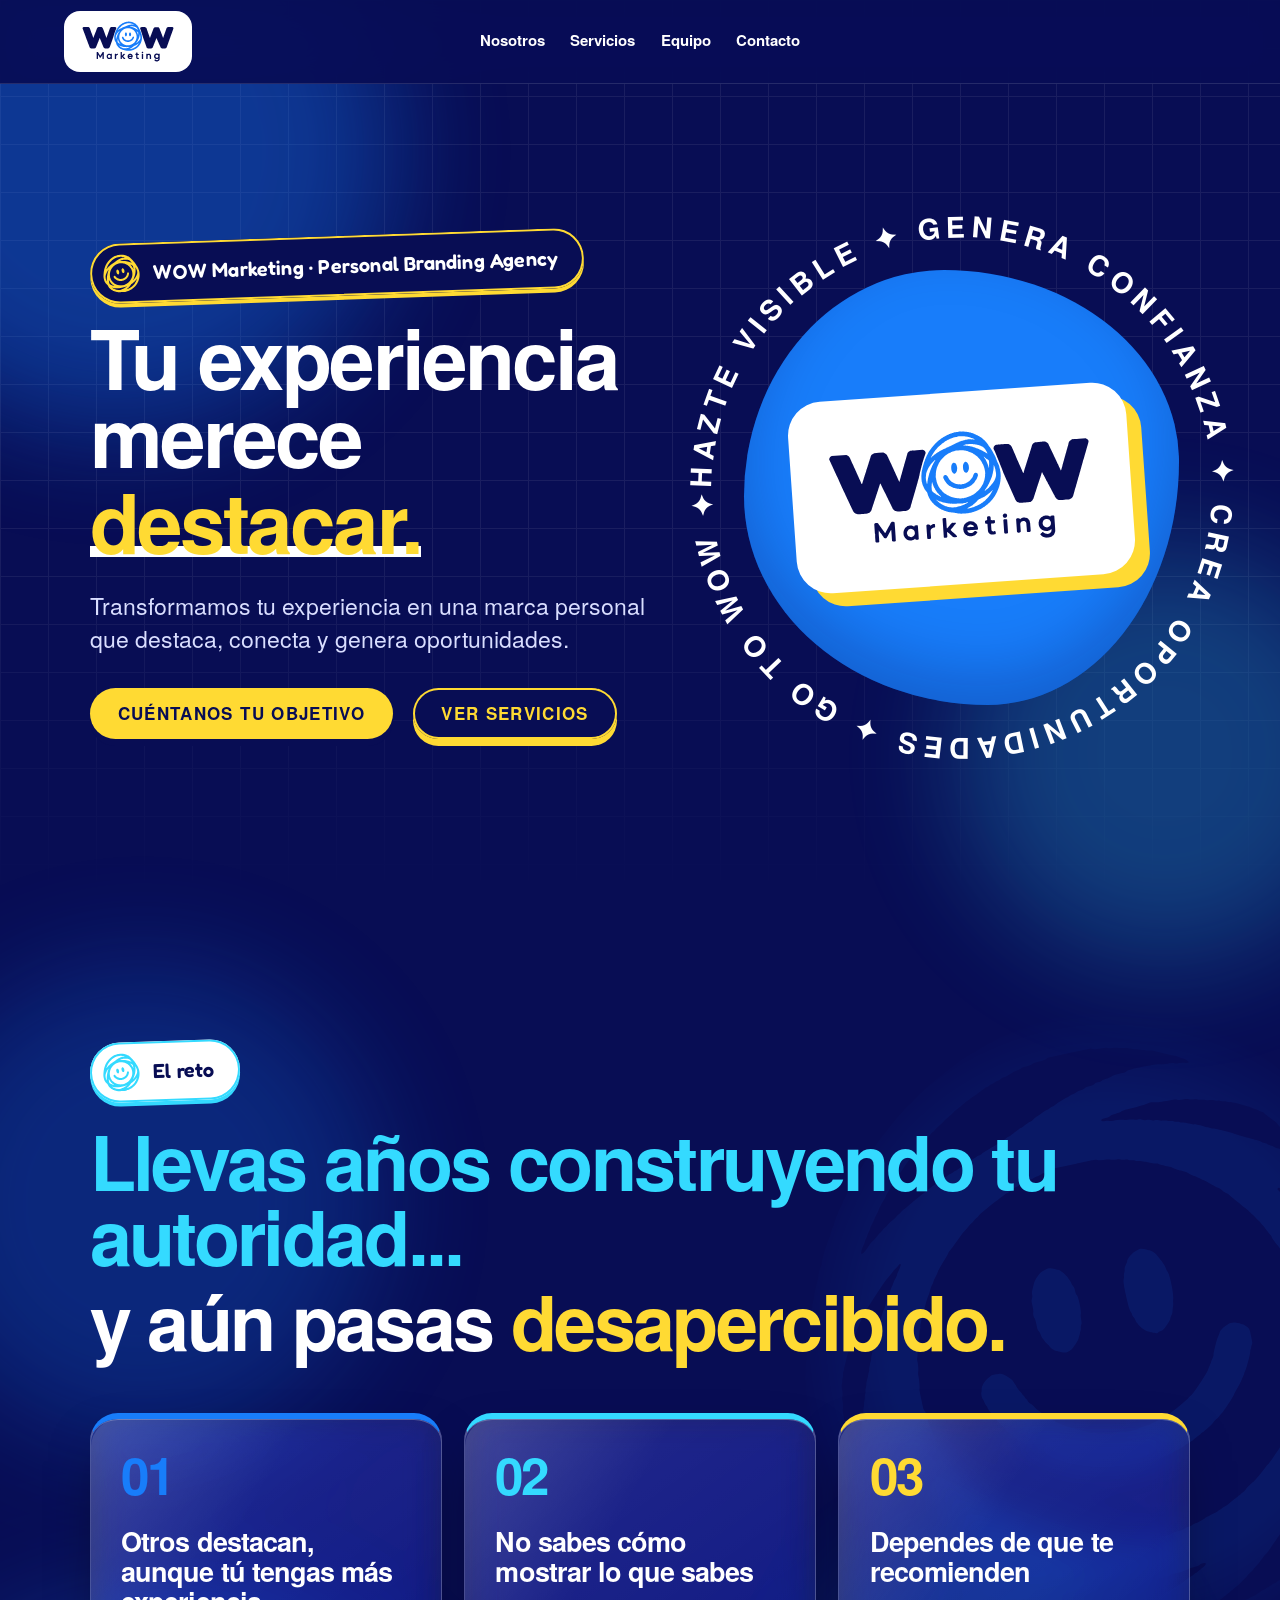
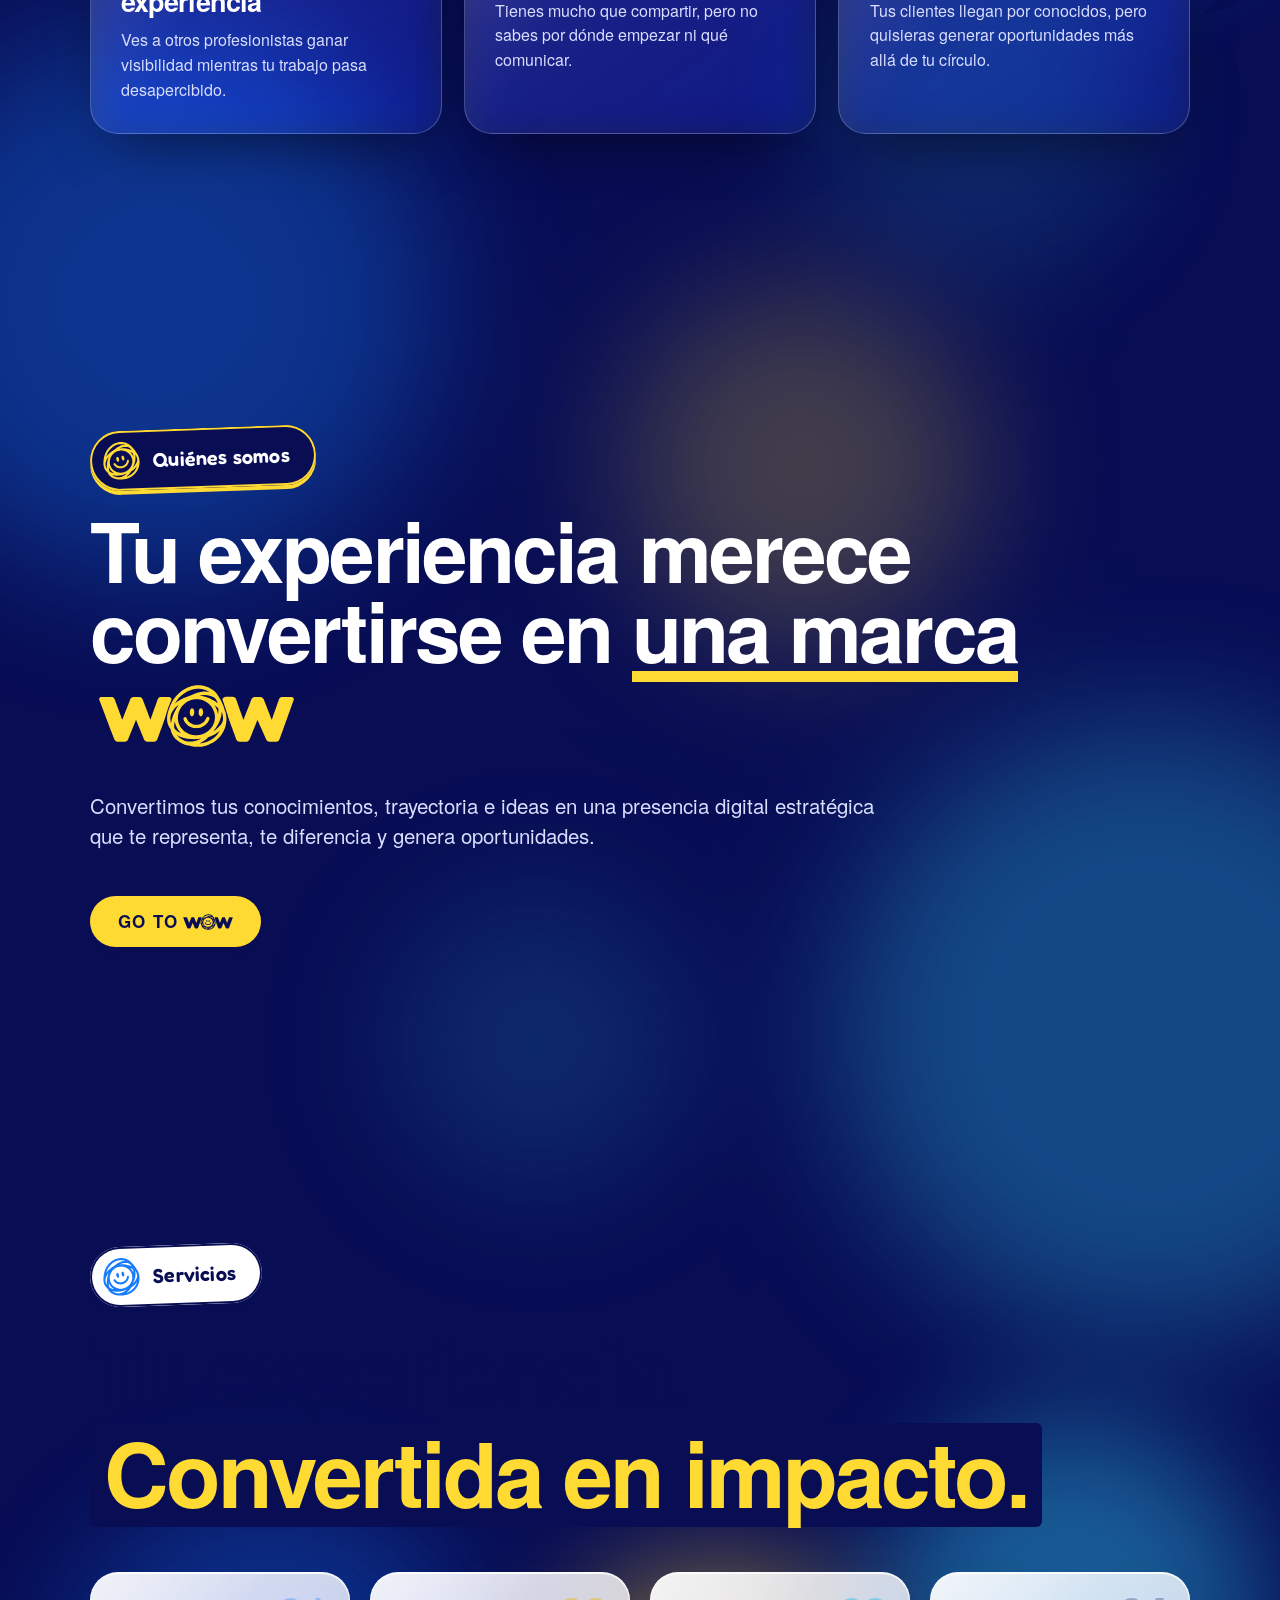
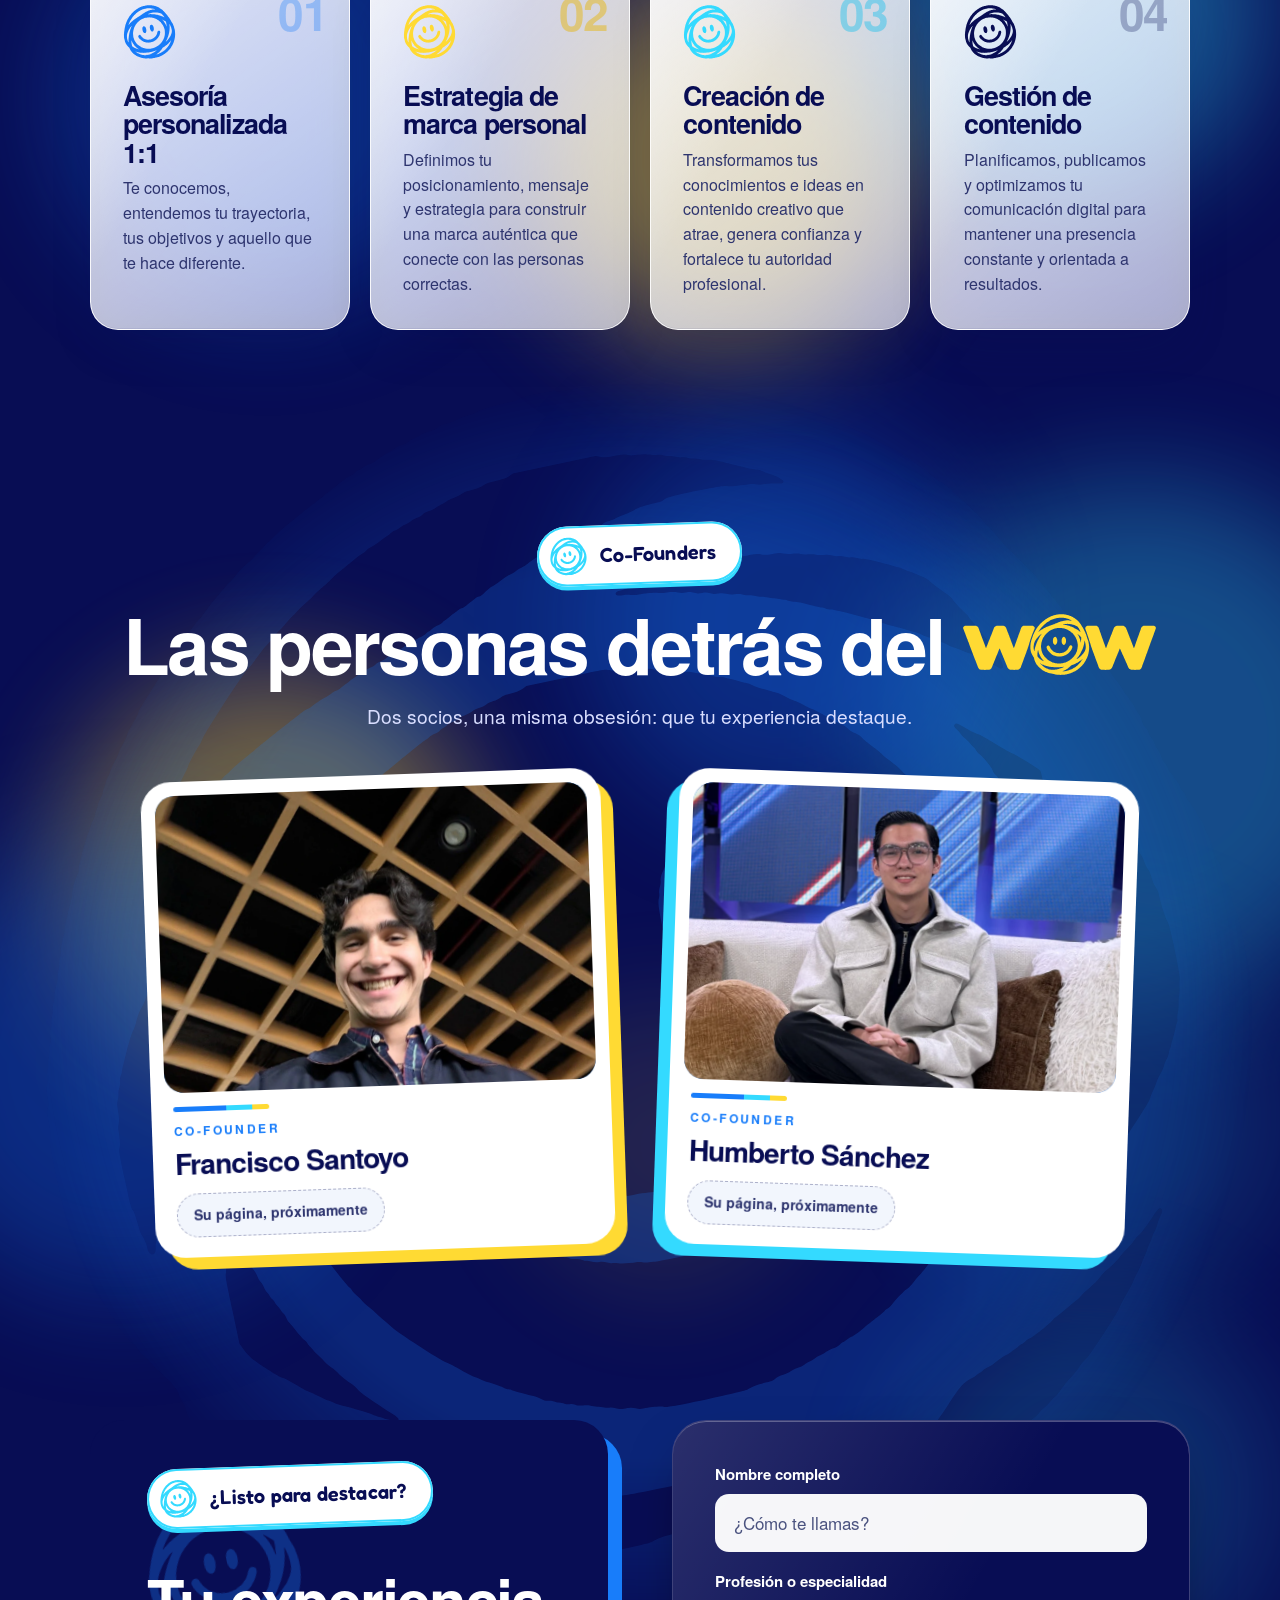
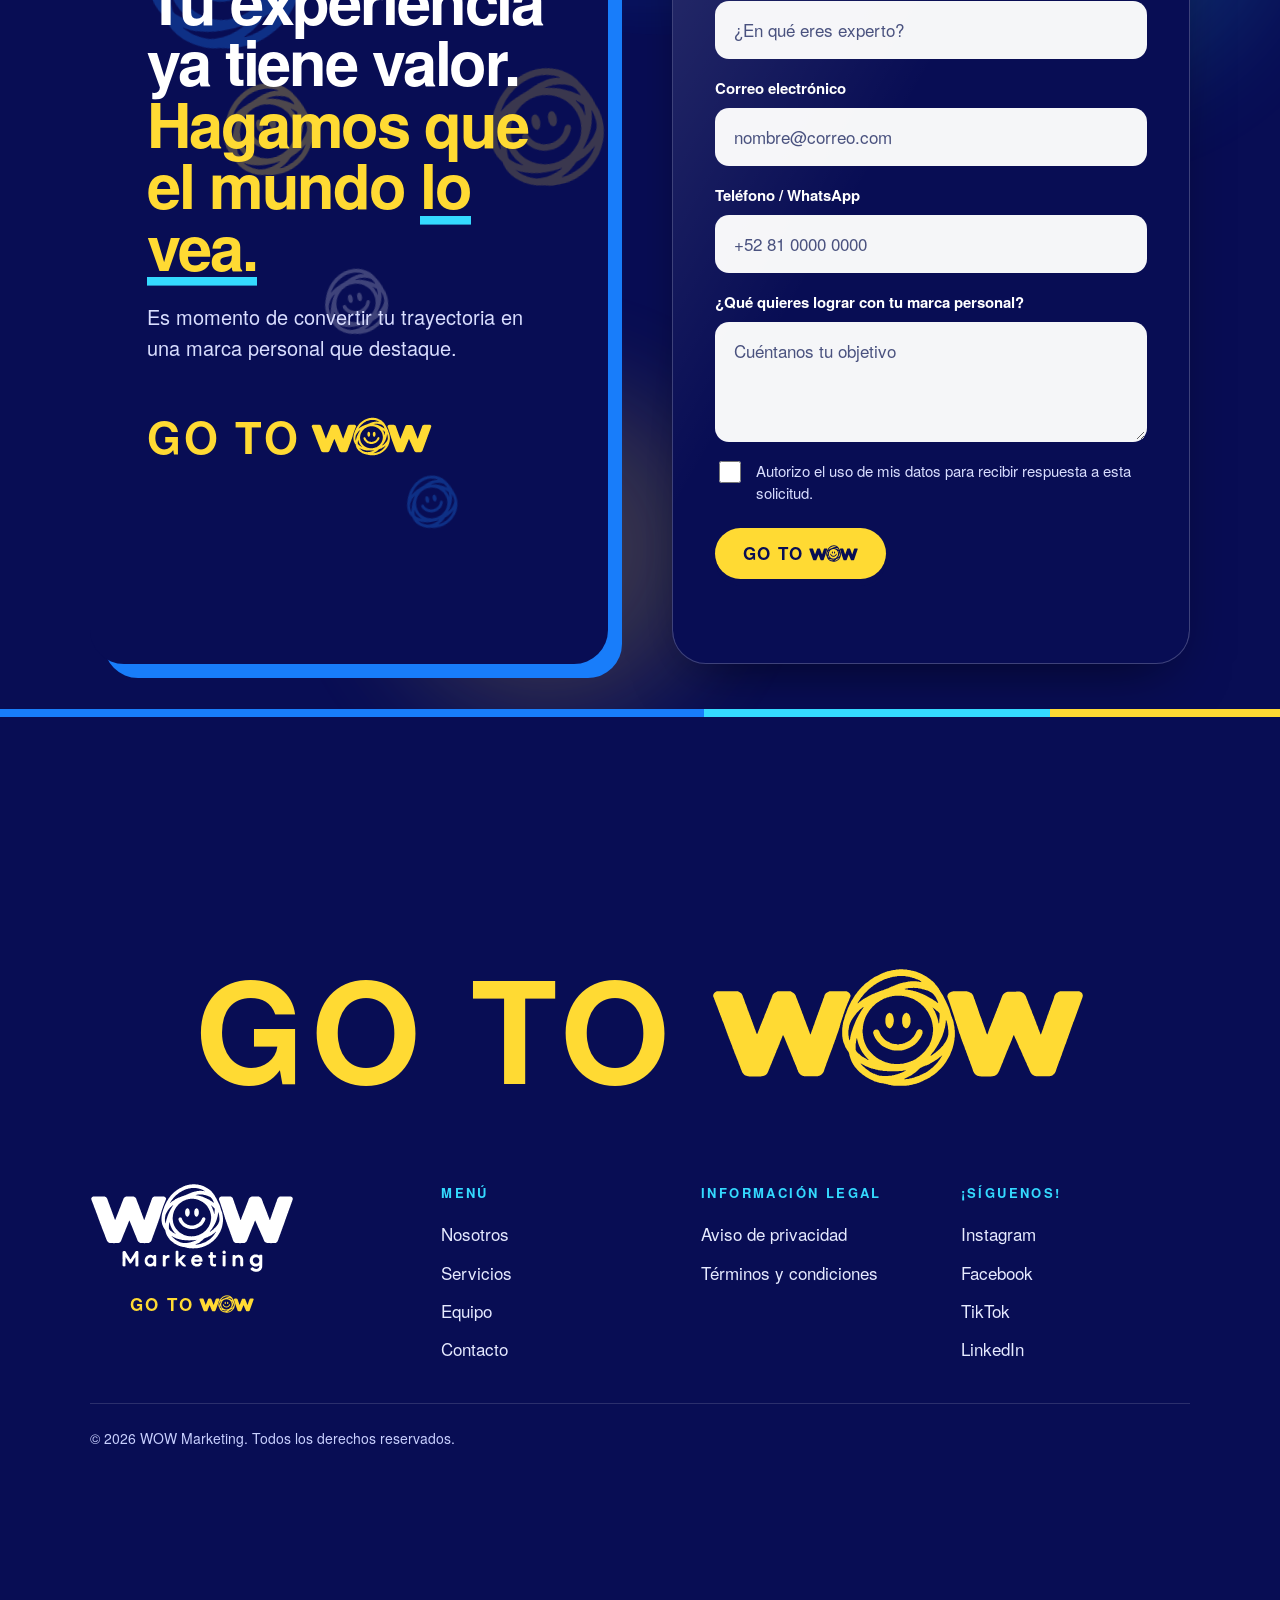
==== commit 13edc76e: "Prueba: botón Cuéntanos tu objetivo, WOW Ideas oculta sin artículos y formulario listo para el Buzón" ====
--- a/index.html
+++ b/index.html
@@ -31,7 +31,7 @@
   <header class="nav" data-header>
     <a class="brand" href="#inicio" aria-label="WOW Marketing, ir al inicio"><span class="brand-plate"><img src="assets/wow-logo.svg" alt="WOW Marketing" width="1029" height="450" /></span></a>
     <button class="menu-toggle" type="button" aria-expanded="false" aria-controls="nav-menu" aria-label="Abrir menú"><span></span><span></span><span></span></button>
-    <nav id="nav-menu" aria-label="Navegación principal"><a href="#quienes-somos">Nosotros</a><a href="#servicios">Servicios</a><a href="#equipo">Equipo</a><a href="#blog">Blog</a><a href="#contacto">Contacto</a></nav>
+    <nav id="nav-menu" aria-label="Navegación principal"><a href="#quienes-somos">Nosotros</a><a href="#servicios">Servicios</a><a href="#equipo">Equipo</a><!-- NAV_BLOG --><a href="#contacto">Contacto</a></nav>
   </header>
 
   <main id="contenido">
@@ -43,8 +43,7 @@
         <h1 class="hero-title">Tu experiencia merece<br><span class="gancho gancho-blanco">destacar.</span></h1>
         <p class="hero-lead">Transformamos tu experiencia en una marca personal que destaca, conecta y genera oportunidades.</p>
         <div class="hero-actions">
-          <a class="button" href="#contacto" aria-label="Go to WOW: contáctanos"><span class="gtw" aria-hidden="true">GO TO <img class="gtw-logo" src="assets/wow-wordmark-azul.svg" alt="" /></span></a>
-        
+          <a class="button" href="#contacto"><span class="gtw">CUÉNTANOS TU OBJETIVO</span></a>
           <a class="button button-negativo" href="#servicios"><span class="gtw">VER SERVICIOS</span></a>
         </div>
       </div>
@@ -139,7 +138,8 @@
     </div>
 
     <!-- WOW IDEAS -->
-    <section class="blog section" id="blog" data-escena="07 · WOW Ideas" data-color="blanco">
+    <!-- WOW IDEAS: oculta mientras no haya artículos publicados. scripts/build-blog.mjs la muestra (y agrega "Blog" al menú) en cuanto exista un artículo con "published": true. -->
+    <section hidden class="blog section" id="blog" data-escena="07 · WOW Ideas" data-color="blanco">
       <span class="blob blob-b1" aria-hidden="true"></span><span class="blob blob-b2" aria-hidden="true"></span>
       <div class="section-head reveal"><p class="eyebrow"><span class="eyebrow-pill tono-blue"><img class="eyebrow-iso" src="assets/wow-isotipo.svg" alt="" />WOW Ideas</span></p><h2>Estrategia para convertir<br><span>experiencia en <span class="gancho">oportunidades.</span></span></h2></div>
       <!-- BLOG_CARDS_START --><div class="article-grid" aria-label="Próximos artículos">
@@ -183,7 +183,7 @@
   <footer data-escena="09 · Cierre" data-color="azul">
     <p class="cierre-hook" aria-label="Go to WOW">GO TO <img src="assets/wow-wordmark-amarillo.svg" alt="" /></p>
     <div class="footer-brand"><span class="footer-logo"><img src="assets/wow-logo-blanco.svg" alt="WOW Marketing" /></span><p class="go-to-wow" aria-label="Go to WOW">GO TO <img class="gtw-logo" src="assets/wow-wordmark-amarillo.svg" alt="" /></p></div>
-    <nav aria-label="Menú del pie de página"><h2>Menú</h2><a href="#quienes-somos">Nosotros</a><a href="#servicios">Servicios</a><a href="#equipo">Equipo</a><a href="#blog">Blog</a><a href="#contacto">Contacto</a></nav>
+    <nav aria-label="Menú del pie de página"><h2>Menú</h2><a href="#quienes-somos">Nosotros</a><a href="#servicios">Servicios</a><a href="#equipo">Equipo</a><!-- NAV_BLOG --><a href="#contacto">Contacto</a></nav>
     <div class="footer-column"><h2>Información legal</h2><span>Aviso de privacidad</span><span>Términos y condiciones</span></div>
     <div class="footer-column"><h2>¡Síguenos!</h2><span>Instagram</span><span>Facebook</span><span>TikTok</span><span>LinkedIn</span></div>
     <p class="copy">© 2026 WOW Marketing. Todos los derechos reservados.</p>
--- a/styles.css
+++ b/styles.css
@@ -832,3 +832,7 @@
 /* Co-Founders sin el sello central: las dos tarjetas quedan lado a lado (en celular, una debajo de otra) */
 @media(min-width:601px){.founders{grid-template-columns:repeat(2,minmax(0,min(460px,64vh)))!important;justify-content:center;gap:clamp(32px,5vw,96px)!important}}
 @media(min-width:601px) and (max-width:900px){.founders{grid-template-columns:repeat(2,minmax(0,1fr))!important;gap:24px!important}}
+/* Buzón WOW: estados del envío del formulario */
+.contact-form.is-sending button[type="submit"]{opacity:.6;cursor:progress}
+.form-note.is-ok{color:var(--navy);background:var(--yellow);padding:12px 16px;border-radius:14px;font-weight:700}
+.form-note.is-error{color:var(--navy);background:var(--cyan);padding:12px 16px;border-radius:14px;font-weight:700}
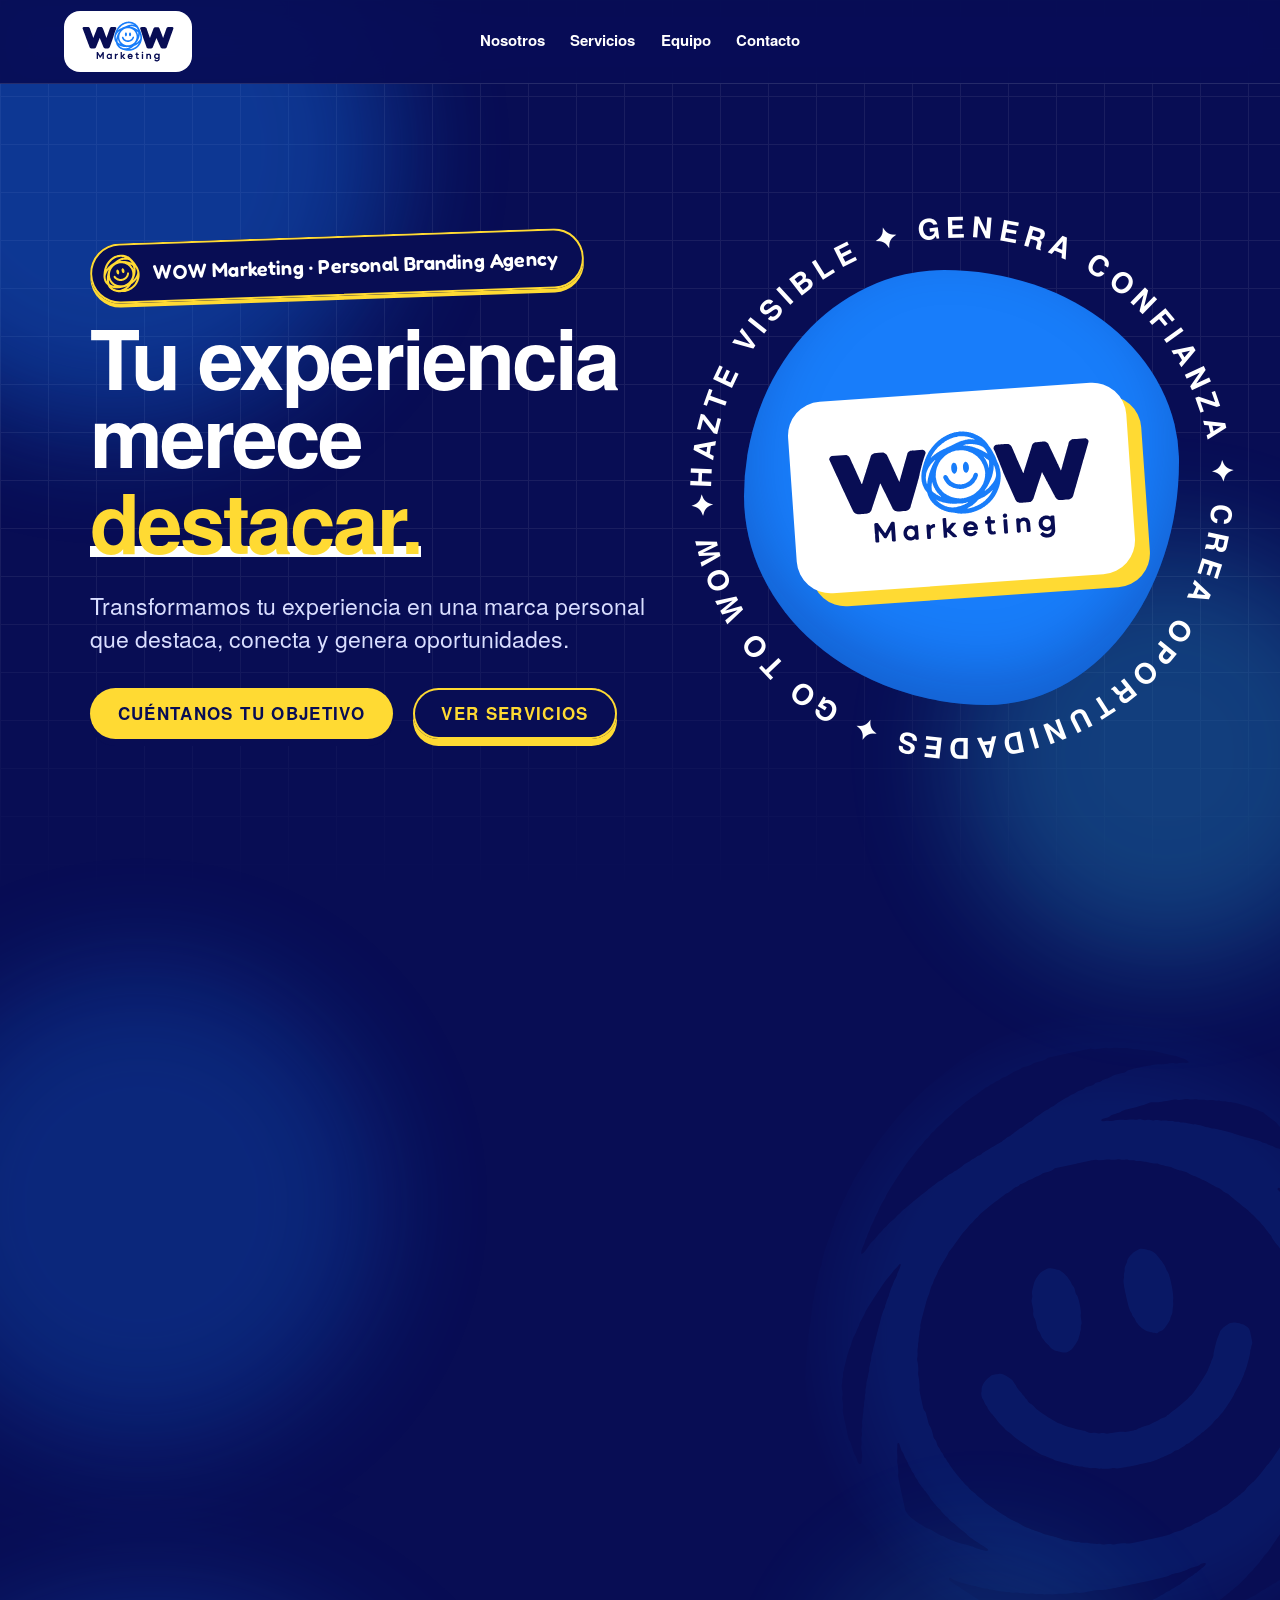
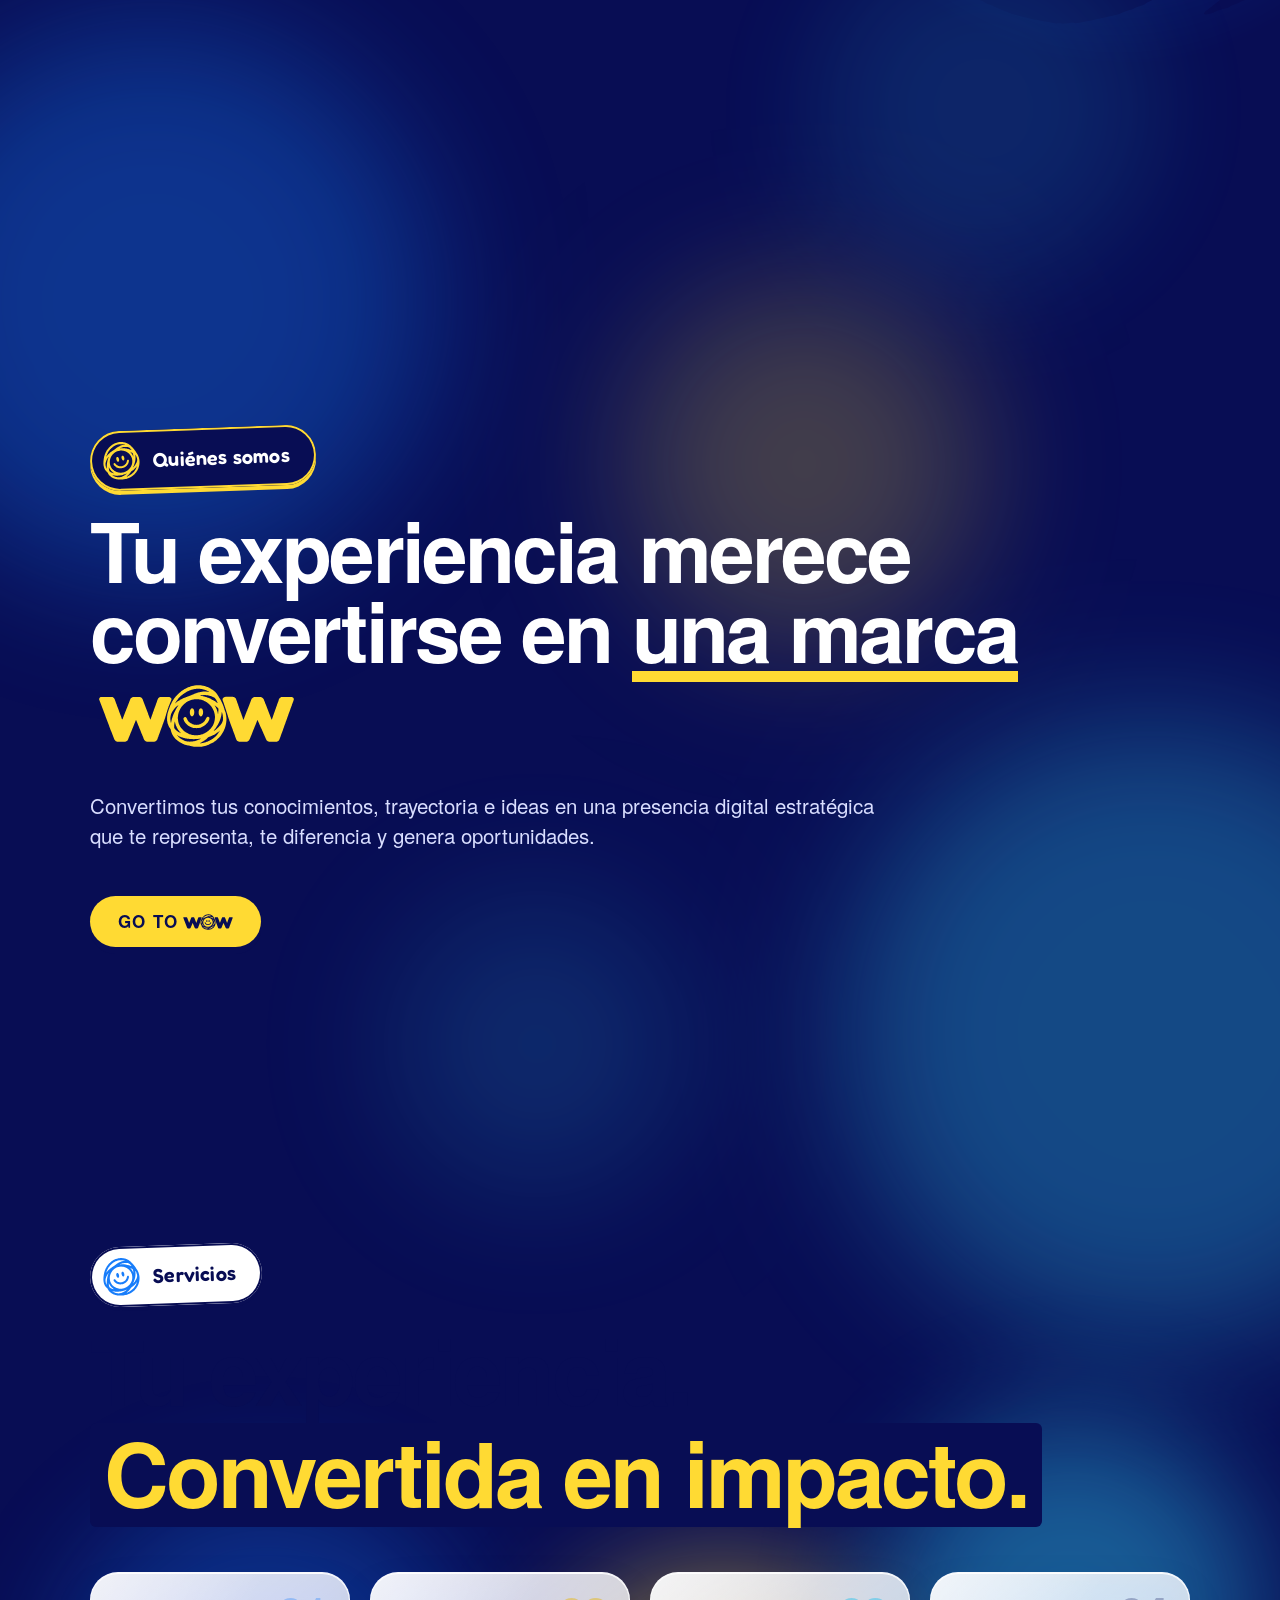
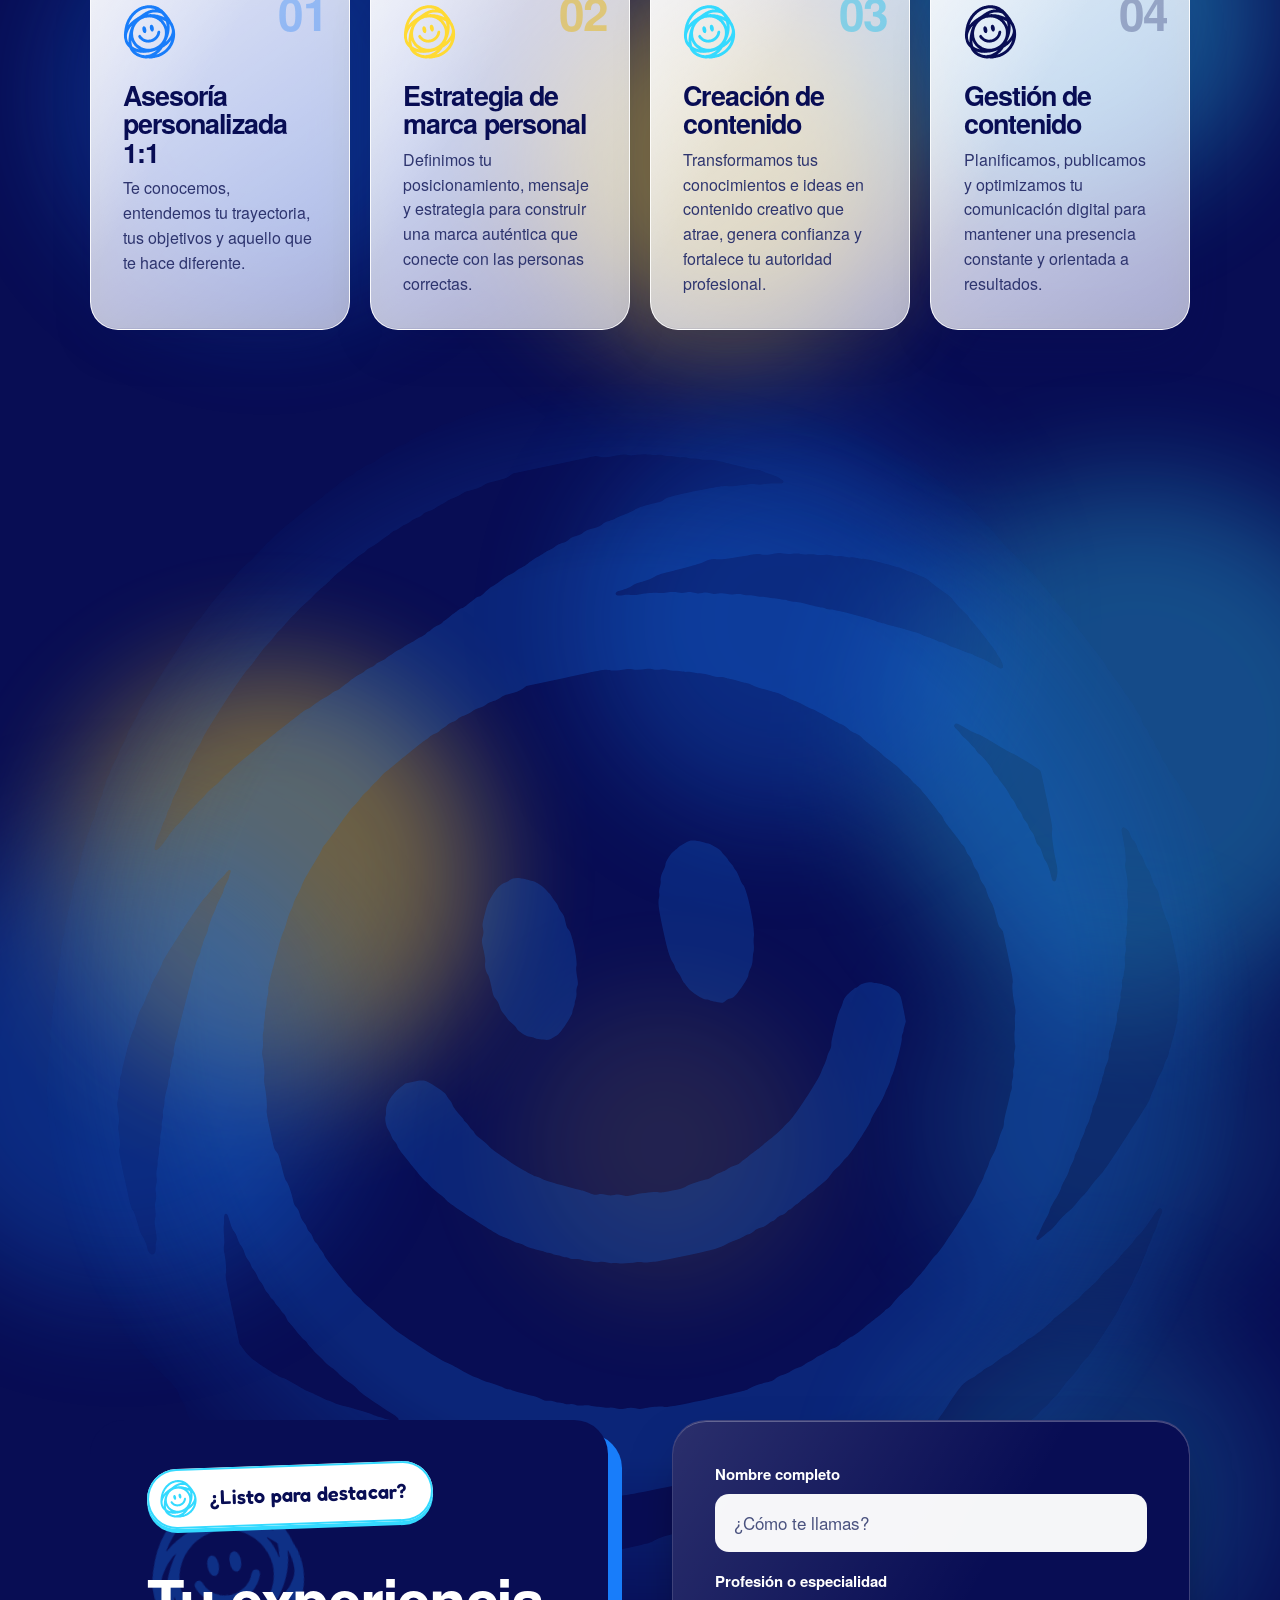
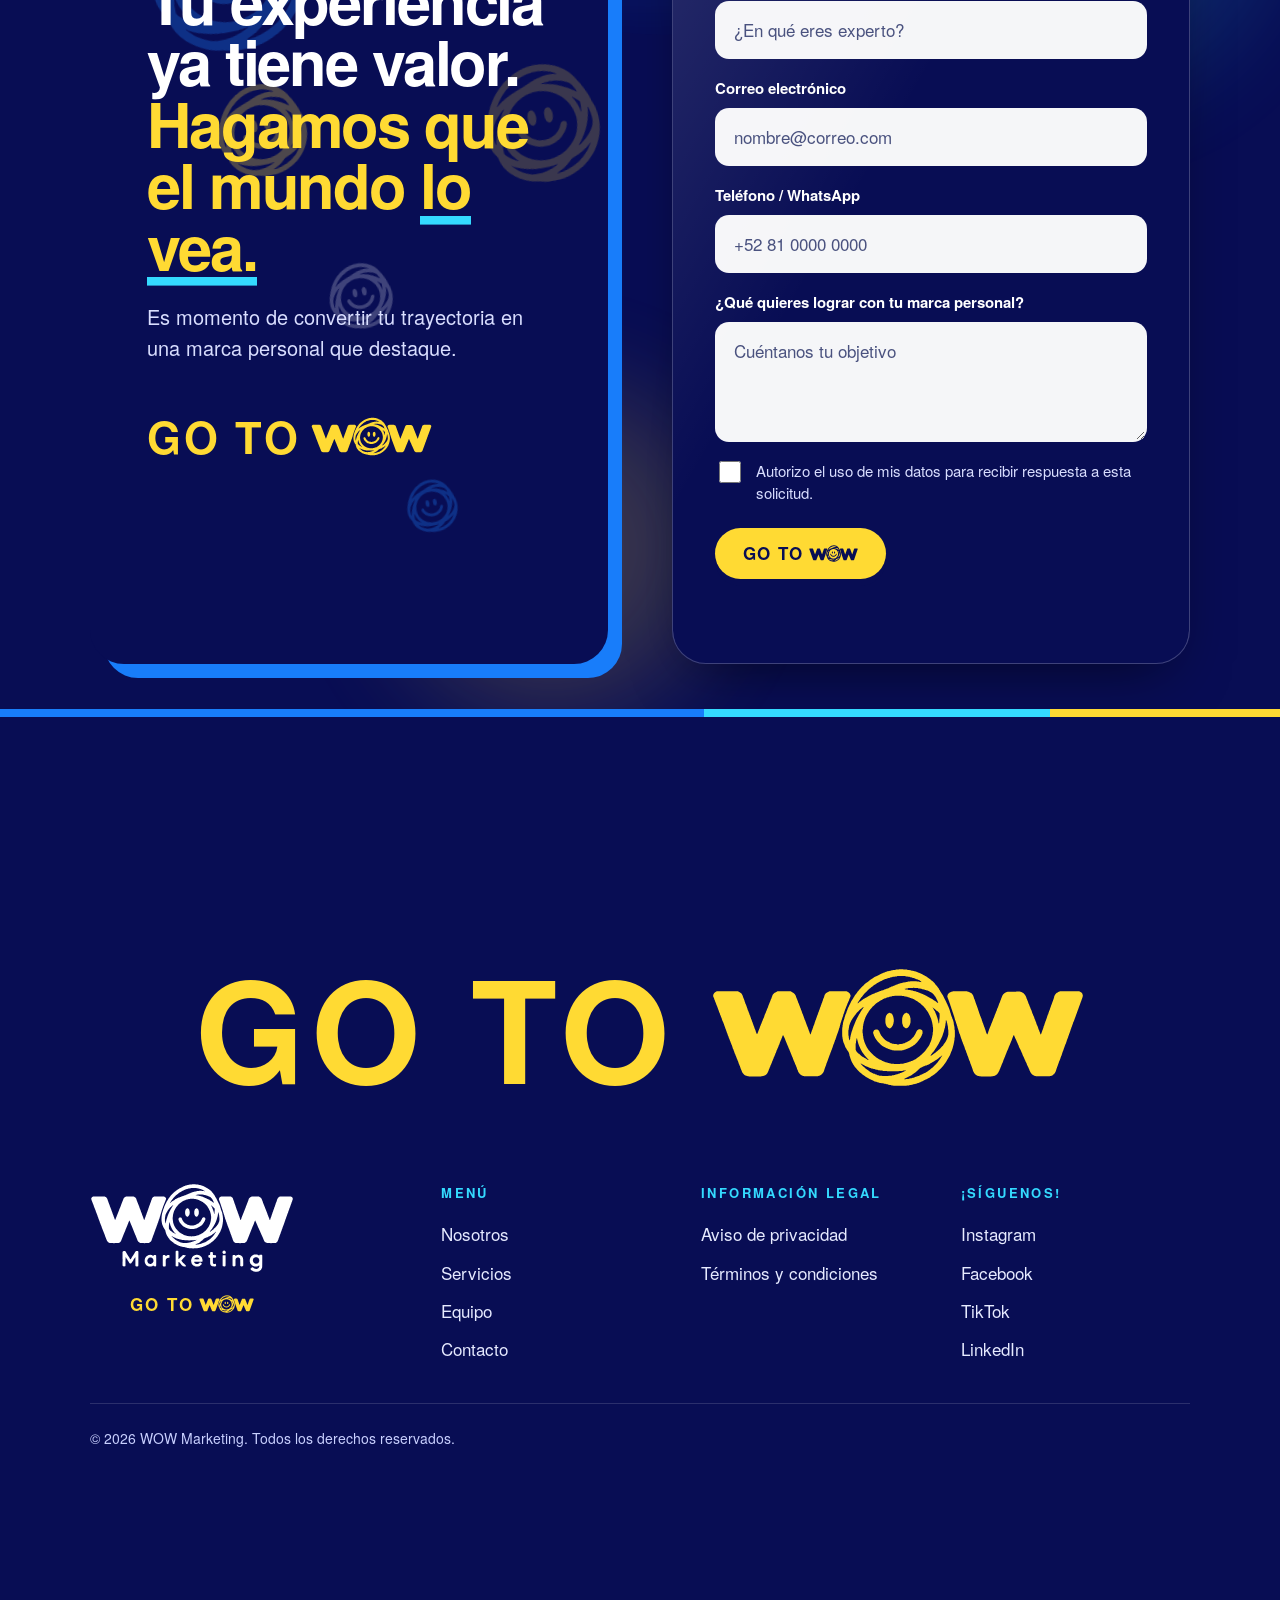
==== commit 085f5f09: "Actualiza la versión de estilos y scripts Co-Authored-By: Claude Opus 5.5 <noreply@anthropic.com> Cl" ====
--- a/index.html
+++ b/index.html
@@ -20,7 +20,7 @@
   <link rel="preconnect" href="https://fonts.googleapis.com" />
   <link rel="preconnect" href="https://fonts.gstatic.com" crossorigin />
   <link rel="stylesheet" href="https://fonts.googleapis.com/css2?family=Fredoka:wght@500;600&display=swap" />
-  <link rel="stylesheet" href="styles.css?v=20261125-1" />
+  <link rel="stylesheet" href="styles.css?v=20261125-2" />
   <script type="application/ld+json">
   {"@context":"https://schema.org","@type":"ProfessionalService","name":"WOW Marketing","url":"https://franciscosanvel24-code.github.io/paginawow/","logo":"https://franciscosanvel24-code.github.io/paginawow/assets/wow-logo-principal.png","description":"Agencia de marca personal para profesionistas expertos.","areaServed":"MX"}
   </script>
@@ -188,6 +188,6 @@
     <div class="footer-column"><h2>¡Síguenos!</h2><span>Instagram</span><span>Facebook</span><span>TikTok</span><span>LinkedIn</span></div>
     <p class="copy">© 2026 WOW Marketing. Todos los derechos reservados.</p>
   </footer>
-  <script src="script.js?v=20261125-1"></script>
+  <script src="script.js?v=20261125-2"></script>
 </body>
 </html>
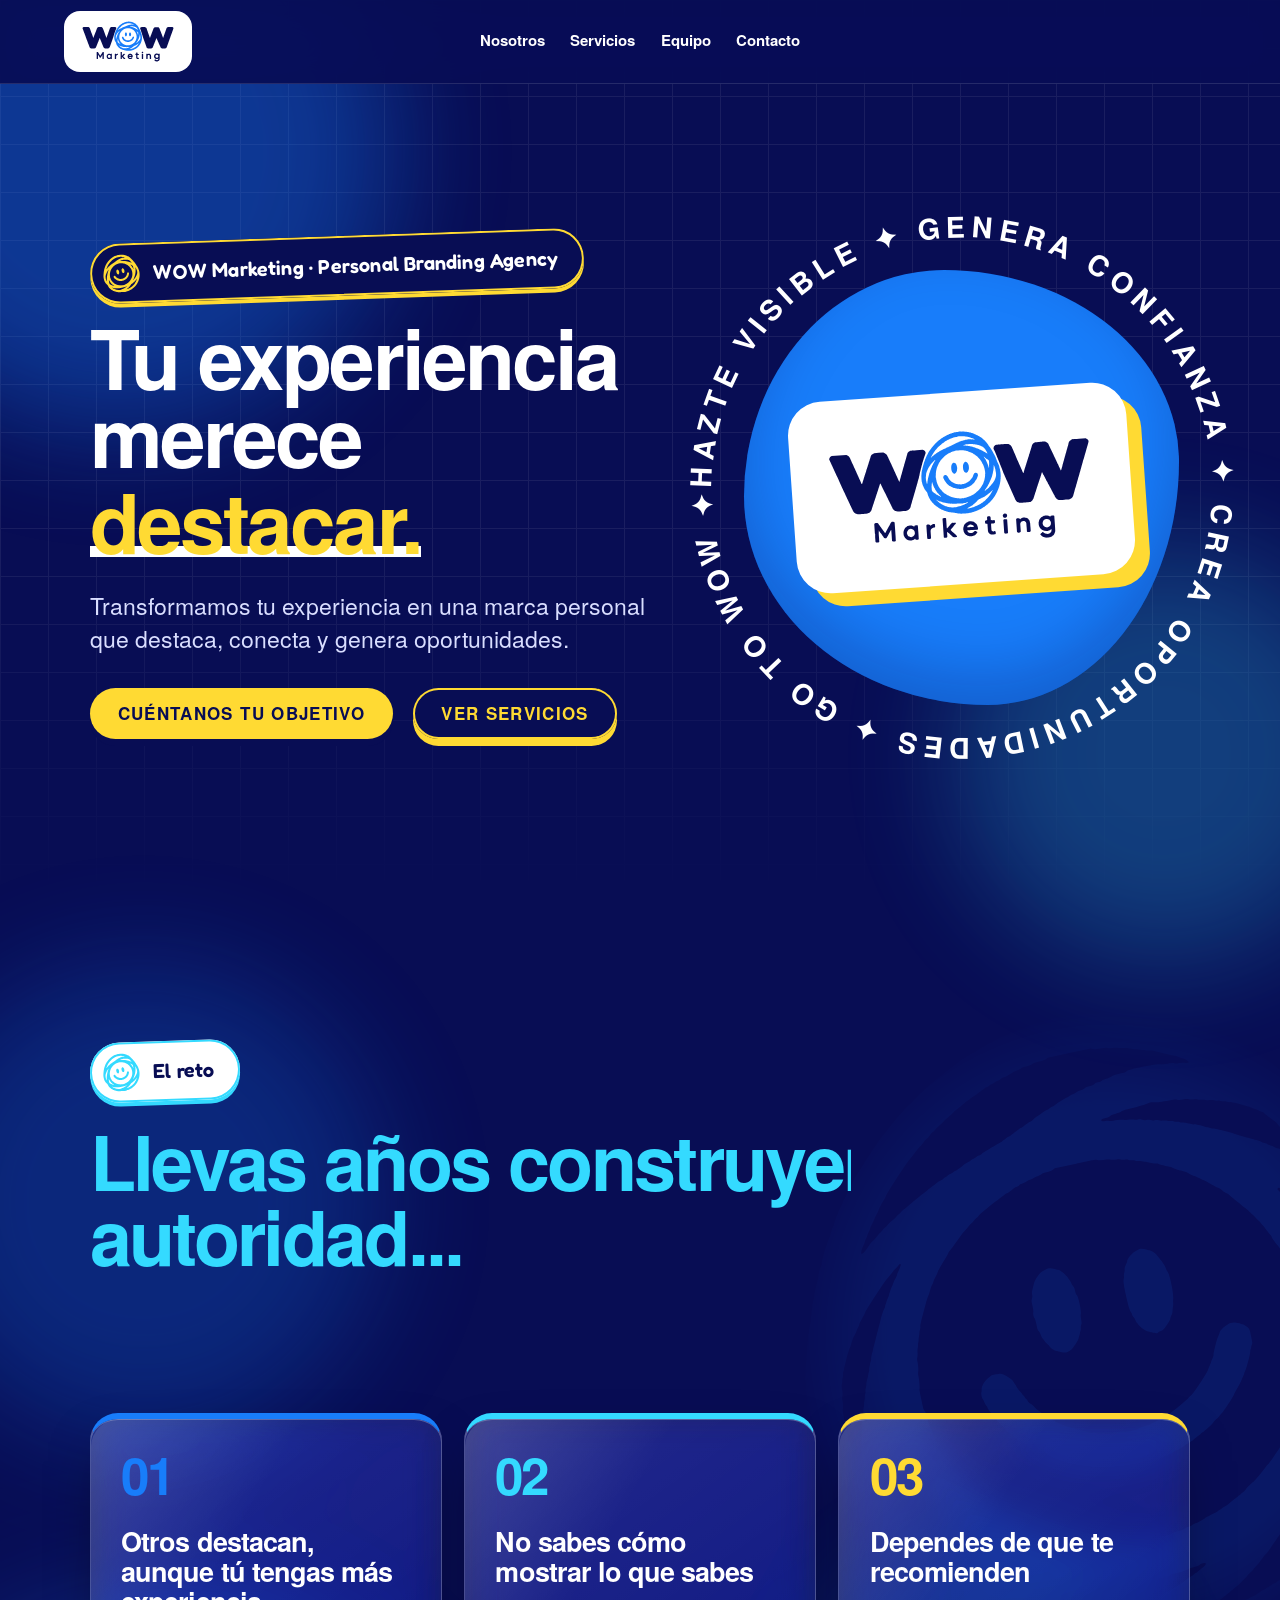
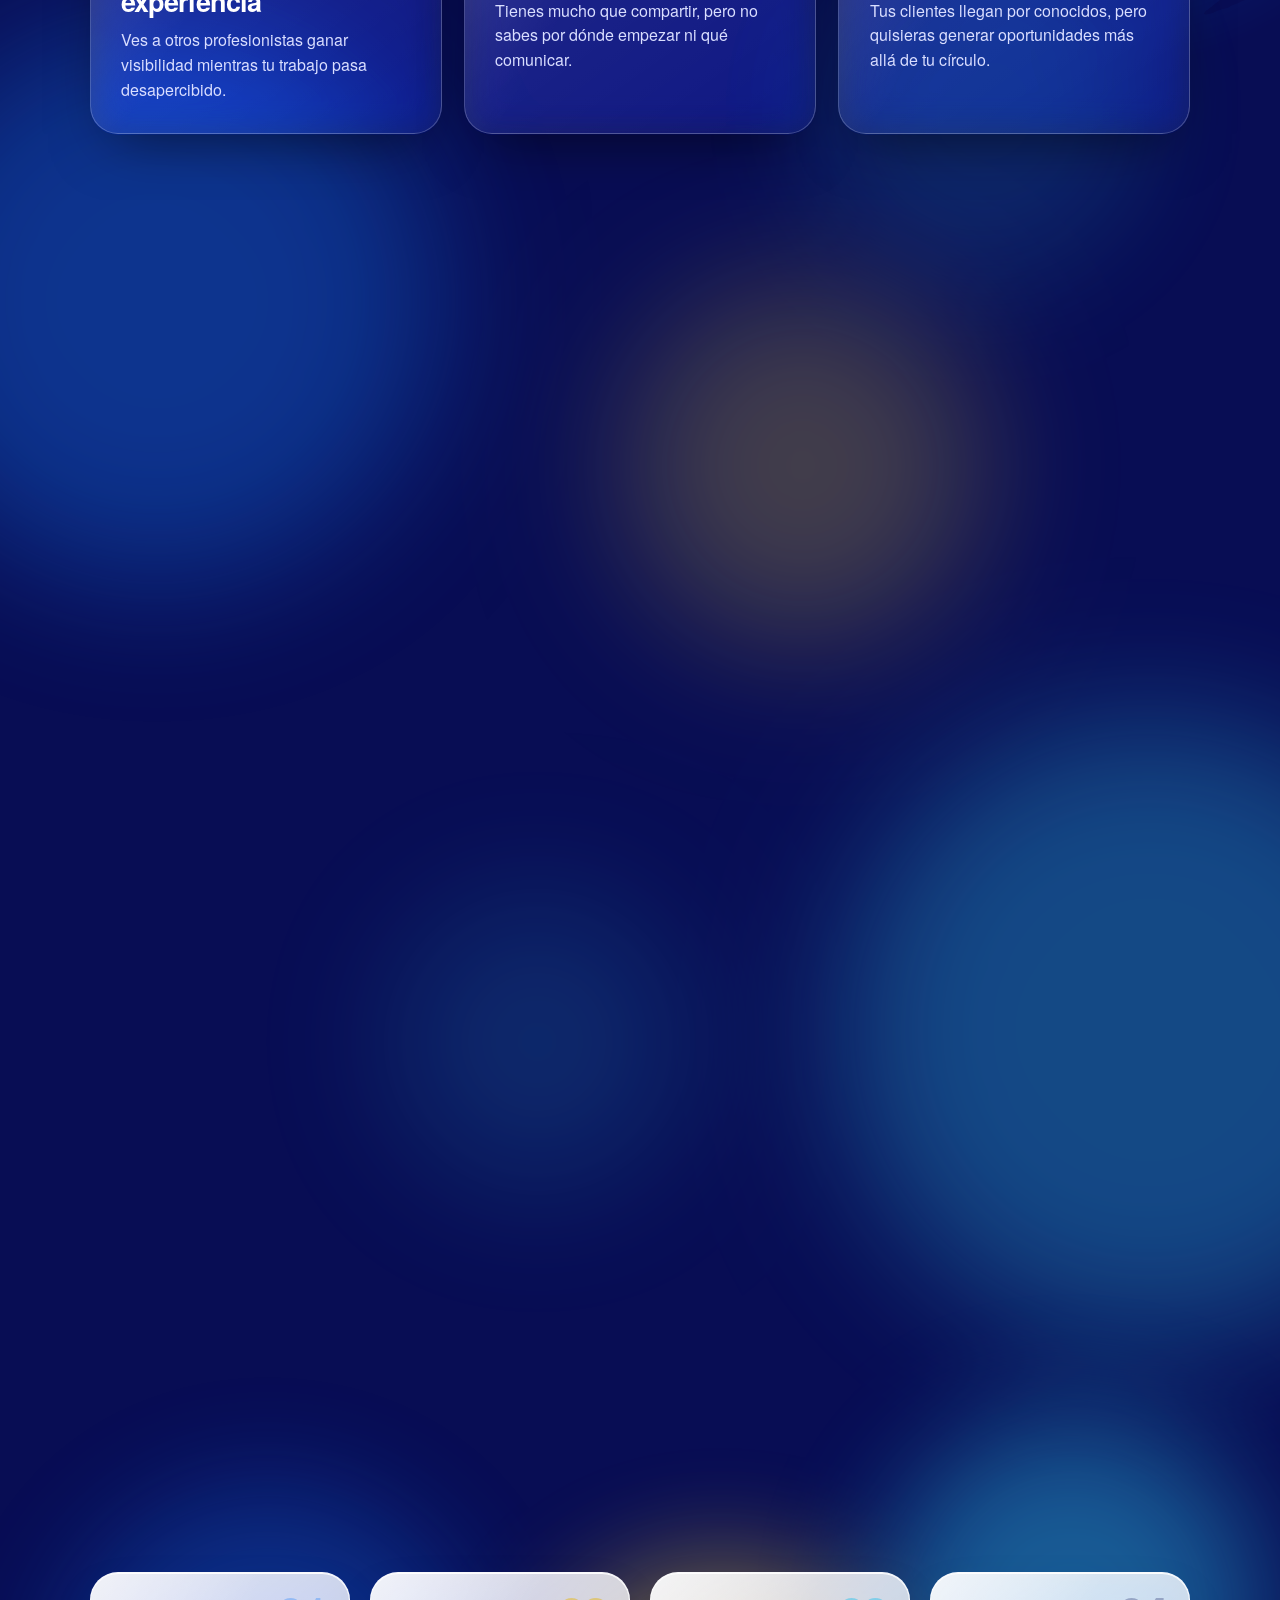
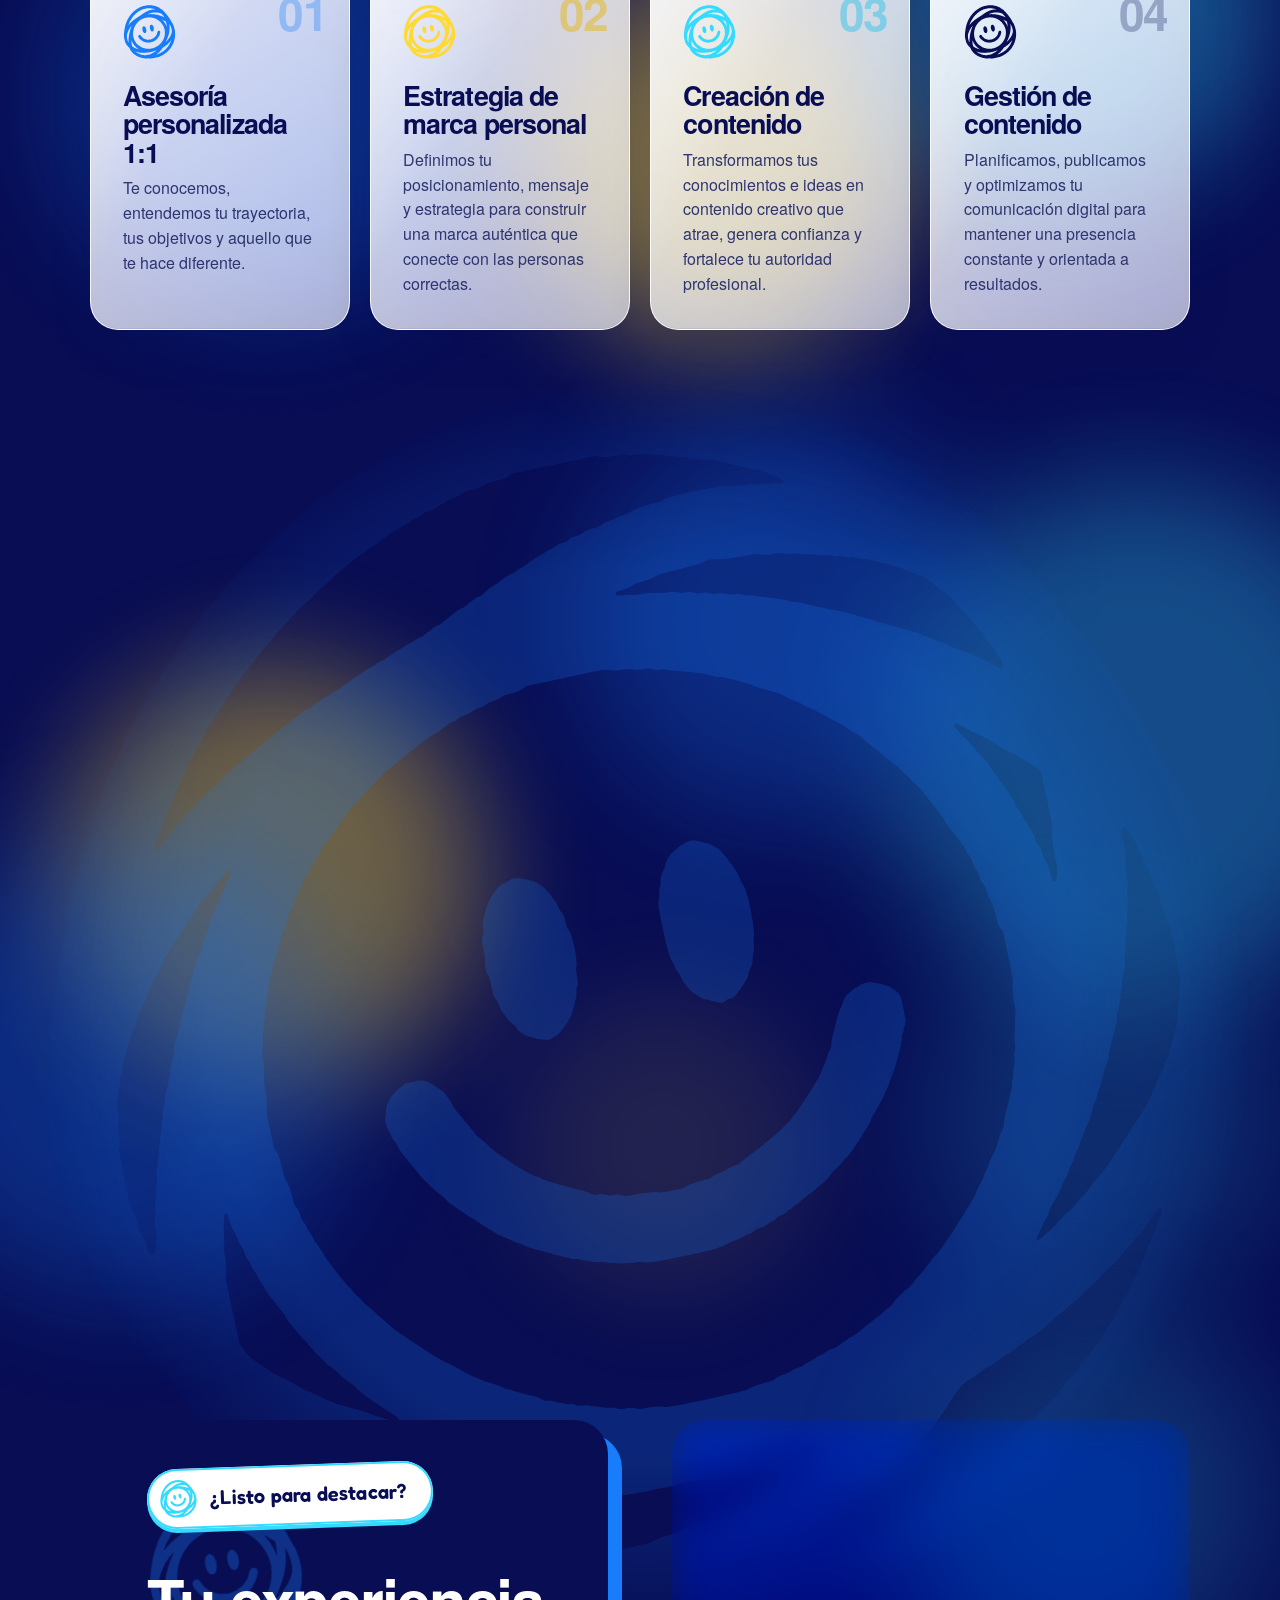
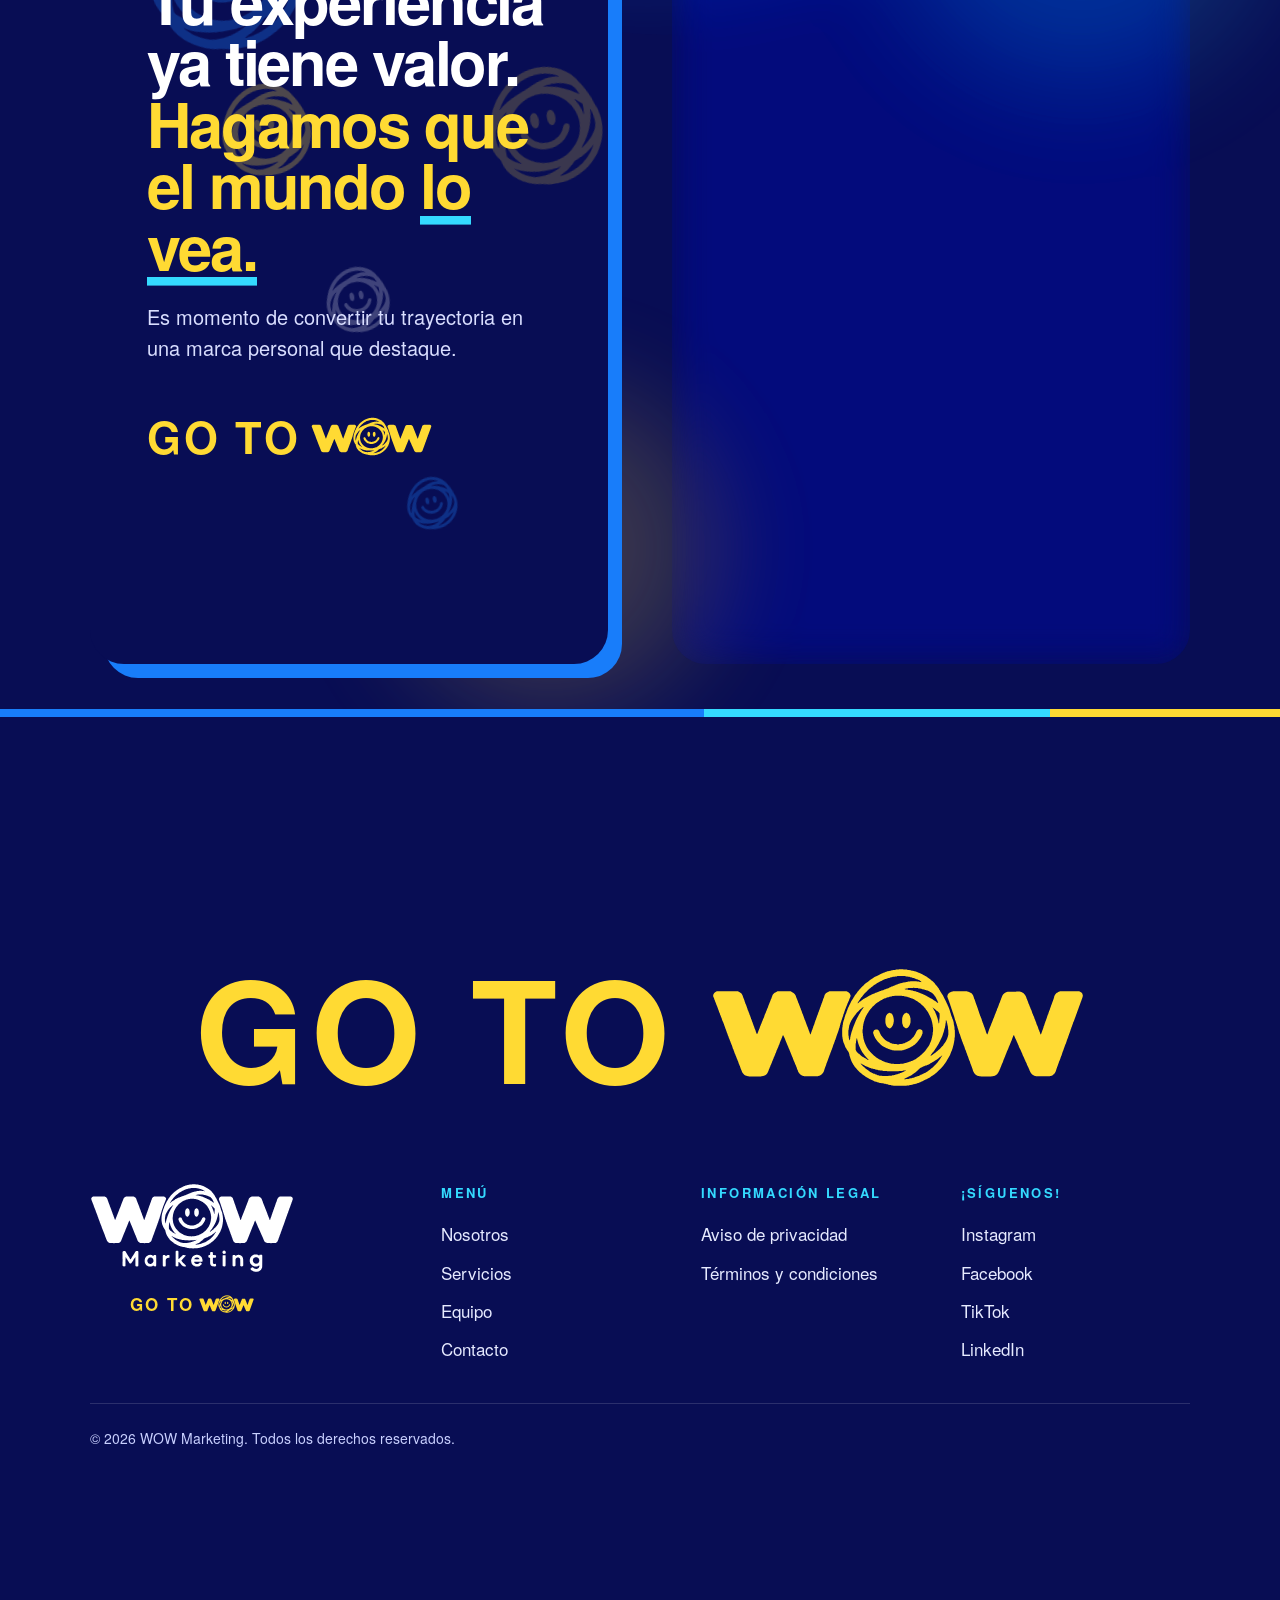
==== commit 244a25c0: "Conecta el formulario al Buzón WOW de la cuenta de la agencia Co-Authored-By: Claude Opus 5.5 <norep" ====
--- a/index.html
+++ b/index.html
@@ -20,7 +20,7 @@
   <link rel="preconnect" href="https://fonts.googleapis.com" />
   <link rel="preconnect" href="https://fonts.gstatic.com" crossorigin />
   <link rel="stylesheet" href="https://fonts.googleapis.com/css2?family=Fredoka:wght@500;600&display=swap" />
-  <link rel="stylesheet" href="styles.css?v=20261125-2" />
+  <link rel="stylesheet" href="styles.css?v=20261126-1" />
   <script type="application/ld+json">
   {"@context":"https://schema.org","@type":"ProfessionalService","name":"WOW Marketing","url":"https://franciscosanvel24-code.github.io/paginawow/","logo":"https://franciscosanvel24-code.github.io/paginawow/assets/wow-logo-principal.png","description":"Agencia de marca personal para profesionistas expertos.","areaServed":"MX"}
   </script>
@@ -188,6 +188,6 @@
     <div class="footer-column"><h2>¡Síguenos!</h2><span>Instagram</span><span>Facebook</span><span>TikTok</span><span>LinkedIn</span></div>
     <p class="copy">© 2026 WOW Marketing. Todos los derechos reservados.</p>
   </footer>
-  <script src="script.js?v=20261125-2"></script>
+  <script src="script.js?v=20261126-1"></script>
 </body>
 </html>
